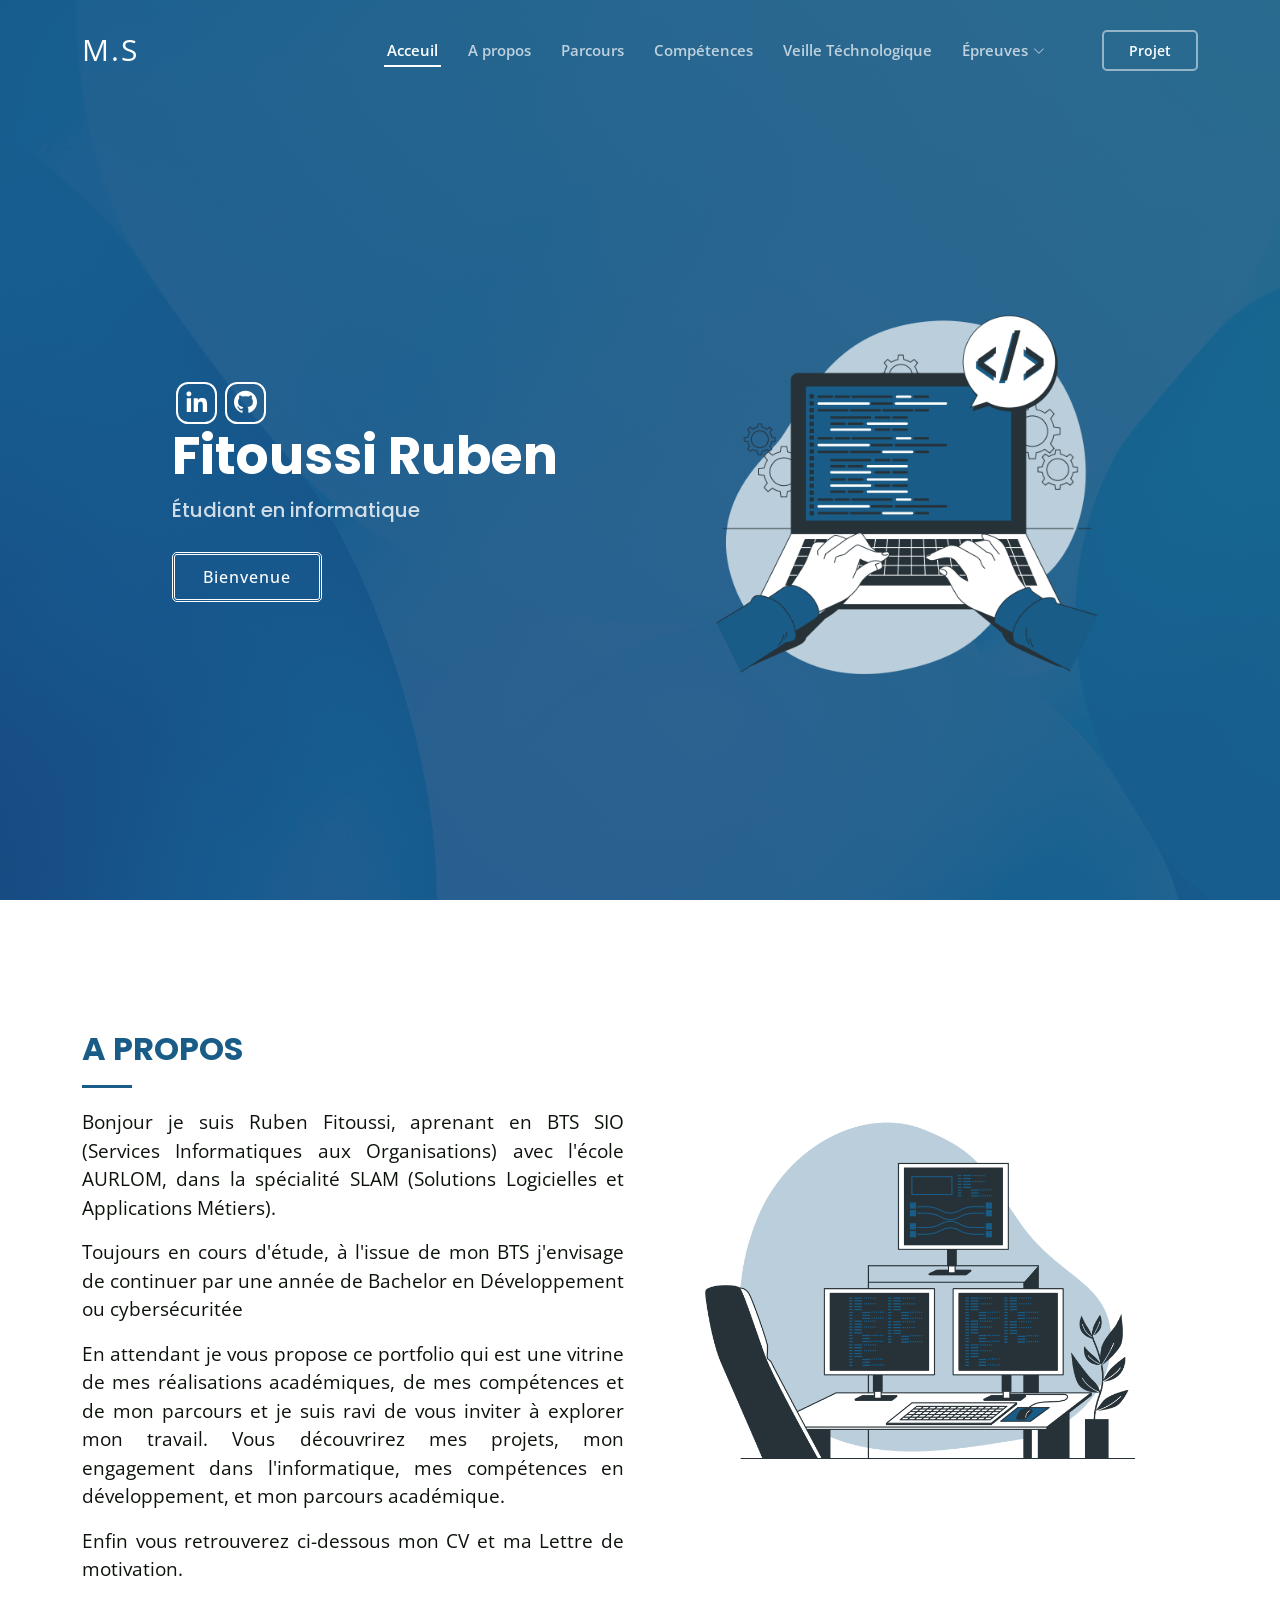
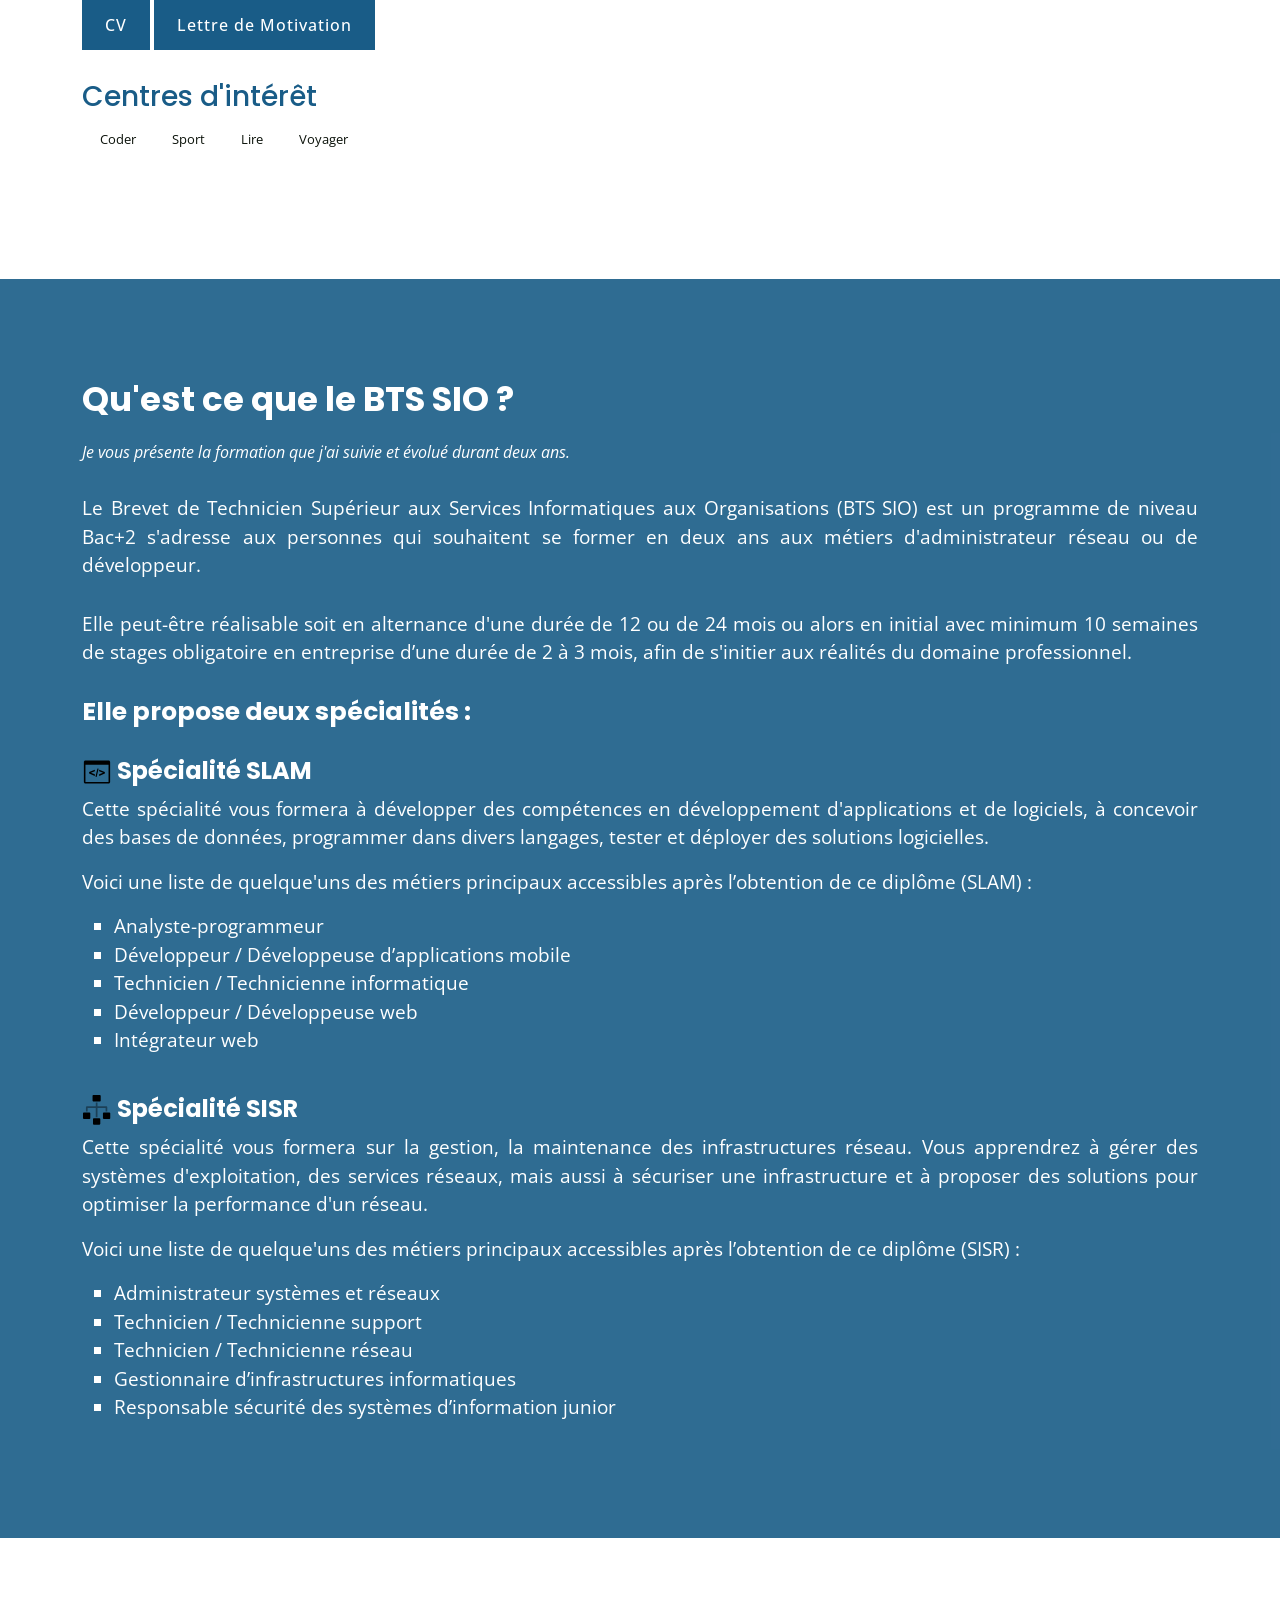
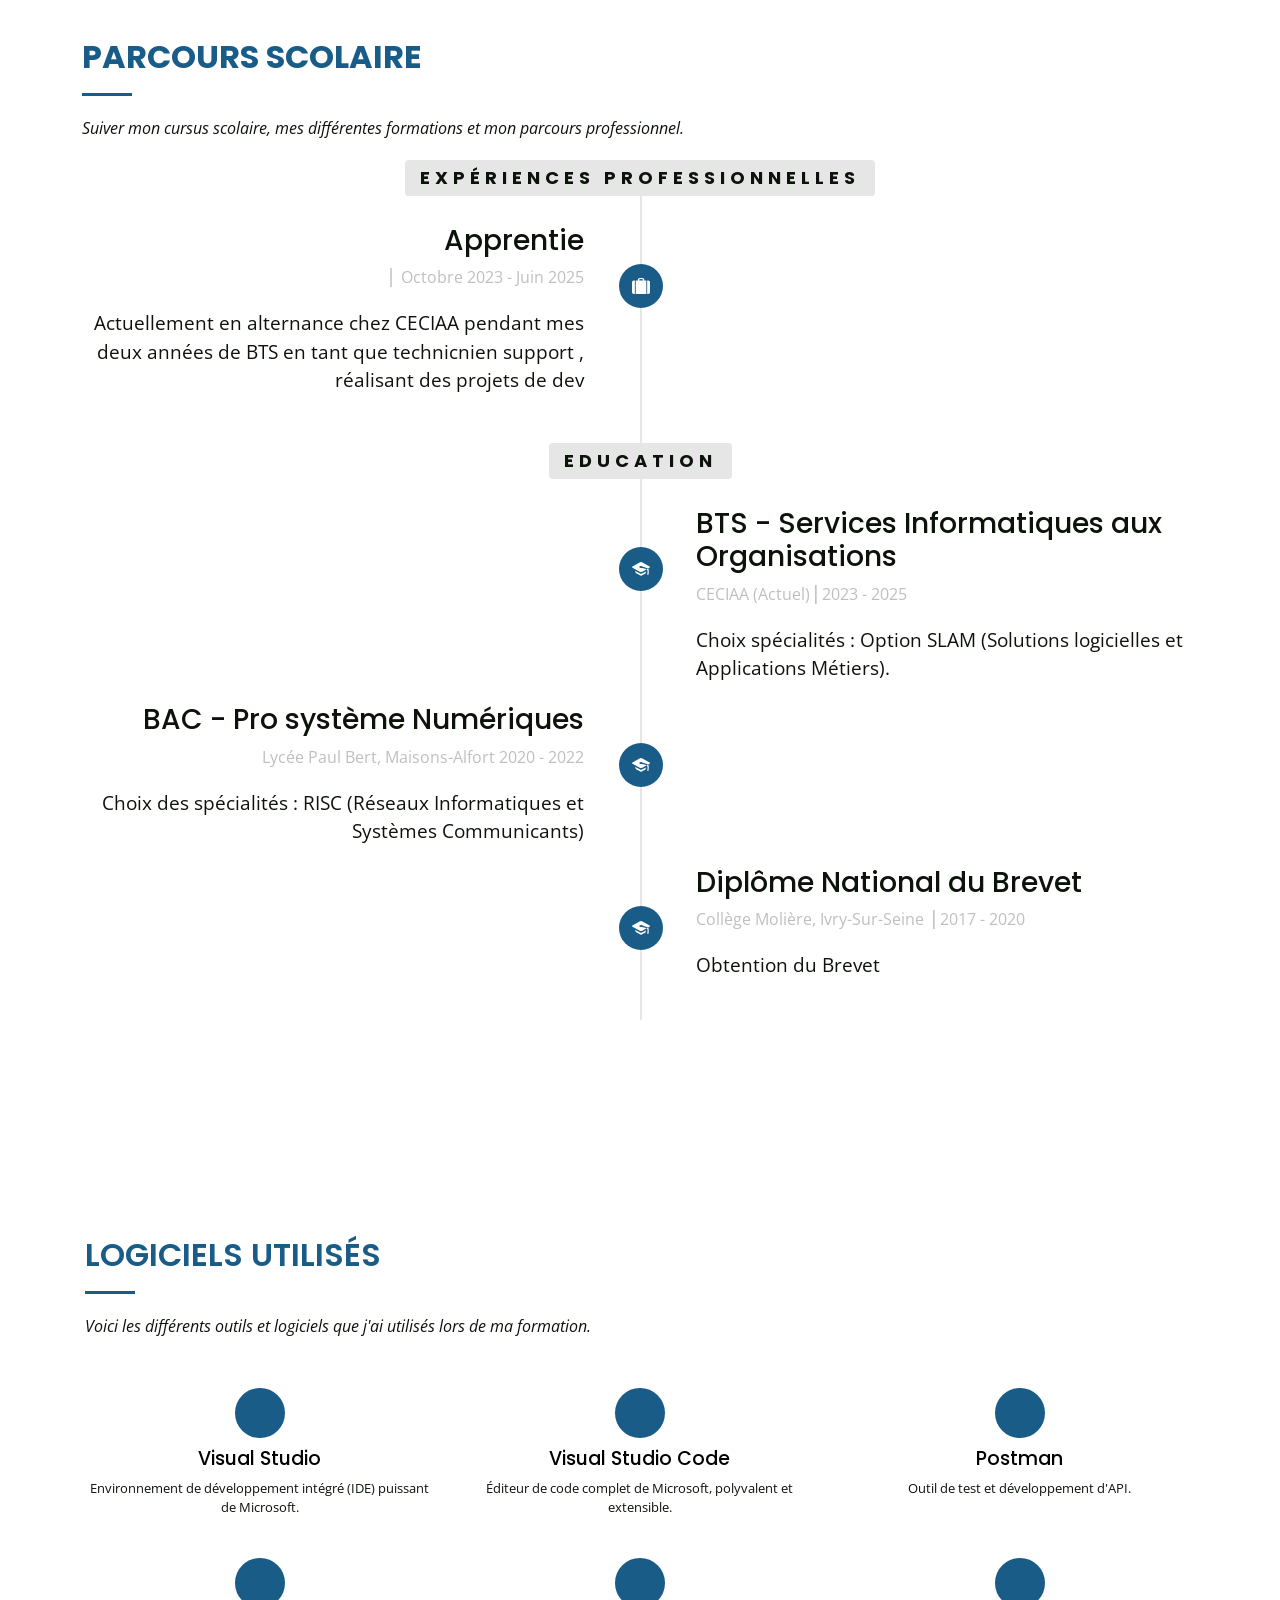
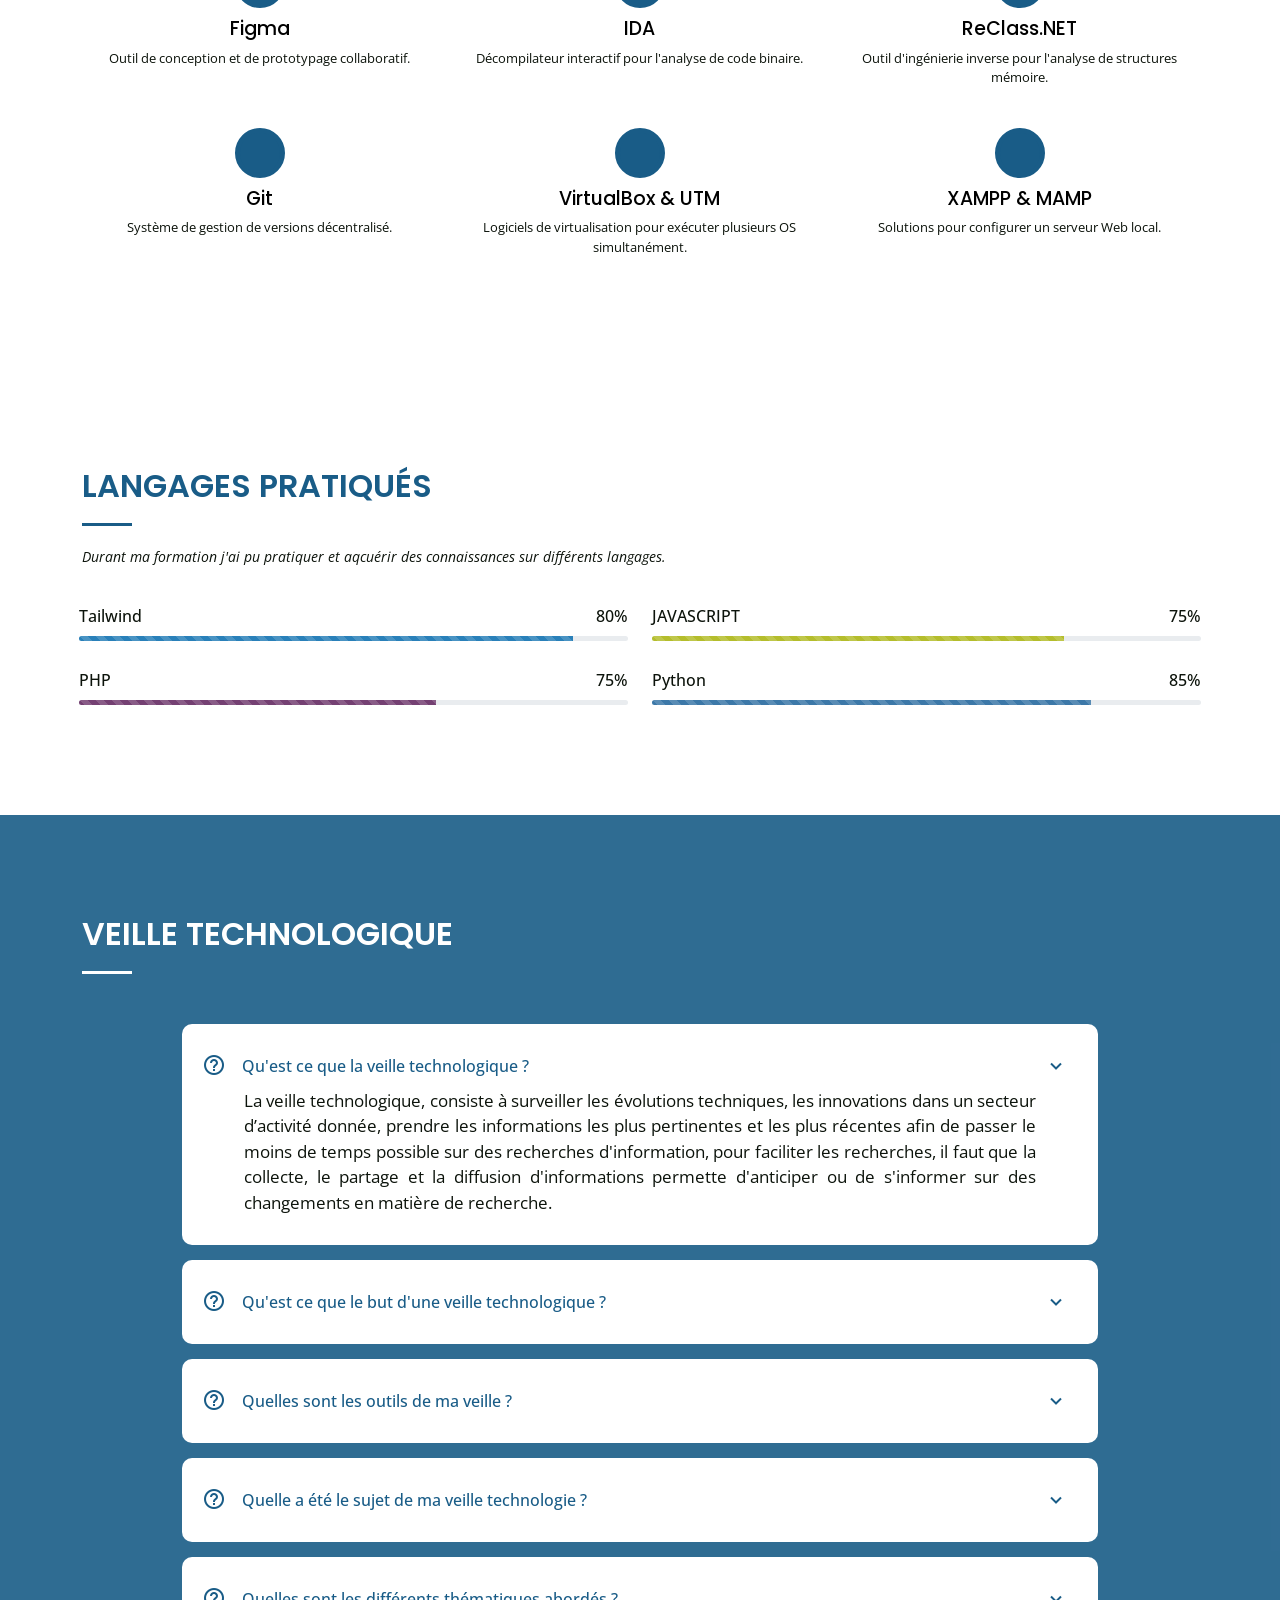
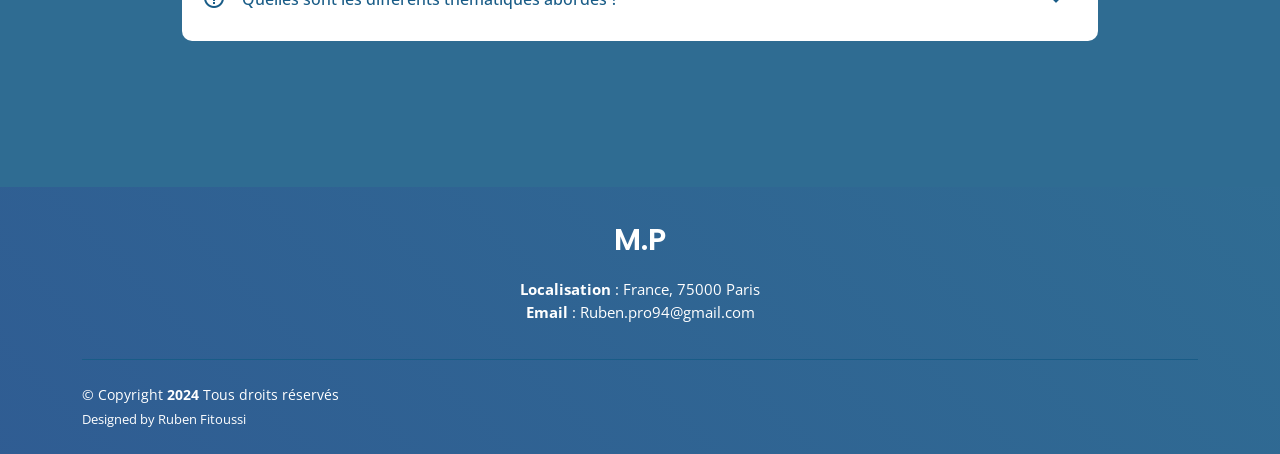
==== index.html @ fc7d11cb "first commit" ====
<!DOCTYPE html>
<html lang="fr">

<head>
  <meta charset="utf-8" />
  <meta http-equiv="content-type" content="text/html;charset=UTF-8" />
  <meta content="width=device-width, initial-scale=1.0" name="viewport" />
  <meta http-equiv="X-UA-Compatible" content="IE=edge" />
  <meta
    content="Portfolio de Ruben Fitoussi - Etudiant en BTS SIO (Services Informatiques aux Organisations) option SLAM (Solutions Logicielles et Application Métier)"
    name="description" />
  <meta content="Fitoussi, Ruben ,Portfolio, BTS SIO, SLAM, STUDI, Paris" name="keywords" />
  <meta content="Ruben Fitoussi" name="author" />
  <title>Portfolio BTS SIO⎟ Ruben Fitoussi</title>

  <!-- ===== Favicons ===== -->
  <link href="./assets/img/mslogo-removebg-preview (1).png" rel="icon" />

  <!-- ===== Google fonts ===== -->
  <link rel="preconnect" href="https://fonts.googleapis.com" />
  <link rel="preconnect" href="https://fonts.gstatic.com" crossorigin />
  <link
    href="https://fonts.googleapis.com/css?family=Open+Sans:300,300i,400,400i,600,600i,700,700i|Roboto:300,300i,400,400i,500,500i,600,600i,700,700i|Poppins:300,300i,400,400i,500,500i,600,600i,700,700i"
    rel="stylesheet">

  <!-- ====== Boxicons ====== -->
  <link rel="stylesheet" href="./assets/css/icomoon.css">
  <link href="./assets/vendor/boxicons/css/boxicons.min.css" rel="stylesheet" />

  <!-- ===== Vendeur CSS ===== -->
  <link href="./assets/vendor/aos/aos.css" rel="stylesheet" />
  <link href="./assets/vendor/bootstrap/css/bootstrap.min.css" rel="stylesheet" />
  <link href="./assets/vendor/bootstrap-icons/bootstrap-icons.css" rel="stylesheet" />
  <link href="./assets/vendor/glightbox/css/glightbox.min.css" rel="stylesheet" />
  <link href="./assets/vendor/swiper/swiper-bundle.min.css" rel="stylesheet" />

  <!-- ===== Main CSS ===== -->
  <link href="./assets/css/style.css" rel="stylesheet" />
</head>
<!-- ========== Fin Head ========== -->

<body>
  <!-- ========== Header ========== -->
  <header id="header" class="fixed-top">
    <div class="container d-flex align-items-center justify-content-between">
      <h1 class="logo">
        <a href="index.html">M.S</a>
      </h1>

      <!-- ========== Navbar ========== -->
      <nav id="navbar" class="navbar">
        <ul>
          <li><a class="nav-link scrollto active" href="#hero">Acceuil</a></li>
          <li><a class="nav-link scrollto" href="#about">A propos</a></li>
          <li><a class="nav-link scrollto" href="#resume">Parcours</a></li>
          <li><a class="nav-link scrollto" href="#skills">Compétences</a></li>
          <li><a class="nav-link scrollto" href="#veille">Veille Téchnologique</a></li>
          <li class="dropdown"><a href="#"><span>Épreuves</span> <i class="bi bi-chevron-down"></i></a>
            <ul>
              <li><a href="./autres/epreuve4.html">Épreuve E4</a></li>
              <li><a href="./autres/epreuve5.html">Épreuve E5</a></li>
              <li><a href="./autres/certif.html">Certifications</a></li>
            </ul>
          </li>
          <li>
            <a class="getstarted scrollto" href="./autres/hireme.html">Projet</a>
          </li>
        </ul>
        <i class="bi bi-list mobile-nav-toggle"></i>
      </nav>
      <!-- ========== Fin Navbar ========== -->
    </div>
  </header>
  <!-- ========== Fin Header ========== -->

  <!-- ========== Hero section ========== -->
  <section id="hero" class="d-flex align-items-center">
    <div class="container-fluid" data-aos="fade-up">
      <div class="row justify-content-center">
        <div class="col-xl-5 col-lg-6 pt-3 pt-lg-0 order-2 order-lg-1 d-flex flex-column justify-content-center">
          <ul class="socials list-unstyled">
            <li>
              <a href="https://www.linkedin.com/in/Ruben-Fitoussi-221550250/" target="_blank" title="Profile Linkedin"><i
                  class="bx bxl-linkedin"></i></a>
            </li>
            <li>
              <a href="https://github.com/Bourdon94m" target="_blank" title="Profile Github"><i
                  class="bx bxl-github"></i></a>
            </li>
          </ul>
          <h1>Fitoussi Ruben</h1>
          <h2>Étudiant en informatique</h2>
          <div>
            <a href="#about" class="btn-get-started scrollto">Bienvenue</a>
          </div>
        </div>
        <div class="col-xl-4 col-lg-6 order-1 order-lg-2 hero-img" data-aos="zoom-in" data-aos-delay="150">
          <img src="./assets/img/Hand coding-bro.png" class="img-fluid animated" alt="" />
        </div>
      </div>
    </div>
  </section>
  <!-- ========== Fin Hero ========== -->

  <!-- ========== Main ========== -->
  <main id="main">
    <!-- ========== About section ========== -->
    <section id="about" class="about">
      <div class="container">
        <div class="row">
          <div class="col-lg-6 order-1 order-lg-2" data-aos="zoom-in" data-aos-delay="150">
            <img src="./assets/img/Programming-bro (1).png" class="img-fluid" alt="" />
          </div>
          <div class="col-lg-6 pt-4 pt-lg-0 order-2 order-lg-1 content" data-aos="fade-right">
            <div class="about-elementor-widget-container">
              <h2 class="elementor-heading-title elementor-size-default">
                A propos
              </h2>
            </div>
            <p>
              Bonjour je suis Ruben Fitoussi, aprenant en BTS SIO (Services
              Informatiques aux Organisations) avec l'école AURLOM,
              dans la spécialité SLAM (Solutions Logicielles et Applications
              Métiers).
            </p>
            <p>
              Toujours en cours d'étude, à l'issue de mon BTS j'envisage de
              continuer par une année de Bachelor en Développement ou cybersécuritée
            </p>
            <p>
              En attendant je vous propose ce portfolio qui est une vitrine de
              mes réalisations académiques, de mes compétences et de mon
              parcours et je suis ravi de vous inviter à explorer mon travail.
              Vous découvrirez mes projets, mon engagement dans
              l'informatique, mes compétences en développement, et mon
              parcours académique.
            </p>
            <p>
              Enfin vous retrouverez ci-dessous mon CV et ma Lettre de
              motivation.
            </p>
            <a href="./assets/CV pro.pdf" class="read-more" target="_blank">CV<i
                class="bi bi-long-arrow-right"></i>
            </a>
            <a href="./assets/Lettre de motivation.pdf" class="read-more" target="_blank">Lettre de
              Motivation<i class="bi bi-long-arrow-right"></i>
            </a>
            <h3>Centres d'intérêt</h3>
            <div class="about-hobbies-section">
              <!-- ========== Start Lordicon : Animated Icons ========== -->
              <div>
                <lord-icon src="https://cdn.lordicon.com/vlycxjwx.json" trigger="loop" delay="2000"
                  colors="primary:#121331,secondary:#4030e8" style="width: 45px; height: 45px">
                </lord-icon>
              </div>
              <div class="ue-lord-icon-contet">
                <div class="about-ue-box-title">Coder</div>
              </div>
              <div>
                <lord-icon src="https://cdn.lordicon.com/iauexvsm.json" trigger="loop" delay="2000"
                  colors="primary:#121331,secondary:#4030e8" style="width: 50px; height: 50px">
                </lord-icon>
              </div>
              <div class="ue-lord-icon-contet">
                <div class="about-ue-box-title">Sport</div>
              </div>
              <div>
                <lord-icon src="https://cdn.lordicon.com/lenjvibx.json" trigger="loop" delay="2000"
                  colors="primary:#121331,secondary:#4030e8" style="width: 45px; height: 45px">
                </lord-icon>
              </div>
              <div class="ue-lord-icon-contet">
                <div class="about-ue-box-title">Lire</div>
              </div>
              <div>
                <lord-icon src="https://cdn.lordicon.com/pbbsmkso.json" trigger="loop" delay="2000"
                  colors="primary:#121331,secondary:#4030e8" style="width: 45px; height: 45px">
                </lord-icon>
              </div>
              <div class="ue-lord-icon-contet">
                <div class="about-ue-box-title">Voyager</div>
              </div>
              <!-- ========== Fin Lordicon: Animated Icons ========== -->
            </div>
          </div>
        </div>
      </div>
    </section>
    <!-- ========== Fin About section  ========== -->

    <!-- ========== BTS section ========== -->
    <section id="about" class="about-bts-sio">
      <div class="container">
        <div class="section-header">
          <h2>Qu'est ce que le BTS SIO ?</h2>
          <span>Je vous présente la formation que j'ai suivie et évolué durant
            deux ans.</span>
          <p>
            Le Brevet de Technicien Supérieur aux Services Informatiques
            aux Organisations (BTS SIO) est un programme de niveau Bac+2 s'adresse aux personnes qui souhaitent se
            former en deux ans aux métiers d'administrateur
            réseau ou de développeur.
          </p>
          <p>
            Elle peut-être réalisable soit en alternance d'une durée de 12 ou
            de 24 mois ou alors en initial avec minimum 10 semaines de stages
            obligatoire en entreprise d’une durée de 2 à 3 mois, afin de
            s'initier aux réalités du domaine professionnel.
          </p>
          <h3>Elle propose deux spécialités :</h3>
        </div>
        <div class="about-study-bts-sio">
          <div class="about-col_bts_slam">
            <h4>
              <img src="./assets/img/code.svg" alt="Code Logo" width="30px" />
              Spécialité SLAM
            </h4>
            <p>
              Cette spécialité vous formera à développer des compétences en
              développement d'applications et de logiciels, à concevoir des
              bases de données, programmer dans divers langages, tester et
              déployer des solutions logicielles.
            </p>
            <p>
              Voici une liste de quelque'uns des métiers principaux
              accessibles après l’obtention de ce diplôme (SLAM) :
            </p>
            <ul>
              <li>Analyste-programmeur</li>
              <li>Développeur / Développeuse d’applications mobile</li>
              <li>Technicien / Technicienne informatique</li>
              <li>Développeur / Développeuse web</li>
              <li>Intégrateur web</li>
            </ul>
          </div>
          <div class="about-col_bts_sisr">
            <h4>
              <img src="./assets/img/workflows.svg" alt="Code Logo" width="30px" />
              Spécialité SISR
            </h4>
            <p>
              Cette spécialité vous formera sur la gestion, la maintenance des
              infrastructures réseau. Vous apprendrez à gérer des systèmes
              d'exploitation, des services réseaux, mais aussi à sécuriser une
              infrastructure et à proposer des solutions pour optimiser la
              performance d'un réseau.
            </p>
            <p>
              Voici une liste de quelque'uns des métiers principaux
              accessibles après l’obtention de ce diplôme (SISR) :
            </p>
            <ul>
              <li>Administrateur systèmes et réseaux</li>
              <li>Technicien / Technicienne support</li>
              <li>Technicien / Technicienne réseau</li>
              <li>Gestionnaire d’infrastructures informatiques</li>
              <li>Responsable sécurité des systèmes d’information junior</li>
            </ul>
          </div>
        </div>
      </div>
    </section>
    <!-- ========== Fin BTS section ========== -->

    <!-- ========== Resumer section ========== -->
    <section id="resume" class="resume">
      <div class="container">
        <div class="section-title">
          <h2>Parcours Scolaire</h2>
          <span>Suiver mon cursus scolaire, mes différentes formations et mon
            parcours professionnel.</span>
        </div>
        <div class="row">
          <div class="col-md-12 col-md-offset-0">
            <ul class="timeline">
              <li class="timeline-heading text-center animate-box fadeInUp animated-fast">
                <div>
                  <h3>Expériences professionnelles</h3>
                </div>
              </li>
              <li class="animate-box timeline-unverted fadeInUp animated-fast">
                <div class="timeline-badge"><i class="icon-suitcase"></i></div>
                <div class="timeline-panel">
                  <div class="timeline-heading">
                    <h3 class="timeline-title">Apprentie</h3>
                    <span class="company"> ⎪ Octobre 2023 - Juin 2025</span>
                  </div>
                  <div class="timeline-body">
                    <p>Actuellement en alternance chez CECIAA pendant mes deux années de BTS en tant que technicnien support , réalisant des projets de dev</p>
                  </div>
                </div>
              </li>
              
              
              <br>
              <li class="timeline-heading text-center animate-box fadeInUp animated-fast">
                <div>
                  <h3>Education</h3>
                </div>
              </li>
              <li class="timeline-inverted animate-box fadeInUp animated-fast">
                <div class="timeline-badge"><i class="icon-graduation-cap"></i></div>
                <div class="timeline-panel">
                  <div class="timeline-heading">
                    <h3 class="timeline-title">BTS - Services Informatiques aux Organisations</h3>
                    <span class="company">CECIAA (Actuel)⎥ 2023 - 2025</span>
                  </div>
                  <div class="timeline-body">
                    <p>Choix spécialités : Option SLAM (Solutions logicielles et Applications Métiers).</p>
                  </div>
                </div>
              </li>
              <li class="animate-box timeline-unverted fadeInUp animated-fast">
                <div class="timeline-badge"><i class="icon-graduation-cap"></i></div>
                <div class="timeline-panel">
                  <div class="timeline-heading">
                    <h3 class="timeline-title">BAC - Pro système Numériques</h3>
                    <span class="company">Lycée Paul Bert, Maisons-Alfort 2020 - 2022</span>
                  </div>
                  <div class="timeline-body">
                    <p>Choix des spécialités : RISC (Réseaux Informatiques et Systèmes Communicants)</p>
                  </div>
                </div>
              </li>
              <li class="timeline-inverted animate-box fadeInUp animated-fast">
                <div class="timeline-badge"><i class="icon-graduation-cap"></i></div>
                <div class="timeline-panel">
                  <div class="timeline-heading">
                    <h3 class="timeline-title">Diplôme National du Brevet</h3>
                    <span class="company">Collège Molière, Ivry-Sur-Seine ⎥ 2017 - 2020</span>
                  </div>
                  <div class="timeline-body">
                    <p>Obtention du Brevet</p>
                  </div>
                </div>
              </li>
            </ul>
          </div>
        </div>
      </div>
    </section>
    <!-- ========== Fin Resume seciton =========  -->

   <!-- ========== Logiciels section mis à jour ========== -->
<section id="skills" class="skills-softwar">
  <div id="fh5co-features" class="animate-box fadeInUp animated-fast">
    <div class="container">
      <div class="services-padding">
        <div class="section-title">
          <h2>Logiciels utilisés</h2>
          <span>Voici les différents outils et logiciels que j'ai utilisés lors de ma formation.</span>
        </div>
        <div class="row">
          <div class="col-md-4 text-center">
            <div class="feature-left">
              <span class="icon">
                <lord-icon src="https://cdn.lordicon.com/vlycxjwx.json" trigger="hover" stroke="bold" colors="primary:#ffffff,secondary:#ffffff" style="width: 38px; height: 38px"></lord-icon>
              </span>
              <div class="feature-copy">
                <h3 class="title">Visual Studio</h3>
                <p class="description">Environnement de développement intégré (IDE) puissant de Microsoft.</p>
              </div>
            </div>
          </div>
          <div class="col-md-4 text-center">
            <div class="feature-left">
              <span class="icon">
                <lord-icon src="https://cdn.lordicon.com/xynjytfp.json" trigger="hover" stroke="bold" colors="primary:#ffffff,secondary:#ffffff" style="width: 38px; height: 38px"></lord-icon>
              </span>
              <div class="feature-copy">
                <h3 class="title">Visual Studio Code</h3>
                <p class="description">Éditeur de code complet de Microsoft, polyvalent et extensible.</p>
              </div>
            </div>
          </div>
          <div class="col-md-4 text-center">
            <div class="feature-left">
              <span class="icon">
                <lord-icon src="https://cdn.lordicon.com/uvqdhrsk.json" trigger="hover" stroke="bold" colors="primary:#ffffff,secondary:#ffffff" style="width: 38px; height: 38px"></lord-icon>
              </span>
              <div class="feature-copy">
                <h3 class="title">Postman</h3>
                <p class="description">Outil de test et développement d'API.</p>
              </div>
            </div>
          </div>
        </div>

        <div class="row">
          <div class="col-md-4 text-center">
            <div class="feature-left">
              <span class="icon">
                <lord-icon src="https://cdn.lordicon.com/wuvorxbv.json" trigger="hover" stroke="bold" colors="primary:#ffffff,secondary:#ffffff" style="width: 38px; height: 38px"></lord-icon>
              </span>
              <div class="feature-copy">
                <h3 class="title">Figma</h3>
                <p class="description">Outil de conception et de prototypage collaboratif.</p>
              </div>
            </div>
          </div>
          <div class="col-md-4 text-center">
            <div class="feature-left">
              <span class="icon">
                <lord-icon src="https://cdn.lordicon.com/jfzghjvx.json" trigger="hover" stroke="bold" colors="primary:#ffffff,secondary:#ffffff" style="width: 38px; height: 38px"></lord-icon>
              </span>
              <div class="feature-copy">
                <h3 class="title">IDA</h3>
                <p class="description">Décompilateur interactif pour l'analyse de code binaire.</p>
              </div>
            </div>
          </div>
          <div class="col-md-4 text-center">
            <div class="feature-left">
              <span class="icon">
                <lord-icon src="https://cdn.lordicon.com/zvheymqn.json" trigger="hover" stroke="bold" colors="primary:#ffffff,secondary:#ffffff" style="width: 38px; height: 38px"></lord-icon>
              </span>
              <div class="feature-copy">
                <h3 class="title">ReClass.NET</h3>
                <p class="description">Outil d'ingénierie inverse pour l'analyse de structures mémoire.</p>
              </div>
            </div>
          </div>
        </div>

        <div class="row">
          <div class="col-md-4 text-center">
            <div class="feature-left">
              <span class="icon">
                <lord-icon src="https://cdn.lordicon.com/kqvibaec.json" trigger="hover" stroke="bold" colors="primary:#ffffff,secondary:#ffffff" style="width: 40px; height: 40px"></lord-icon>
              </span>
              <div class="feature-copy">
                <h3 class="title">Git</h3>
                <p class="description">Système de gestion de versions décentralisé.</p>
              </div>
            </div>
          </div>
          <div class="col-md-4 text-center">
            <div class="feature-left">
              <span class="icon">
                <lord-icon src="https://cdn.lordicon.com/xirobkro.json" trigger="hover" stroke="bold" colors="primary:#ffffff,secondary:#ffffff" style="width: 38px; height: 38px"></lord-icon>
              </span>
              <div class="feature-copy">
                <h3 class="title">VirtualBox & UTM</h3>
                <p class="description">Logiciels de virtualisation pour exécuter plusieurs OS simultanément.</p>
              </div>
            </div>
          </div>
          <div class="col-md-4 text-center">
            <div class="feature-left">
              <span class="icon">
                <lord-icon src="https://cdn.lordicon.com/xynjytfp.json" trigger="hover" stroke="bold" colors="primary:#ffffff,secondary:#ffffff" style="width: 38px; height: 38px"></lord-icon>
              </span>
              <div class="feature-copy">
                <h3 class="title">XAMPP & MAMP</h3>
                <p class="description">Solutions pour configurer un serveur Web local.</p>
              </div>
            </div>
          </div>
        </div>
      </div>
    </div>
  </div>
</section>
<!-- ========== Fin Logiciel section ========== -->

    <!-- ========== Compétences section ========== -->
    <section id="skills" class="skills-language">
      <div class="container aos-init aos-animate" data-aos="fade-up">
        <div class="section-title">
          <h2>Langages Pratiqués</h2>
          <span>Durant ma formation j'ai pu pratiquer et aqcuérir des
            connaissances sur différents langages.</span>
        </div>

        <div class="row">
          <div class="col-md-6">
            <div class="progress-wrap">
              <h3><span class="name-left">Tailwind</span><span class="value-right">80%</span></h3>
              <div class="progress">
                <div class="progress-bar progress-bar-1 progress-bar-striped active" role="progressbar"
                  aria-valuenow="90" aria-valuemin="0" aria-valuemax="100" style="width:90%">
                </div>
              </div>
            </div>

            <div class="progress-wrap">
              <h3><span class="name-left">PHP</span><span class="value-right">75%</span></h3>
              <div class="progress">
                <div class="progress-bar progress-bar-2 progress-bar-striped active" role="progressbar"
                  aria-valuenow="65" aria-valuemin="0" aria-valuemax="100" style="width:65%">
                </div>
              </div>
            </div>


          </div>
          <div class="col-md-6">
            <div class="progress-wrap">
              <h3><span class="name-left">JAVASCRIPT</span><span class="value-right">75%</span></h3>
              <div class="progress">
                <div class="progress-bar progress-bar-4 progress-bar-striped active" role="progressbar" aria-valuenow="75"
                  aria-valuemin="0" aria-valuemax="100" style="width:75%">
                </div>
              </div>
            </div>

            <div class="progress-wrap">
              <h3><span class="name-left">Python</span><span class="value-right">85%</span></h3>
              <div class="progress">
                <div class="progress-bar progress-bar-5 progress-bar-striped active" role="progressbar"
                  aria-valuenow="50" aria-valuemin="0" aria-valuemax="100" style="width:80%">
                </div>
              </div>
            </div>

            </div>
          </div>
        </div>
      </div>
    </section>
    <!-- ========== Fin Compétences section =========== -->

    <!-- ========== Veille section  ========== -->
    <section id="veille" class="faq">
      <div class="container" data-aos="fade-up">
        <div class="section-title">
          <h2>Veille Technologique</h2>
        </div>

        <div class="faq-list">
          <ul>
            <li data-aos="fade-up" data-aos="fade-up" data-aos-delay="100">
              <i class="bx bx-help-circle icon-help"></i>
              <a  id= "icon" data-bs-toggle="collapse" class="collapsed" data-bs-target="#faq-list-1">Qu'est ce que la veille
                technologique ?
                <i class="bx bx-chevron-down icon-show"></i><i class="bx bx-chevron-up icon-close"></i></a>
              <div id="faq-list-1" class="collapse show" data-bs-parent=".faq-list">
                <p class="description">
                  La veille technologique, consiste à surveiller les
                  évolutions techniques, les innovations dans un secteur
                  d’activité donnée, prendre les informations les plus
                  pertinentes et les plus récentes afin de passer le moins de
                  temps possible sur des recherches d'information, pour
                  faciliter les recherches, il faut que la collecte, le
                  partage et la diffusion d'informations permette d'anticiper
                  ou de s'informer sur des changements en matière de
                  recherche.
                </p>
              </div>
            </li>

            <li data-aos="fade-up" data-aos-delay="200">
              <i class="bx bx-help-circle icon-help"></i>
              <a  id= "icon" data-bs-toggle="collapse" data-bs-target="#faq-list-2" class="collapsed">
                Qu'est ce que le but d'une veille technologique ?
                <i class="bx bx-chevron-down icon-show"></i><i class="bx bx-chevron-up icon-close"></i></a>
              <div id="faq-list-2" class="collapse" data-bs-parent=".faq-list">
                <p class="list-obj">
                  - Suivre les évolutions techniques <br />
                  - Etre informé des inventions et innovations des concurrents
                  <br />
                  - Diminuer les coûts de production <br />
                  - Augmenter nos compétences <br />
                </p>
              </div>
            </li>

            <li data-aos="fade-up" data-aos-delay="300">
              <i class="bx bx-help-circle icon-help"></i>
              <a  id= "icon" data-bs-toggle="collapse" data-bs-target="#faq-list-3" class="collapsed">Quelles sont les outils de ma
                veille ?
                <i class="bx bx-chevron-down icon-show"></i><i class="bx bx-chevron-up icon-close"></i></a>
              <div id="faq-list-3" class="collapse" data-bs-parent=".faq-list">
                <span class="header-infos">
                  Pour veiller aux derniers tendance de la realité virtuelle
                  j'ai utilisé :
                </span>
                <h6>Google Actualités & Alerte : </h6>
                <p class="definition">
                  Un outil simple d’utilisation qui permet de se tenir
                  informé des dernières technologies sorties</p>

                  <h6>Feedly : </h6>
                  <p class="definition">
                    Un agrégateur de flux RSS très connu, un
                  outil complet pour toute veille technologique.</p>

                  <h6>Twitter : </h6>
                    <p class="definition">
                      Une mine d'information, le
                  réseau social qui permet de se tenir informer des dernières
                  innovations.</p>
              </div>
            </li>

            <li data-aos="fade-up" data-aos-delay="400">
              <i class="bx bx-help-circle icon-help"></i>
              <a id= "icon" data-bs-toggle="collapse" data-bs-target="#faq-list-4" class="collapsed">
                Quelle a été le sujet de ma veille technologie ?
                <i class="bx bx-chevron-down icon-show"></i><i class="bx bx-chevron-up icon-close"></i></a>
                <div id="faq-list-4" class="collapse" data-bs-parent=".faq-list">
                  <span class="header-infos">
                    J'ai décidé de traiter le sujet du 
                    <strong>Low Code / No Code</strong>, un domaine en pleine expansion 
                    qui permet de créer rapidement des maquettes et des applications sans 
                    nécessiter de compétences avancées en développement.
                  </span>
                  <br />
                  <h5>Problématique principale :</h5>
                  <h6>Le Low Code / No Code est-il un atout ou une illusion d'efficacité ?</h6>
                  <p class="prob1">
                    Nous allons analyser cette question en abordant trois axes :
                  </p>
                  <p class="subject1"> - <strong>Thème 1</strong> : Qu'est-ce que le Low Code / No Code et à quoi sert-il vraiment ?</p>
                  <p class="subject2"> - <strong>Thème 2</strong> : Est-ce un outil efficace pour le prototypage et la mise en place rapide d'idées ?</p>
                  <p class="subject3"> - <strong>Thème 3</strong> : Quels sont ses limites et pourquoi ne remplace-t-il pas un vrai développement ?</p>
                </div>
                
            </li>

            <li data-aos="fade-up" data-aos-delay="500">
              <i class="bx bx-help-circle icon-help"></i>
              <a id="icon" data-bs-toggle="collapse" data-bs-target="#faq-list-5" class="collapsed">
                Quelles sont les différents thématiques abordés ?
                <i class="bx bx-chevron-down icon-show"></i><i class="bx bx-chevron-up icon-close"></i>
              </a>
              <div id="faq-list-5" class="collapse" data-bs-parent=".faq-list">
            
                <!-- ========== Thème 1 ========== -->
                <h4>Thème 1 : Qu'est-ce que le No-Code et Low-Code ?</h4>
                <div class="blog-meta">
                  <p><i class="bx bx-news"> Journal du Net</i></p>
                  <p><i class="bx bxs-calendar"> 15-01-2024</i></p>
                </div>
            
                <h5>Définition :</h5>
                <p class="description">
                  Le No-Code et le Low-Code sont des approches de développement qui permettent de créer des applications 
                  sans avoir à écrire de code traditionnel. Ces plateformes utilisent des interfaces visuelles et des 
                  systèmes de glisser-déposer pour permettre à des utilisateurs non techniques de créer des applications 
                  professionnelles.
                </p>
                <a class="btn" href="https://www.journaldunet.com/solutions/dsi/1498731-no-code-low-code-definition/" target="_blank">
                  Article <i class='bx bx-link-external'></i>
                </a>
            
                <h5>No-Code vs Low-Code :</h5>
                <p class="description">
                  Le No-Code s'adresse aux utilisateurs sans compétences techniques et permet de créer des applications 
                  uniquement via une interface visuelle. Le Low-Code, quant à lui, permet une certaine personnalisation 
                  par le code et s'adresse aux développeurs souhaitant accélérer leur productivité.
                </p>
                <a class="btn" href="https://www.lebigdata.fr/no-code-tout-savoir" target="_blank">
                  Article <i class='bx bx-link-external'></i>
                </a>
                <hr>
            
                <!-- ========== Thème 2 ========== -->
                <h4>Thème 2 : Quels sont les enjeux du No-Code/Low-Code ?</h4>
                <div class="blog-meta">
                  <p><i class="bx bx-news"> Les Echos</i></p>
                  <p><i class="bx bxs-calendar"> 20-12-2023</i></p>
                </div>
            
                <h5>Les défis de la démocratisation du développement</h5>
                <p class="description">
                  Bien que prometteur, le No-Code/Low-Code soulève des questions de sécurité, de scalabilité et 
                  de gouvernance. Les entreprises doivent établir des cadres clairs pour l'utilisation de ces outils 
                  tout en garantissant la protection des données et la conformité aux normes de l'entreprise.
                </p>
                <a class="btn" href="https://www.lesechos.fr/tech-medias/transformation-digitale" target="_blank">
                  Article <i class='bx bx-link-external'></i>
                </a>
            
                <div class="blog-meta">
                  <p><i class="bx bx-news"> ZDNet</i></p>
                  <p><i class="bx bxs-calendar"> 05-01-2024</i></p>
                </div>
            
                <h5>Limites et considérations :</h5>
                <p class="description">
                  Malgré leurs avantages, les plateformes No-Code/Low-Code ne peuvent pas remplacer complètement 
                  le développement traditionnel. Elles sont particulièrement adaptées pour les applications simples 
                  à moyennement complexes, mais peuvent montrer leurs limites pour des projets très spécifiques 
                  ou complexes.
                </p>
                <a class="btn" href="https://www.zdnet.fr/actualites/no-code-low-code-4000002497q.htm" target="_blank">
                  Article <i class='bx bx-link-external'></i>
                </a>
                <hr>
            
                <!-- ========== Thème 3 ========== -->
                <h4>Thème 3 : Quels sont les bénéfices pour les entreprises ?</h4>
                <div class="blog-meta">
                  <p><i class="bx bx-news"> Harvard Business Review</i></p>
                  <p><i class="bx bxs-calendar"> 10-01-2024</i></p>
                </div>
            
                <h5>Accélération de la transformation digitale :</h5>
                <p class="description">
                  Le No-Code/Low-Code permet aux entreprises d'accélérer leur transformation digitale en réduisant 
                  les délais de développement et en permettant aux équipes métier de participer activement à la 
                  création d'applications. Cette démocratisation du développement favorise l'innovation et la réactivité.
                </p>
                <a class="btn" href="https://hbr.org/topic/digital-transformation" target="_blank">
                  Article <i class='bx bx-link-external'></i>
                </a>
            
                <div class="blog-meta">
                  <p><i class="bx bx-news"> Gartner</i></p>
                  <p><i class="bx bxs-calendar"> 18-12-2023</i></p>
                </div>
            
                <h5>Réduction des coûts et gains de productivité</h5>
                <p class="description">
                  L'adoption du No-Code/Low-Code permet de réduire significativement les coûts de développement 
                  et de maintenance des applications. Les entreprises peuvent développer et déployer des applications 
                  plus rapidement, tout en mobilisant moins de ressources techniques spécialisées.
                </p>
                <a class="btn" href="https://www.gartner.com/en/topics/low-code-platforms" target="_blank">
                  Article <i class='bx bx-link-external'></i>
                </a>
              </div>
            </li>
          </ul>
        </div>
      </div>
    </section>
    <!-- ========== Fin Veille section ==========  -->

    
  <!-- ========== Fin Main ========== -->

  <!-- ========== Footer ========== -->
  <footer id="footer">
    <div class="footer-top">
      <div class="container">
        <div class="row">
          <div class="footer-contact">
            <h3>M.P</h3>
            <p>
              <strong>Localisation</strong> : France, 75000 Paris<br>
              <strong>Email</strong> : Ruben.pro94@gmail.com <br>
            </p>
          </div>
        </div>
      </div>
    </div>

    <div class="container">
      <div class="copyright-wrap d-md-flex py-4">
        <div class="me-md-auto text-center text-md-start">
          <div class="copyright">
            &copy; Copyright <strong><span>2024</span></strong> Tous droits
            réservés
          </div>
          <div class="credits">
            Designed by
            <a href="#">Ruben Fitoussi</a>
          </div>
        </div>
        
      </div>
    </div>
  </footer>
  <!-- ========== Fin Footer ========== -->

  <a href="#" class="back-to-top d-flex align-items-center justify-content-center"><i
      class="bi bi-arrow-up-short"></i></a>
  <div id="preloader"></div>

  <!-- ========== Vendor JS ========== -->
  <script src="assets/vendor/purecounter/purecounter_vanilla.js"></script>
  <script src="assets/vendor/aos/aos.js"></script>
  <script src="assets/vendor/bootstrap/js/bootstrap.bundle.min.js"></script>
  <script src="assets/vendor/glightbox/js/glightbox.min.js"></script>
  <script src="assets/vendor/isotope-layout/isotope.pkgd.min.js"></script>
  <script src="assets/vendor/swiper/swiper-bundle.min.js"></script>
  <script src="assets/vendor/php-email-form/validate.js"></script>

  <!-- ========== Main JS ========== -->
  <script src="assets/js/main.js"></script>
  <script src="https://cdn.lordicon.com/lordicon.js"></script>

</body>

</html>
---- assets/css/icomoon.css ----
@font-face {
    font-family: 'icomoon';
    src:    url('fonts/icomoon.eot?1oniuf');
    src:    url('fonts/icomoon.eot?1oniuf#iefix') format('embedded-opentype'),
        url('fonts/icomoon.ttf?1oniuf') format('truetype'),
        url('fonts/icomoon.woff?1oniuf') format('woff'),
        url('fonts/icomoon.svg?1oniuf#icomoon') format('svg');
    font-weight: normal;
    font-style: normal;
}

[class^="icon-"], [class*=" icon-"] {
    /* use !important to prevent issues with browser extensions that change fonts */
    font-family: 'icomoon' !important;
    speak: none;
    font-style: normal;
    font-weight: normal;
    font-variant: normal;
    text-transform: none;
    line-height: 1;

    /* Better Font Rendering =========== */
    -webkit-font-smoothing: antialiased;
    -moz-osx-font-smoothing: grayscale;
}

.icon-mobile:before {
    content: "\e000";
}
.icon-laptop:before {
    content: "\e001";
}
.icon-desktop:before {
    content: "\e002";
}
.icon-tablet:before {
    content: "\e003";
}
.icon-phone:before {
    content: "\e004";
}
.icon-document:before {
    content: "\e005";
}
.icon-documents:before {
    content: "\e006";
}
.icon-search:before {
    content: "\e007";
}
.icon-clipboard:before {
    content: "\e008";
}
.icon-newspaper:before {
    content: "\e009";
}
.icon-notebook:before {
    content: "\e00a";
}
.icon-book-open:before {
    content: "\e00b";
}
.icon-browser:before {
    content: "\e00c";
}
.icon-calendar:before {
    content: "\e00d";
}
.icon-presentation:before {
    content: "\e00e";
}
.icon-picture:before {
    content: "\e00f";
}
.icon-pictures:before {
    content: "\e010";
}
.icon-video:before {
    content: "\e011";
}
.icon-camera:before {
    content: "\e012";
}
.icon-printer:before {
    content: "\e013";
}
.icon-toolbox:before {
    content: "\e014";
}
.icon-briefcase:before {
    content: "\e015";
}
.icon-wallet:before {
    content: "\e016";
}
.icon-gift:before {
    content: "\e017";
}
.icon-bargraph:before {
    content: "\e018";
}
.icon-grid:before {
    content: "\e019";
}
.icon-expand:before {
    content: "\e01a";
}
.icon-focus:before {
    content: "\e01b";
}
.icon-edit:before {
    content: "\e01c";
}
.icon-adjustments:before {
    content: "\e01d";
}
.icon-ribbon:before {
    content: "\e01e";
}
.icon-hourglass:before {
    content: "\e01f";
}
.icon-lock:before {
    content: "\e020";
}
.icon-megaphone:before {
    content: "\e021";
}
.icon-shield:before {
    content: "\e022";
}
.icon-trophy:before {
    content: "\e023";
}
.icon-flag:before {
    content: "\e024";
}
.icon-map:before {
    content: "\e025";
}
.icon-puzzle:before {
    content: "\e026";
}
.icon-basket:before {
    content: "\e027";
}
.icon-envelope:before {
    content: "\e028";
}
.icon-streetsign:before {
    content: "\e029";
}
.icon-telescope:before {
    content: "\e02a";
}
.icon-gears:before {
    content: "\e02b";
}
.icon-key:before {
    content: "\e02c";
}
.icon-paperclip:before {
    content: "\e02d";
}
.icon-attachment:before {
    content: "\e02e";
}
.icon-pricetags:before {
    content: "\e02f";
}
.icon-lightbulb:before {
    content: "\e030";
}
.icon-layers:before {
    content: "\e031";
}
.icon-pencil:before {
    content: "\e032";
}
.icon-tools:before {
    content: "\e033";
}
.icon-tools-2:before {
    content: "\e034";
}
.icon-scissors:before {
    content: "\e035";
}
.icon-paintbrush:before {
    content: "\e036";
}
.icon-magnifying-glass:before {
    content: "\e037";
}
.icon-circle-compass:before {
    content: "\e038";
}
.icon-linegraph:before {
    content: "\e039";
}
.icon-mic:before {
    content: "\e03a";
}
.icon-strategy:before {
    content: "\e03b";
}
.icon-beaker:before {
    content: "\e03c";
}
.icon-caution:before {
    content: "\e03d";
}
.icon-recycle:before {
    content: "\e03e";
}
.icon-anchor:before {
    content: "\e03f";
}
.icon-profile-male:before {
    content: "\e040";
}
.icon-profile-female:before {
    content: "\e041";
}
.icon-bike:before {
    content: "\e042";
}
.icon-wine:before {
    content: "\e043";
}
.icon-hotairballoon:before {
    content: "\e044";
}
.icon-globe:before {
    content: "\e045";
}
.icon-genius:before {
    content: "\e046";
}
.icon-map-pin:before {
    content: "\e047";
}
.icon-dial:before {
    content: "\e048";
}
.icon-chat:before {
    content: "\e049";
}
.icon-heart:before {
    content: "\e04a";
}
.icon-cloud:before {
    content: "\e04b";
}
.icon-upload:before {
    content: "\e04c";
}
.icon-download:before {
    content: "\e04d";
}
.icon-target:before {
    content: "\e04e";
}
.icon-hazardous:before {
    content: "\e04f";
}
.icon-piechart:before {
    content: "\e050";
}
.icon-speedometer:before {
    content: "\e051";
}
.icon-global:before {
    content: "\e052";
}
.icon-compass:before {
    content: "\e053";
}
.icon-lifesaver:before {
    content: "\e054";
}
.icon-clock:before {
    content: "\e055";
}
.icon-aperture:before {
    content: "\e056";
}
.icon-quote:before {
    content: "\e057";
}
.icon-scope:before {
    content: "\e058";
}
.icon-alarmclock:before {
    content: "\e059";
}
.icon-refresh:before {
    content: "\e05a";
}
.icon-happy:before {
    content: "\e05b";
}
.icon-sad:before {
    content: "\e05c";
}
.icon-facebook:before {
    content: "\e05d";
}
.icon-twitter:before {
    content: "\e05e";
}
.icon-googleplus:before {
    content: "\e05f";
}
.icon-rss:before {
    content: "\e060";
}
.icon-tumblr:before {
    content: "\e061";
}
.icon-linkedin:before {
    content: "\e062";
}
.icon-dribbble:before {
    content: "\e063";
}
.icon-box2:before {
    content: "\ea82";
}
.icon-write:before {
    content: "\ea83";
}
.icon-clock2:before {
    content: "\ea84";
}
.icon-reply2:before {
    content: "\ea85";
}
.icon-reply-all2:before {
    content: "\ea86";
}
.icon-forward2:before {
    content: "\ea87";
}
.icon-flag2:before {
    content: "\ea88";
}
.icon-search2:before {
    content: "\ea89";
}
.icon-trash2:before {
    content: "\ea8a";
}
.icon-envelope2:before {
    content: "\ea8b";
}
.icon-bubble:before {
    content: "\ea8c";
}
.icon-bubbles:before {
    content: "\ea8d";
}
.icon-user2:before {
    content: "\ea8e";
}
.icon-users2:before {
    content: "\ea8f";
}
.icon-cloud2:before {
    content: "\ea90";
}
.icon-download2:before {
    content: "\ea91";
}
.icon-upload2:before {
    content: "\ea92";
}
.icon-rain:before {
    content: "\ea93";
}
.icon-sun:before {
    content: "\ea94";
}
.icon-moon2:before {
    content: "\ea95";
}
.icon-bell2:before {
    content: "\ea96";
}
.icon-folder2:before {
    content: "\ea97";
}
.icon-pin2:before {
    content: "\ea98";
}
.icon-sound2:before {
    content: "\ea99";
}
.icon-microphone:before {
    content: "\ea9a";
}
.icon-camera2:before {
    content: "\ea9b";
}
.icon-image2:before {
    content: "\ea9c";
}
.icon-cog2:before {
    content: "\ea9d";
}
.icon-calendar2:before {
    content: "\ea9e";
}
.icon-book2:before {
    content: "\ea9f";
}
.icon-map-marker:before {
    content: "\eaa0";
}
.icon-store:before {
    content: "\eaa1";
}
.icon-support:before {
    content: "\eaa2";
}
.icon-tag2:before {
    content: "\eaa3";
}
.icon-heart2:before {
    content: "\eaa4";
}
.icon-video-camera:before {
    content: "\eaa5";
}
.icon-trophy2:before {
    content: "\eaa6";
}
.icon-cart:before {
    content: "\eaa7";
}
.icon-eye2:before {
    content: "\eaa8";
}
.icon-cancel:before {
    content: "\eaa9";
}
.icon-chart:before {
    content: "\eaaa";
}
.icon-target2:before {
    content: "\eaab";
}
.icon-printer2:before {
    content: "\eaac";
}
.icon-location2:before {
    content: "\eaad";
}
.icon-bookmark2:before {
    content: "\eaae";
}
.icon-monitor:before {
    content: "\eaaf";
}
.icon-cross2:before {
    content: "\eab0";
}
.icon-plus2:before {
    content: "\eab1";
}
.icon-left:before {
    content: "\eab2";
}
.icon-up:before {
    content: "\eab3";
}
.icon-browser2:before {
    content: "\eab4";
}
.icon-windows:before {
    content: "\eab5";
}
.icon-switch2:before {
    content: "\eab6";
}
.icon-dashboard:before {
    content: "\eab7";
}
.icon-play:before {
    content: "\eab8";
}
.icon-fast-forward:before {
    content: "\eab9";
}
.icon-next:before {
    content: "\eaba";
}
.icon-refresh2:before {
    content: "\eabb";
}
.icon-film:before {
    content: "\eabc";
}
.icon-home2:before {
    content: "\eabd";
}
.icon-add-to-list:before {
    content: "\e901";
}
.icon-classic-computer:before {
    content: "\e902";
}
.icon-controller-fast-backward:before {
    content: "\e903";
}
.icon-creative-commons-attribution:before {
    content: "\e904";
}
.icon-creative-commons-noderivs:before {
    content: "\e905";
}
.icon-creative-commons-noncommercial-eu:before {
    content: "\e906";
}
.icon-creative-commons-noncommercial-us:before {
    content: "\e907";
}
.icon-creative-commons-public-domain:before {
    content: "\e908";
}
.icon-creative-commons-remix:before {
    content: "\e909";
}
.icon-creative-commons-share:before {
    content: "\e90a";
}
.icon-creative-commons-sharealike:before {
    content: "\e90b";
}
.icon-creative-commons:before {
    content: "\e90c";
}
.icon-document-landscape:before {
    content: "\e90d";
}
.icon-remove-user:before {
    content: "\e90e";
}
.icon-warning:before {
    content: "\e90f";
}
.icon-arrow-bold-down:before {
    content: "\e910";
}
.icon-arrow-bold-left:before {
    content: "\e911";
}
.icon-arrow-bold-right:before {
    content: "\e912";
}
.icon-arrow-bold-up:before {
    content: "\e913";
}
.icon-arrow-down:before {
    content: "\e914";
}
.icon-arrow-left:before {
    content: "\e915";
}
.icon-arrow-long-down:before {
    content: "\e916";
}
.icon-arrow-long-left:before {
    content: "\e917";
}
.icon-arrow-long-right:before {
    content: "\e918";
}
.icon-arrow-long-up:before {
    content: "\e919";
}
.icon-arrow-right:before {
    content: "\e91a";
}
.icon-arrow-up:before {
    content: "\e91b";
}
.icon-arrow-with-circle-down:before {
    content: "\e91c";
}
.icon-arrow-with-circle-left:before {
    content: "\e91d";
}
.icon-arrow-with-circle-right:before {
    content: "\e91e";
}
.icon-arrow-with-circle-up:before {
    content: "\e91f";
}
.icon-bookmark:before {
    content: "\e920";
}
.icon-bookmarks:before {
    content: "\e921";
}
.icon-chevron-down:before {
    content: "\e922";
}
.icon-chevron-left:before {
    content: "\e923";
}
.icon-chevron-right:before {
    content: "\e924";
}
.icon-chevron-small-down:before {
    content: "\e925";
}
.icon-chevron-small-left:before {
    content: "\e926";
}
.icon-chevron-small-right:before {
    content: "\e927";
}
.icon-chevron-small-up:before {
    content: "\e928";
}
.icon-chevron-thin-down:before {
    content: "\e929";
}
.icon-chevron-thin-left:before {
    content: "\e92a";
}
.icon-chevron-thin-right:before {
    content: "\e92b";
}
.icon-chevron-thin-up:before {
    content: "\e92c";
}
.icon-chevron-up:before {
    content: "\e92d";
}
.icon-chevron-with-circle-down:before {
    content: "\e92e";
}
.icon-chevron-with-circle-left:before {
    content: "\e92f";
}
.icon-chevron-with-circle-right:before {
    content: "\e930";
}
.icon-chevron-with-circle-up:before {
    content: "\e931";
}
.icon-cloud3:before {
    content: "\e932";
}
.icon-controller-fast-forward:before {
    content: "\e933";
}
.icon-controller-jump-to-start:before {
    content: "\e934";
}
.icon-controller-next:before {
    content: "\e935";
}
.icon-controller-paus:before {
    content: "\e936";
}
.icon-controller-play:before {
    content: "\e937";
}
.icon-controller-record:before {
    content: "\e938";
}
.icon-controller-stop:before {
    content: "\e939";
}
.icon-controller-volume:before {
    content: "\e93a";
}
.icon-dot-single:before {
    content: "\e93b";
}
.icon-dots-three-horizontal:before {
    content: "\e93c";
}
.icon-dots-three-vertical:before {
    content: "\e93d";
}
.icon-dots-two-horizontal:before {
    content: "\e93e";
}
.icon-dots-two-vertical:before {
    content: "\e93f";
}
.icon-download3:before {
    content: "\e940";
}
.icon-emoji-flirt:before {
    content: "\e941";
}
.icon-flow-branch:before {
    content: "\e942";
}
.icon-flow-cascade:before {
    content: "\e943";
}
.icon-flow-line:before {
    content: "\e944";
}
.icon-flow-parallel:before {
    content: "\e945";
}
.icon-flow-tree:before {
    content: "\e946";
}
.icon-install:before {
    content: "\e947";
}
.icon-layers2:before {
    content: "\e948";
}
.icon-open-book:before {
    content: "\e949";
}
.icon-resize-100:before {
    content: "\e94a";
}
.icon-resize-full-screen:before {
    content: "\e94b";
}
.icon-save:before {
    content: "\e94c";
}
.icon-select-arrows:before {
    content: "\e94d";
}
.icon-sound-mute:before {
    content: "\e94e";
}
.icon-sound:before {
    content: "\e94f";
}
.icon-trash:before {
    content: "\e950";
}
.icon-triangle-down:before {
    content: "\e951";
}
.icon-triangle-left:before {
    content: "\e952";
}
.icon-triangle-right:before {
    content: "\e953";
}
.icon-triangle-up:before {
    content: "\e954";
}
.icon-uninstall:before {
    content: "\e955";
}
.icon-upload-to-cloud:before {
    content: "\e956";
}
.icon-upload3:before {
    content: "\e957";
}
.icon-add-user:before {
    content: "\e958";
}
.icon-address:before {
    content: "\e959";
}
.icon-adjust:before {
    content: "\e95a";
}
.icon-air:before {
    content: "\e95b";
}
.icon-aircraft-landing:before {
    content: "\e95c";
}
.icon-aircraft-take-off:before {
    content: "\e95d";
}
.icon-aircraft:before {
    content: "\e95e";
}
.icon-align-bottom:before {
    content: "\e95f";
}
.icon-align-horizontal-middle:before {
    content: "\e960";
}
.icon-align-left:before {
    content: "\e961";
}
.icon-align-right:before {
    content: "\e962";
}
.icon-align-top:before {
    content: "\e963";
}
.icon-align-vertical-middle:before {
    content: "\e964";
}
.icon-archive:before {
    content: "\e965";
}
.icon-area-graph:before {
    content: "\e966";
}
.icon-attachment2:before {
    content: "\e967";
}
.icon-awareness-ribbon:before {
    content: "\e968";
}
.icon-back-in-time:before {
    content: "\e969";
}
.icon-back:before {
    content: "\e96a";
}
.icon-bar-graph:before {
    content: "\e96b";
}
.icon-battery:before {
    content: "\e96c";
}
.icon-beamed-note:before {
    content: "\e96d";
}
.icon-bell:before {
    content: "\e96e";
}
.icon-blackboard:before {
    content: "\e96f";
}
.icon-block:before {
    content: "\e970";
}
.icon-book:before {
    content: "\e971";
}
.icon-bowl:before {
    content: "\e972";
}
.icon-box:before {
    content: "\e973";
}
.icon-briefcase2:before {
    content: "\e974";
}
.icon-browser3:before {
    content: "\e975";
}
.icon-brush:before {
    content: "\e976";
}
.icon-bucket:before {
    content: "\e977";
}
.icon-cake:before {
    content: "\e978";
}
.icon-calculator:before {
    content: "\e979";
}
.icon-calendar3:before {
    content: "\e97a";
}
.icon-camera3:before {
    content: "\e97b";
}
.icon-ccw:before {
    content: "\e97c";
}
.icon-chat2:before {
    content: "\e97d";
}
.icon-check:before {
    content: "\e97e";
}
.icon-circle-with-cross:before {
    content: "\e97f";
}
.icon-circle-with-minus:before {
    content: "\e980";
}
.icon-circle-with-plus:before {
    content: "\e981";
}
.icon-circle:before {
    content: "\e982";
}
.icon-circular-graph:before {
    content: "\e983";
}
.icon-clapperboard:before {
    content: "\e984";
}
.icon-clipboard2:before {
    content: "\e985";
}
.icon-clock3:before {
    content: "\e986";
}
.icon-code:before {
    content: "\e987";
}
.icon-cog:before {
    content: "\e988";
}
.icon-colours:before {
    content: "\e989";
}
.icon-compass2:before {
    content: "\e98a";
}
.icon-copy:before {
    content: "\e98b";
}
.icon-credit-card:before {
    content: "\e98c";
}
.icon-credit:before {
    content: "\e98d";
}
.icon-cross:before {
    content: "\e98e";
}
.icon-cup:before {
    content: "\e98f";
}
.icon-cw:before {
    content: "\e990";
}
.icon-cycle:before {
    content: "\e991";
}
.icon-database:before {
    content: "\e992";
}
.icon-dial-pad:before {
    content: "\e993";
}
.icon-direction:before {
    content: "\e994";
}
.icon-document2:before {
    content: "\e995";
}
.icon-documents2:before {
    content: "\e996";
}
.icon-drink:before {
    content: "\e997";
}
.icon-drive:before {
    content: "\e998";
}
.icon-drop:before {
    content: "\e999";
}
.icon-edit2:before {
    content: "\e99a";
}
.icon-email:before {
    content: "\e99b";
}
.icon-emoji-happy:before {
    content: "\e99c";
}
.icon-emoji-neutral:before {
    content: "\e99d";
}
.icon-emoji-sad:before {
    content: "\e99e";
}
.icon-erase:before {
    content: "\e99f";
}
.icon-eraser:before {
    content: "\e9a0";
}
.icon-export:before {
    content: "\e9a1";
}
.icon-eye:before {
    content: "\e9a2";
}
.icon-feather:before {
    content: "\e9a3";
}
.icon-flag3:before {
    content: "\e9a4";
}
.icon-flash:before {
    content: "\e9a5";
}
.icon-flashlight:before {
    content: "\e9a6";
}
.icon-flat-brush:before {
    content: "\e9a7";
}
.icon-folder-images:before {
    content: "\e9a8";
}
.icon-folder-music:before {
    content: "\e9a9";
}
.icon-folder-video:before {
    content: "\e9aa";
}
.icon-folder:before {
    content: "\e9ab";
}
.icon-forward:before {
    content: "\e9ac";
}
.icon-funnel:before {
    content: "\e9ad";
}
.icon-game-controller:before {
    content: "\e9ae";
}
.icon-gauge:before {
    content: "\e9af";
}
.icon-globe2:before {
    content: "\e9b0";
}
.icon-graduation-cap:before {
    content: "\e9b1";
}
.icon-grid2:before {
    content: "\e9b2";
}
.icon-hair-cross:before {
    content: "\e9b3";
}
.icon-hand:before {
    content: "\e9b4";
}
.icon-heart-outlined:before {
    content: "\e9b5";
}
.icon-heart3:before {
    content: "\e9b6";
}
.icon-help-with-circle:before {
    content: "\e9b7";
}
.icon-help:before {
    content: "\e9b8";
}
.icon-home:before {
    content: "\e9b9";
}
.icon-hour-glass:before {
    content: "\e9ba";
}
.icon-image-inverted:before {
    content: "\e9bb";
}
.icon-image:before {
    content: "\e9bc";
}
.icon-images:before {
    content: "\e9bd";
}
.icon-inbox:before {
    content: "\e9be";
}
.icon-infinity:before {
    content: "\e9bf";
}
.icon-info-with-circle:before {
    content: "\e9c0";
}
.icon-info:before {
    content: "\e9c1";
}
.icon-key2:before {
    content: "\e9c2";
}
.icon-keyboard:before {
    content: "\e9c3";
}
.icon-lab-flask:before {
    content: "\e9c4";
}
.icon-landline:before {
    content: "\e9c5";
}
.icon-language:before {
    content: "\e9c6";
}
.icon-laptop2:before {
    content: "\e9c7";
}
.icon-leaf:before {
    content: "\e9c8";
}
.icon-level-down:before {
    content: "\e9c9";
}
.icon-level-up:before {
    content: "\e9ca";
}
.icon-lifebuoy:before {
    content: "\e9cb";
}
.icon-light-bulb:before {
    content: "\e9cc";
}
.icon-light-down:before {
    content: "\e9cd";
}
.icon-light-up:before {
    content: "\e9ce";
}
.icon-line-graph:before {
    content: "\e9cf";
}
.icon-link:before {
    content: "\e9d0";
}
.icon-list:before {
    content: "\e9d1";
}
.icon-location-pin:before {
    content: "\e9d2";
}
.icon-location:before {
    content: "\e9d3";
}
.icon-lock-open:before {
    content: "\e9d4";
}
.icon-lock2:before {
    content: "\e9d5";
}
.icon-log-out:before {
    content: "\e9d6";
}
.icon-login:before {
    content: "\e9d7";
}
.icon-loop:before {
    content: "\e9d8";
}
.icon-magnet:before {
    content: "\e9d9";
}
.icon-magnifying-glass2:before {
    content: "\e9da";
}
.icon-mail:before {
    content: "\e9db";
}
.icon-man:before {
    content: "\e9dc";
}
.icon-map2:before {
    content: "\e9dd";
}
.icon-mask:before {
    content: "\e9de";
}
.icon-medal:before {
    content: "\e9df";
}
.icon-megaphone2:before {
    content: "\e9e0";
}
.icon-menu:before {
    content: "\e9e1";
}
.icon-message:before {
    content: "\e9e2";
}
.icon-mic2:before {
    content: "\e9e3";
}
.icon-minus:before {
    content: "\e9e4";
}
.icon-mobile2:before {
    content: "\e9e5";
}
.icon-modern-mic:before {
    content: "\e9e6";
}
.icon-moon:before {
    content: "\e9e7";
}
.icon-mouse:before {
    content: "\e9e8";
}
.icon-music:before {
    content: "\e9e9";
}
.icon-network:before {
    content: "\e9ea";
}
.icon-new-message:before {
    content: "\e9eb";
}
.icon-new:before {
    content: "\e9ec";
}
.icon-news:before {
    content: "\e9ed";
}
.icon-note:before {
    content: "\e9ee";
}
.icon-notification:before {
    content: "\e9ef";
}
.icon-old-mobile:before {
    content: "\e9f0";
}
.icon-old-phone:before {
    content: "\e9f1";
}
.icon-palette:before {
    content: "\e9f2";
}
.icon-paper-plane:before {
    content: "\e9f3";
}
.icon-pencil2:before {
    content: "\e9f4";
}
.icon-phone2:before {
    content: "\e9f5";
}
.icon-pie-chart:before {
    content: "\e9f6";
}
.icon-pin:before {
    content: "\e9f7";
}
.icon-plus:before {
    content: "\e9f8";
}
.icon-popup:before {
    content: "\e9f9";
}
.icon-power-plug:before {
    content: "\e9fa";
}
.icon-price-ribbon:before {
    content: "\e9fb";
}
.icon-price-tag:before {
    content: "\e9fc";
}
.icon-print:before {
    content: "\e9fd";
}
.icon-progress-empty:before {
    content: "\e9fe";
}
.icon-progress-full:before {
    content: "\e9ff";
}
.icon-progress-one:before {
    content: "\ea00";
}
.icon-progress-two:before {
    content: "\ea01";
}
.icon-publish:before {
    content: "\ea02";
}
.icon-quote2:before {
    content: "\ea03";
}
.icon-radio:before {
    content: "\ea04";
}
.icon-reply-all:before {
    content: "\ea05";
}
.icon-reply:before {
    content: "\ea06";
}
.icon-retweet:before {
    content: "\ea07";
}
.icon-rocket:before {
    content: "\ea08";
}
.icon-round-brush:before {
    content: "\ea09";
}
.icon-rss2:before {
    content: "\ea0a";
}
.icon-ruler:before {
    content: "\ea0b";
}
.icon-scissors2:before {
    content: "\ea0c";
}
.icon-share-alternitive:before {
    content: "\ea0d";
}
.icon-share:before {
    content: "\ea0e";
}
.icon-shareable:before {
    content: "\ea0f";
}
.icon-shield2:before {
    content: "\ea10";
}
.icon-shop:before {
    content: "\ea11";
}
.icon-shopping-bag:before {
    content: "\ea12";
}
.icon-shopping-basket:before {
    content: "\ea13";
}
.icon-shopping-cart:before {
    content: "\ea14";
}
.icon-shuffle:before {
    content: "\ea15";
}
.icon-signal:before {
    content: "\ea16";
}
.icon-sound-mix:before {
    content: "\ea17";
}
.icon-sports-club:before {
    content: "\ea18";
}
.icon-spreadsheet:before {
    content: "\ea19";
}
.icon-squared-cross:before {
    content: "\ea1a";
}
.icon-squared-minus:before {
    content: "\ea1b";
}
.icon-squared-plus:before {
    content: "\ea1c";
}
.icon-star-outlined:before {
    content: "\ea1d";
}
.icon-star:before {
    content: "\ea1e";
}
.icon-stopwatch:before {
    content: "\ea1f";
}
.icon-suitcase:before {
    content: "\ea20";
}
.icon-swap:before {
    content: "\ea21";
}
.icon-sweden:before {
    content: "\ea22";
}
.icon-switch:before {
    content: "\ea23";
}
.icon-tablet2:before {
    content: "\ea24";
}
.icon-tag:before {
    content: "\ea25";
}
.icon-text-document-inverted:before {
    content: "\ea26";
}
.icon-text-document:before {
    content: "\ea27";
}
.icon-text:before {
    content: "\ea28";
}
.icon-thermometer:before {
    content: "\ea29";
}
.icon-thumbs-down:before {
    content: "\ea2a";
}
.icon-thumbs-up:before {
    content: "\ea2b";
}
.icon-thunder-cloud:before {
    content: "\ea2c";
}
.icon-ticket:before {
    content: "\ea2d";
}
.icon-time-slot:before {
    content: "\ea2e";
}
.icon-tools2:before {
    content: "\ea2f";
}
.icon-traffic-cone:before {
    content: "\ea30";
}
.icon-tree:before {
    content: "\ea31";
}
.icon-trophy3:before {
    content: "\ea32";
}
.icon-tv:before {
    content: "\ea33";
}
.icon-typing:before {
    content: "\ea34";
}
.icon-unread:before {
    content: "\ea35";
}
.icon-untag:before {
    content: "\ea36";
}
.icon-user:before {
    content: "\ea37";
}
.icon-users:before {
    content: "\ea38";
}
.icon-v-card:before {
    content: "\ea39";
}
.icon-video2:before {
    content: "\ea3a";
}
.icon-vinyl:before {
    content: "\ea3b";
}
.icon-voicemail:before {
    content: "\ea3c";
}
.icon-wallet2:before {
    content: "\ea3d";
}
.icon-water:before {
    content: "\ea3e";
}
.icon-500px-with-circle:before {
    content: "\ea3f";
}
.icon-500px:before {
    content: "\ea40";
}
.icon-basecamp:before {
    content: "\ea41";
}
.icon-behance:before {
    content: "\ea42";
}
.icon-creative-cloud:before {
    content: "\ea43";
}
.icon-dropbox:before {
    content: "\ea44";
}
.icon-evernote:before {
    content: "\ea45";
}
.icon-flattr:before {
    content: "\ea46";
}
.icon-foursquare:before {
    content: "\ea47";
}
.icon-google-drive:before {
    content: "\ea48";
}
.icon-google-hangouts:before {
    content: "\ea49";
}
.icon-grooveshark:before {
    content: "\ea4a";
}
.icon-icloud:before {
    content: "\ea4b";
}
.icon-mixi:before {
    content: "\ea4c";
}
.icon-onedrive:before {
    content: "\ea4d";
}
.icon-paypal:before {
    content: "\ea4e";
}
.icon-picasa:before {
    content: "\ea4f";
}
.icon-qq:before {
    content: "\ea50";
}
.icon-rdio-with-circle:before {
    content: "\ea51";
}
.icon-renren:before {
    content: "\ea52";
}
.icon-scribd:before {
    content: "\ea53";
}
.icon-sina-weibo:before {
    content: "\ea54";
}
.icon-skype-with-circle:before {
    content: "\ea55";
}
.icon-skype:before {
    content: "\ea56";
}
.icon-slideshare:before {
    content: "\ea57";
}
.icon-smashing:before {
    content: "\ea58";
}
.icon-soundcloud:before {
    content: "\ea59";
}
.icon-spotify-with-circle:before {
    content: "\ea5a";
}
.icon-spotify:before {
    content: "\ea5b";
}
.icon-swarm:before {
    content: "\ea5c";
}
.icon-vine-with-circle:before {
    content: "\ea5d";
}
.icon-vine:before {
    content: "\ea5e";
}
.icon-vk-alternitive:before {
    content: "\ea5f";
}
.icon-vk-with-circle:before {
    content: "\ea60";
}
.icon-vk:before {
    content: "\ea61";
}
.icon-xing-with-circle:before {
    content: "\ea62";
}
.icon-xing:before {
    content: "\ea63";
}
.icon-yelp:before {
    content: "\ea64";
}
.icon-dribbble-with-circle:before {
    content: "\ea65";
}
.icon-dribbble2:before {
    content: "\ea66";
}
.icon-facebook-with-circle:before {
    content: "\ea67";
}
.icon-facebook2:before {
    content: "\ea68";
}
.icon-flickr-with-circle:before {
    content: "\ea69";
}
.icon-flickr:before {
    content: "\ea6a";
}
.icon-github-with-circle:before {
    content: "\ea6b";
}
.icon-github:before {
    content: "\ea6c";
}
.icon-google-with-circle:before {
    content: "\ea6d";
}
.icon-google:before {
    content: "\ea6e";
}
.icon-instagram-with-circle:before {
    content: "\ea6f";
}
.icon-instagram:before {
    content: "\ea70";
}
.icon-lastfm-with-circle:before {
    content: "\ea71";
}
.icon-lastfm:before {
    content: "\ea72";
}
.icon-linkedin-with-circle:before {
    content: "\ea73";
}
.icon-linkedin2:before {
    content: "\ea74";
}
.icon-pinterest-with-circle:before {
    content: "\ea75";
}
.icon-pinterest:before {
    content: "\ea76";
}
.icon-rdio:before {
    content: "\ea77";
}
.icon-stumbleupon-with-circle:before {
    content: "\ea78";
}
.icon-stumbleupon:before {
    content: "\ea79";
}
.icon-tumblr-with-circle:before {
    content: "\ea7a";
}
.icon-tumblr2:before {
    content: "\ea7b";
}
.icon-twitter-with-circle:before {
    content: "\ea7c";
}
.icon-twitter2:before {
    content: "\ea7d";
}
.icon-vimeo-with-circle:before {
    content: "\ea7e";
}
.icon-vimeo:before {
    content: "\ea7f";
}
.icon-youtube-with-circle:before {
    content: "\ea80";
}
.icon-youtube:before {
    content: "\ea81";
}
.icon-home3:before {
    content: "\eabe";
}
.icon-home22:before {
    content: "\eabf";
}
.icon-home32:before {
    content: "\eac0";
}
.icon-office:before {
    content: "\eac1";
}
.icon-newspaper2:before {
    content: "\eac2";
}
.icon-pencil3:before {
    content: "\eac3";
}
.icon-pencil22:before {
    content: "\eac4";
}
.icon-quill:before {
    content: "\eac5";
}
.icon-pen:before {
    content: "\eac6";
}
.icon-blog:before {
    content: "\eac7";
}
.icon-eyedropper:before {
    content: "\eac8";
}
.icon-droplet:before {
    content: "\eac9";
}
.icon-paint-format:before {
    content: "\eaca";
}
.icon-image3:before {
    content: "\eacb";
}
.icon-images2:before {
    content: "\eacc";
}
.icon-camera4:before {
    content: "\eacd";
}
.icon-headphones:before {
    content: "\eace";
}
.icon-music2:before {
    content: "\eacf";
}
.icon-play2:before {
    content: "\ead0";
}
.icon-film2:before {
    content: "\ead1";
}
.icon-video-camera2:before {
    content: "\ead2";
}
.icon-dice:before {
    content: "\ead3";
}
.icon-pacman:before {
    content: "\ead4";
}
.icon-spades:before {
    content: "\ead5";
}
.icon-clubs:before {
    content: "\ead6";
}
.icon-diamonds:before {
    content: "\ead7";
}
.icon-bullhorn:before {
    content: "\ead8";
}
.icon-connection:before {
    content: "\ead9";
}
.icon-podcast:before {
    content: "\eada";
}
.icon-feed:before {
    content: "\eadb";
}
.icon-mic3:before {
    content: "\eadc";
}
.icon-book3:before {
    content: "\eadd";
}
.icon-books:before {
    content: "\eade";
}
.icon-library:before {
    content: "\eadf";
}
.icon-file-text:before {
    content: "\eae0";
}
.icon-profile:before {
    content: "\eae1";
}
.icon-file-empty:before {
    content: "\eae2";
}
.icon-files-empty:before {
    content: "\eae3";
}
.icon-file-text2:before {
    content: "\eae4";
}
.icon-file-picture:before {
    content: "\eae5";
}
.icon-file-music:before {
    content: "\eae6";
}
.icon-file-play:before {
    content: "\eae7";
}
.icon-file-video:before {
    content: "\eae8";
}
.icon-file-zip:before {
    content: "\eae9";
}
.icon-copy2:before {
    content: "\eaea";
}
.icon-paste:before {
    content: "\eaeb";
}
.icon-stack:before {
    content: "\eaec";
}
.icon-folder3:before {
    content: "\eaed";
}
.icon-folder-open:before {
    content: "\eaee";
}
.icon-folder-plus:before {
    content: "\eaef";
}
.icon-folder-minus:before {
    content: "\eaf0";
}
.icon-folder-download:before {
    content: "\eaf1";
}
.icon-folder-upload:before {
    content: "\eaf2";
}
.icon-price-tag2:before {
    content: "\eaf3";
}
.icon-price-tags:before {
    content: "\eaf4";
}
.icon-barcode:before {
    content: "\eaf5";
}
.icon-qrcode:before {
    content: "\eaf6";
}
.icon-ticket2:before {
    content: "\eaf7";
}
.icon-cart2:before {
    content: "\eaf8";
}
.icon-coin-dollar:before {
    content: "\eaf9";
}
.icon-coin-euro:before {
    content: "\eafa";
}
.icon-coin-pound:before {
    content: "\eafb";
}
.icon-coin-yen:before {
    content: "\eafc";
}
.icon-credit-card2:before {
    content: "\eafd";
}
.icon-calculator2:before {
    content: "\eafe";
}
.icon-lifebuoy2:before {
    content: "\eaff";
}
.icon-phone3:before {
    content: "\eb00";
}
.icon-phone-hang-up:before {
    content: "\eb01";
}
.icon-address-book:before {
    content: "\eb02";
}
.icon-envelop:before {
    content: "\eb03";
}
.icon-pushpin:before {
    content: "\eb04";
}
.icon-location3:before {
    content: "\eb05";
}
.icon-location22:before {
    content: "\eb06";
}
.icon-compass3:before {
    content: "\eb07";
}
.icon-compass22:before {
    content: "\eb08";
}
.icon-map3:before {
    content: "\eb09";
}
.icon-map22:before {
    content: "\eb0a";
}
.icon-history:before {
    content: "\eb0b";
}
.icon-clock4:before {
    content: "\eb0c";
}
.icon-clock22:before {
    content: "\eb0d";
}
.icon-alarm:before {
    content: "\eb0e";
}
.icon-bell3:before {
    content: "\eb0f";
}
.icon-stopwatch2:before {
    content: "\eb10";
}
.icon-calendar4:before {
    content: "\eb11";
}
.icon-printer3:before {
    content: "\eb12";
}
.icon-keyboard2:before {
    content: "\eb13";
}
.icon-display:before {
    content: "\eb14";
}
.icon-laptop3:before {
    content: "\eb15";
}
.icon-mobile3:before {
    content: "\eb16";
}
.icon-mobile22:before {
    content: "\eb17";
}
.icon-tablet3:before {
    content: "\eb18";
}
.icon-tv2:before {
    content: "\eb19";
}
.icon-drawer:before {
    content: "\eb1a";
}
.icon-drawer2:before {
    content: "\eb1b";
}
.icon-box-add:before {
    content: "\eb1c";
}
.icon-box-remove:before {
    content: "\eb1d";
}
.icon-download4:before {
    content: "\eb1e";
}
.icon-upload4:before {
    content: "\eb1f";
}
.icon-floppy-disk:before {
    content: "\eb20";
}
.icon-drive2:before {
    content: "\eb21";
}
.icon-database2:before {
    content: "\eb22";
}
.icon-undo:before {
    content: "\eb23";
}
.icon-redo:before {
    content: "\eb24";
}
.icon-undo2:before {
    content: "\eb25";
}
.icon-redo2:before {
    content: "\eb26";
}
.icon-forward3:before {
    content: "\eb27";
}
.icon-reply3:before {
    content: "\eb28";
}
.icon-bubble2:before {
    content: "\eb29";
}
.icon-bubbles2:before {
    content: "\eb2a";
}
.icon-bubbles22:before {
    content: "\eb2b";
}
.icon-bubble22:before {
    content: "\eb2c";
}
.icon-bubbles3:before {
    content: "\eb2d";
}
.icon-bubbles4:before {
    content: "\eb2e";
}
.icon-user3:before {
    content: "\eb2f";
}
.icon-users3:before {
    content: "\eb30";
}
.icon-user-plus:before {
    content: "\eb31";
}
.icon-user-minus:before {
    content: "\eb32";
}
.icon-user-check:before {
    content: "\eb33";
}
.icon-user-tie:before {
    content: "\eb34";
}
.icon-quotes-left:before {
    content: "\eb35";
}
.icon-quotes-right:before {
    content: "\eb36";
}
.icon-hour-glass2:before {
    content: "\eb37";
}
.icon-spinner:before {
    content: "\eb38";
}
.icon-spinner2:before {
    content: "\eb39";
}
.icon-spinner3:before {
    content: "\eb3a";
}
.icon-spinner4:before {
    content: "\eb3b";
}
.icon-spinner5:before {
    content: "\eb3c";
}
.icon-spinner6:before {
    content: "\eb3d";
}
.icon-spinner7:before {
    content: "\eb3e";
}
.icon-spinner8:before {
    content: "\eb3f";
}
.icon-spinner9:before {
    content: "\eb40";
}
.icon-spinner10:before {
    content: "\eb41";
}
.icon-spinner11:before {
    content: "\eb42";
}
.icon-binoculars:before {
    content: "\eb43";
}
.icon-search3:before {
    content: "\eb44";
}
.icon-zoom-in:before {
    content: "\eb45";
}
.icon-zoom-out:before {
    content: "\eb46";
}
.icon-enlarge:before {
    content: "\eb47";
}
.icon-shrink:before {
    content: "\eb48";
}
.icon-enlarge2:before {
    content: "\eb49";
}
.icon-shrink2:before {
    content: "\eb4a";
}
.icon-key3:before {
    content: "\eb4b";
}
.icon-key22:before {
    content: "\eb4c";
}
.icon-lock3:before {
    content: "\eb4d";
}
.icon-unlocked:before {
    content: "\eb4e";
}
.icon-wrench:before {
    content: "\eb4f";
}
.icon-equalizer:before {
    content: "\eb50";
}
.icon-equalizer2:before {
    content: "\eb51";
}
.icon-cog3:before {
    content: "\eb52";
}
.icon-cogs:before {
    content: "\eb53";
}
.icon-hammer:before {
    content: "\eb54";
}
.icon-magic-wand:before {
    content: "\eb55";
}
.icon-aid-kit:before {
    content: "\eb56";
}
.icon-bug:before {
    content: "\eb57";
}
.icon-pie-chart2:before {
    content: "\eb58";
}
.icon-stats-dots:before {
    content: "\eb59";
}
.icon-stats-bars:before {
    content: "\eb5a";
}
.icon-stats-bars2:before {
    content: "\eb5b";
}
.icon-trophy4:before {
    content: "\eb5c";
}
.icon-gift2:before {
    content: "\eb5d";
}
.icon-glass:before {
    content: "\eb5e";
}
.icon-glass2:before {
    content: "\eb5f";
}
.icon-mug:before {
    content: "\eb60";
}
.icon-spoon-knife:before {
    content: "\eb61";
}
.icon-leaf2:before {
    content: "\eb62";
}
.icon-rocket2:before {
    content: "\eb63";
}
.icon-meter:before {
    content: "\eb64";
}
.icon-meter2:before {
    content: "\eb65";
}
.icon-hammer2:before {
    content: "\eb66";
}
.icon-fire:before {
    content: "\eb67";
}
.icon-lab:before {
    content: "\eb68";
}
.icon-magnet2:before {
    content: "\eb69";
}
.icon-bin:before {
    content: "\eb6a";
}
.icon-bin2:before {
    content: "\eb6b";
}
.icon-briefcase3:before {
    content: "\eb6c";
}
.icon-airplane:before {
    content: "\eb6d";
}
.icon-truck:before {
    content: "\eb6e";
}
.icon-road:before {
    content: "\eb6f";
}
.icon-accessibility:before {
    content: "\eb70";
}
.icon-target3:before {
    content: "\eb71";
}
.icon-shield3:before {
    content: "\eb72";
}
.icon-power:before {
    content: "\eb73";
}
.icon-switch3:before {
    content: "\eb74";
}
.icon-power-cord:before {
    content: "\eb75";
}
.icon-clipboard3:before {
    content: "\eb76";
}
.icon-list-numbered:before {
    content: "\eb77";
}
.icon-list2:before {
    content: "\eb78";
}
.icon-list22:before {
    content: "\eb79";
}
.icon-tree2:before {
    content: "\eb7a";
}
.icon-menu2:before {
    content: "\eb7b";
}
.icon-menu22:before {
    content: "\eb7c";
}
.icon-menu3:before {
    content: "\eb7d";
}
.icon-menu4:before {
    content: "\eb7e";
}
.icon-cloud4:before {
    content: "\eb7f";
}
.icon-cloud-download:before {
    content: "\eb80";
}
.icon-cloud-upload:before {
    content: "\eb81";
}
.icon-cloud-check:before {
    content: "\eb82";
}
.icon-download22:before {
    content: "\eb83";
}
.icon-upload22:before {
    content: "\eb84";
}
.icon-download32:before {
    content: "\eb85";
}
.icon-upload32:before {
    content: "\eb86";
}
.icon-sphere:before {
    content: "\eb87";
}
.icon-earth:before {
    content: "\eb88";
}
.icon-link2:before {
    content: "\eb89";
}
.icon-flag4:before {
    content: "\eb8a";
}
.icon-attachment3:before {
    content: "\eb8b";
}
.icon-eye3:before {
    content: "\eb8c";
}
.icon-eye-plus:before {
    content: "\eb8d";
}
.icon-eye-minus:before {
    content: "\eb8e";
}
.icon-eye-blocked:before {
    content: "\eb8f";
}
.icon-bookmark3:before {
    content: "\eb90";
}
.icon-bookmarks2:before {
    content: "\eb91";
}
.icon-sun2:before {
    content: "\eb92";
}
.icon-contrast:before {
    content: "\eb93";
}
.icon-brightness-contrast:before {
    content: "\eb94";
}
.icon-star-empty:before {
    content: "\eb95";
}
.icon-star-half:before {
    content: "\eb96";
}
.icon-star-full:before {
    content: "\eb97";
}
.icon-heart4:before {
    content: "\eb98";
}
.icon-heart-broken:before {
    content: "\eb99";
}
.icon-man2:before {
    content: "\eb9a";
}
.icon-woman:before {
    content: "\eb9b";
}
.icon-man-woman:before {
    content: "\eb9c";
}
.icon-happy2:before {
    content: "\eb9d";
}
.icon-happy22:before {
    content: "\eb9e";
}
.icon-smile:before {
    content: "\eb9f";
}
.icon-smile2:before {
    content: "\eba0";
}
.icon-tongue:before {
    content: "\eba1";
}
.icon-tongue2:before {
    content: "\eba2";
}
.icon-sad2:before {
    content: "\eba3";
}
.icon-sad22:before {
    content: "\eba4";
}
.icon-wink:before {
    content: "\eba5";
}
.icon-wink2:before {
    content: "\eba6";
}
.icon-grin:before {
    content: "\eba7";
}
.icon-grin2:before {
    content: "\eba8";
}
.icon-cool:before {
    content: "\eba9";
}
.icon-cool2:before {
    content: "\ebaa";
}
.icon-angry:before {
    content: "\ebab";
}
.icon-angry2:before {
    content: "\ebac";
}
.icon-evil:before {
    content: "\ebad";
}
.icon-evil2:before {
    content: "\ebae";
}
.icon-shocked:before {
    content: "\ebaf";
}
.icon-shocked2:before {
    content: "\ebb0";
}
.icon-baffled:before {
    content: "\ebb1";
}
.icon-baffled2:before {
    content: "\ebb2";
}
.icon-confused:before {
    content: "\ebb3";
}
.icon-confused2:before {
    content: "\ebb4";
}
.icon-neutral:before {
    content: "\ebb5";
}
.icon-neutral2:before {
    content: "\ebb6";
}
.icon-hipster:before {
    content: "\ebb7";
}
.icon-hipster2:before {
    content: "\ebb8";
}
.icon-wondering:before {
    content: "\ebb9";
}
.icon-wondering2:before {
    content: "\ebba";
}
.icon-sleepy:before {
    content: "\ebbb";
}
.icon-sleepy2:before {
    content: "\ebbc";
}
.icon-frustrated:before {
    content: "\ebbd";
}
.icon-frustrated2:before {
    content: "\ebbe";
}
.icon-crying:before {
    content: "\ebbf";
}
.icon-crying2:before {
    content: "\ebc0";
}
.icon-point-up:before {
    content: "\ebc1";
}
.icon-point-right:before {
    content: "\ebc2";
}
.icon-point-down:before {
    content: "\ebc3";
}
.icon-point-left:before {
    content: "\ebc4";
}
.icon-warning2:before {
    content: "\ebc5";
}
.icon-notification2:before {
    content: "\ebc6";
}
.icon-question:before {
    content: "\ebc7";
}
.icon-plus3:before {
    content: "\ebc8";
}
.icon-minus2:before {
    content: "\ebc9";
}
.icon-info2:before {
    content: "\ebca";
}
.icon-cancel-circle:before {
    content: "\ebcb";
}
.icon-blocked:before {
    content: "\ebcc";
}
.icon-cross3:before {
    content: "\ebcd";
}
.icon-checkmark:before {
    content: "\ebce";
}
.icon-checkmark2:before {
    content: "\ebcf";
}
.icon-spell-check:before {
    content: "\ebd0";
}
.icon-enter:before {
    content: "\ebd1";
}
.icon-exit:before {
    content: "\ebd2";
}
.icon-play22:before {
    content: "\ebd3";
}
.icon-pause:before {
    content: "\ebd4";
}
.icon-stop:before {
    content: "\ebd5";
}
.icon-previous:before {
    content: "\ebd6";
}
.icon-next2:before {
    content: "\ebd7";
}
.icon-backward:before {
    content: "\ebd8";
}
.icon-forward22:before {
    content: "\ebd9";
}
.icon-play3:before {
    content: "\ebda";
}
.icon-pause2:before {
    content: "\ebdb";
}
.icon-stop2:before {
    content: "\ebdc";
}
.icon-backward2:before {
    content: "\ebdd";
}
.icon-forward32:before {
    content: "\ebde";
}
.icon-first:before {
    content: "\ebdf";
}
.icon-last:before {
    content: "\ebe0";
}
.icon-previous2:before {
    content: "\ebe1";
}
.icon-next22:before {
    content: "\ebe2";
}
.icon-eject:before {
    content: "\ebe3";
}
.icon-volume-high:before {
    content: "\ebe4";
}
.icon-volume-medium:before {
    content: "\ebe5";
}
.icon-volume-low:before {
    content: "\ebe6";
}
.icon-volume-mute:before {
    content: "\ebe7";
}
.icon-volume-mute2:before {
    content: "\ebe8";
}
.icon-volume-increase:before {
    content: "\ebe9";
}
.icon-volume-decrease:before {
    content: "\ebea";
}
.icon-loop2:before {
    content: "\ebeb";
}
.icon-loop22:before {
    content: "\ebec";
}
.icon-infinite:before {
    content: "\ebed";
}
.icon-shuffle2:before {
    content: "\ebee";
}
.icon-arrow-up-left:before {
    content: "\ebef";
}
.icon-arrow-up2:before {
    content: "\ebf0";
}
.icon-arrow-up-right:before {
    content: "\ebf1";
}
.icon-arrow-right2:before {
    content: "\ebf2";
}
.icon-arrow-down-right:before {
    content: "\ebf3";
}
.icon-arrow-down2:before {
    content: "\ebf4";
}
.icon-arrow-down-left:before {
    content: "\ebf5";
}
.icon-arrow-left2:before {
    content: "\ebf6";
}
.icon-arrow-up-left2:before {
    content: "\ebf7";
}
.icon-arrow-up22:before {
    content: "\ebf8";
}
.icon-arrow-up-right2:before {
    content: "\ebf9";
}
.icon-arrow-right22:before {
    content: "\ebfa";
}
.icon-arrow-down-right2:before {
    content: "\ebfb";
}
.icon-arrow-down22:before {
    content: "\ebfc";
}
.icon-arrow-down-left2:before {
    content: "\ebfd";
}
.icon-arrow-left22:before {
    content: "\ebfe";
}
.icon-circle-up:before {
    content: "\e900";
}
.icon-circle-right:before {
    content: "\ebff";
}
.icon-circle-down:before {
    content: "\ec00";
}
.icon-circle-left:before {
    content: "\ec01";
}
.icon-tab:before {
    content: "\ec02";
}
.icon-move-up:before {
    content: "\ec03";
}
.icon-move-down:before {
    content: "\ec04";
}
.icon-sort-alpha-asc:before {
    content: "\ec05";
}
.icon-sort-alpha-desc:before {
    content: "\ec06";
}
.icon-sort-numeric-asc:before {
    content: "\ec07";
}
.icon-sort-numberic-desc:before {
    content: "\ec08";
}
.icon-sort-amount-asc:before {
    content: "\ec09";
}
.icon-sort-amount-desc:before {
    content: "\ec0a";
}
.icon-command:before {
    content: "\ec0b";
}
.icon-shift:before {
    content: "\ec0c";
}
.icon-ctrl:before {
    content: "\ec0d";
}
.icon-opt:before {
    content: "\ec0e";
}
.icon-checkbox-checked:before {
    content: "\ec0f";
}
.icon-checkbox-unchecked:before {
    content: "\ec10";
}
.icon-radio-checked:before {
    content: "\ec11";
}
.icon-radio-checked2:before {
    content: "\ec12";
}
.icon-radio-unchecked:before {
    content: "\ec13";
}
.icon-crop:before {
    content: "\ec14";
}
.icon-make-group:before {
    content: "\ec15";
}
.icon-ungroup:before {
    content: "\ec16";
}
.icon-scissors3:before {
    content: "\ec17";
}
.icon-filter:before {
    content: "\ec18";
}
.icon-font:before {
    content: "\ec19";
}
.icon-ligature:before {
    content: "\ec1a";
}
.icon-ligature2:before {
    content: "\ec1b";
}
.icon-text-height:before {
    content: "\ec1c";
}
.icon-text-width:before {
    content: "\ec1d";
}
.icon-font-size:before {
    content: "\ec1e";
}
.icon-bold:before {
    content: "\ec1f";
}
.icon-underline:before {
    content: "\ec20";
}
.icon-italic:before {
    content: "\ec21";
}
.icon-strikethrough:before {
    content: "\ec22";
}
.icon-omega:before {
    content: "\ec23";
}
.icon-sigma:before {
    content: "\ec24";
}
.icon-page-break:before {
    content: "\ec25";
}
.icon-superscript:before {
    content: "\ec26";
}
.icon-subscript:before {
    content: "\ec27";
}
.icon-superscript2:before {
    content: "\ec28";
}
.icon-subscript2:before {
    content: "\ec29";
}
.icon-text-color:before {
    content: "\ec2a";
}
.icon-pagebreak:before {
    content: "\ec2b";
}
.icon-clear-formatting:before {
    content: "\ec2c";
}
.icon-table:before {
    content: "\ec2d";
}
.icon-table2:before {
    content: "\ec2e";
}
.icon-insert-template:before {
    content: "\ec2f";
}
.icon-pilcrow:before {
    content: "\ec30";
}
.icon-ltr:before {
    content: "\ec31";
}
.icon-rtl:before {
    content: "\ec32";
}
.icon-section:before {
    content: "\ec33";
}
.icon-paragraph-left:before {
    content: "\ec34";
}
.icon-paragraph-center:before {
    content: "\ec35";
}
.icon-paragraph-right:before {
    content: "\ec36";
}
.icon-paragraph-justify:before {
    content: "\ec37";
}
.icon-indent-increase:before {
    content: "\ec38";
}
.icon-indent-decrease:before {
    content: "\ec39";
}
.icon-share2:before {
    content: "\ec3a";
}
.icon-new-tab:before {
    content: "\ec3b";
}
.icon-embed:before {
    content: "\ec3c";
}
.icon-embed2:before {
    content: "\ec3d";
}
.icon-terminal:before {
    content: "\ec3e";
}
.icon-share22:before {
    content: "\ec3f";
}
.icon-mail2:before {
    content: "\ec40";
}
.icon-mail22:before {
    content: "\ec41";
}
.icon-mail3:before {
    content: "\ec42";
}
.icon-mail4:before {
    content: "\ec43";
}
.icon-amazon:before {
    content: "\ec44";
}
.icon-google2:before {
    content: "\ec45";
}
.icon-google22:before {
    content: "\ec46";
}
.icon-google3:before {
    content: "\ec47";
}
.icon-google-plus:before {
    content: "\ec48";
}
.icon-google-plus2:before {
    content: "\ec49";
}
.icon-google-plus3:before {
    content: "\ec4a";
}
.icon-hangouts:before {
    content: "\ec4b";
}
.icon-google-drive2:before {
    content: "\ec4c";
}
.icon-facebook3:before {
    content: "\ec4d";
}
.icon-facebook22:before {
    content: "\ec4e";
}
.icon-instagram2:before {
    content: "\ec4f";
}
.icon-whatsapp:before {
    content: "\ec50";
}
.icon-spotify2:before {
    content: "\ec51";
}
.icon-telegram:before {
    content: "\ec52";
}
.icon-twitter3:before {
    content: "\ec53";
}
.icon-vine2:before {
    content: "\ec54";
}
.icon-vk2:before {
    content: "\ec55";
}
.icon-renren2:before {
    content: "\ec56";
}
.icon-sina-weibo2:before {
    content: "\ec57";
}
.icon-rss3:before {
    content: "\ec58";
}
.icon-rss22:before {
    content: "\ec59";
}
.icon-youtube2:before {
    content: "\ec5a";
}
.icon-youtube22:before {
    content: "\ec5b";
}
.icon-twitch:before {
    content: "\ec5c";
}
.icon-vimeo2:before {
    content: "\ec5d";
}
.icon-vimeo22:before {
    content: "\ec5e";
}
.icon-lanyrd:before {
    content: "\ec5f";
}
.icon-flickr2:before {
    content: "\ec60";
}
.icon-flickr22:before {
    content: "\ec61";
}
.icon-flickr3:before {
    content: "\ec62";
}
.icon-flickr4:before {
    content: "\ec63";
}
.icon-dribbble3:before {
    content: "\ec64";
}
.icon-behance2:before {
    content: "\ec65";
}
.icon-behance22:before {
    content: "\ec66";
}
.icon-deviantart:before {
    content: "\ec67";
}
.icon-500px2:before {
    content: "\ec68";
}
.icon-steam:before {
    content: "\ec69";
}
.icon-steam2:before {
    content: "\ec6a";
}
.icon-dropbox2:before {
    content: "\ec6b";
}
.icon-onedrive2:before {
    content: "\ec6c";
}
.icon-github2:before {
    content: "\ec6d";
}
.icon-npm:before {
    content: "\ec6e";
}
.icon-basecamp2:before {
    content: "\ec6f";
}
.icon-trello:before {
    content: "\ec70";
}
.icon-wordpress:before {
    content: "\ec71";
}
.icon-joomla:before {
    content: "\ec72";
}
.icon-ello:before {
    content: "\ec73";
}
.icon-blogger:before {
    content: "\ec74";
}
.icon-blogger2:before {
    content: "\ec75";
}
.icon-tumblr3:before {
    content: "\ec76";
}
.icon-tumblr22:before {
    content: "\ec77";
}
.icon-yahoo:before {
    content: "\ec78";
}
.icon-yahoo2:before {
    content: "\ec79";
}
.icon-tux:before {
    content: "\ec7a";
}
.icon-appleinc:before {
    content: "\ec7b";
}
.icon-finder:before {
    content: "\ec7c";
}
.icon-android:before {
    content: "\ec7d";
}
.icon-windows2:before {
    content: "\ec7e";
}
.icon-windows8:before {
    content: "\ec7f";
}
.icon-soundcloud2:before {
    content: "\ec80";
}
.icon-soundcloud22:before {
    content: "\ec81";
}
.icon-skype2:before {
    content: "\ec82";
}
.icon-reddit:before {
    content: "\ec83";
}
.icon-hackernews:before {
    content: "\ec84";
}
.icon-wikipedia:before {
    content: "\ec85";
}
.icon-linkedin3:before {
    content: "\ec86";
}
.icon-linkedin22:before {
    content: "\ec87";
}
.icon-lastfm2:before {
    content: "\ec88";
}
.icon-lastfm22:before {
    content: "\ec89";
}
.icon-delicious:before {
    content: "\ec8a";
}
.icon-stumbleupon2:before {
    content: "\ec8b";
}
.icon-stumbleupon22:before {
    content: "\ec8c";
}
.icon-stackoverflow:before {
    content: "\ec8d";
}
.icon-pinterest2:before {
    content: "\ec8e";
}
.icon-pinterest22:before {
    content: "\ec8f";
}
.icon-xing2:before {
    content: "\ec90";
}
.icon-xing22:before {
    content: "\ec91";
}
.icon-flattr2:before {
    content: "\ec92";
}
.icon-foursquare2:before {
    content: "\ec93";
}
.icon-yelp2:before {
    content: "\ec94";
}
.icon-paypal2:before {
    content: "\ec95";
}
.icon-chrome:before {
    content: "\ec96";
}
.icon-firefox:before {
    content: "\ec97";
}
.icon-IE:before {
    content: "\ec98";
}
.icon-edge:before {
    content: "\ec99";
}
.icon-safari:before {
    content: "\ec9a";
}
.icon-opera:before {
    content: "\ec9b";
}
.icon-file-pdf:before {
    content: "\ec9c";
}
.icon-file-openoffice:before {
    content: "\ec9d";
}
.icon-file-word:before {
    content: "\ec9e";
}
.icon-file-excel:before {
    content: "\ec9f";
}
.icon-libreoffice:before {
    content: "\eca0";
}
.icon-html-five:before {
    content: "\eca1";
}
.icon-html-five2:before {
    content: "\eca2";
}
.icon-css3:before {
    content: "\eca3";
}
.icon-git:before {
    content: "\eca4";
}
.icon-codepen:before {
    content: "\eca5";
}
.icon-svg:before {
    content: "\eca6";
}
.icon-IcoMoon:before {
    content: "\eca7";
}
---- assets/css/style.css ----
@font-face {
  font-family: "icomoon";
  src: url("../fonts/icomoon/icomoon.eot?srf3rx");
  src: url("../fonts/icomoon/icomoon.eot?srf3rx#iefix")
      format("embedded-opentype"),
    url("../fonts/icomoon/icomoon.ttf?srf3rx") format("truetype"),
    url("../fonts/icomoon/icomoon.woff?srf3rx") format("woff"),
    url("../fonts/icomoon/icomoon.svg?srf3rx#icomoon") format("svg");
  font-weight: normal;
  font-style: normal;
}

/*--------------------------------------------------------------
# Variable
--------------------------------------------------------------*/

:root {
  --text: #ebeeea;
  --background: #0c130b;
  --primary: #acde9e;
  --secondary: #348c1a;
  --accent: #5ff235;
}


/*--------------------------------------------------------------
# General
--------------------------------------------------------------*/

* {
  box-sizing: border-box;
  font-family: "Open Sans", sans-serif;
}
body {
  color: var(--background);
}

a {
  text-decoration: none;
  color: #195c87;
}

h1,
h2,
h3,
h4,
h5,
h6 {
  font-family: "Poppins", sans-serif;
}

/*--------------------------------------------------------------
# Back to top (retour top)
--------------------------------------------------------------*/
.back-to-top {
  position: fixed;
  visibility: hidden;
  opacity: 0;
  right: 15px;
  bottom: 15px;
  z-index: 996;
  background: #195c87;
  width: 40px;
  height: 40px;
  border: 2px solid #195c87;
  transition: all 0.4s ease-in-out;
  cursor: pointer;
}

.back-to-top i {
  font-size: 28px;
  color: #fff;
  line-height: 0;
}

.back-to-top.active {
  visibility: visible;
  opacity: 1;
}

.back-to-top:hover {
  background-color: #fff;
}

.back-to-top i:hover {
  color: #195c87;
}

/*--------------------------------------------------------------
# Preloader (Chargement)
--------------------------------------------------------------*/
#preloader {
  position: fixed;
  top: 0;
  left: 0;
  right: 0;
  bottom: 0;
  z-index: 9999;
  overflow: hidden;
  background: #fff;
}

#preloader:before {
  content: "";
  position: fixed;
  top: calc(50% - 30px);
  left: calc(50% - 30px);
  border: 6px solid #195c87;
  border-top-color: #e7e4fe;
  border-radius: 50%;
  width: 60px;
  height: 60px;
  animation: animate-preloader 1s linear infinite;
}

@keyframes animate-preloader {
  0% {
    transform: rotate(0deg);
  }

  100% {
    transform: rotate(360deg);
  }
}

/*--------------------------------------------------------------
# Partie Header
--------------------------------------------------------------*/
#header {
  transition: all 0.5s;
  z-index: 997;
  padding: 20px 0;
}

#header.header-scrolled,
#header.header-inner-pages {
  background: rgba(25, 92, 135, 0.9);
  padding: 12px 0;
}

#header .logo {
  font-size: 30px;
  margin: 0;
  padding: 0;
  line-height: 1;
  font-weight: 400;
  letter-spacing: 2px;
  text-transform: uppercase;
}

#header .logo a {
  color: #fff;
}

#header .logo img {
  max-height: 40px;
}

/*--------------------------------------------------------------
# Navigation menu
--------------------------------------------------------------*/
.navbar {
  padding: 0;
}

.navbar ul {
  margin: 0;
  padding: 0;
  display: flex;
  list-style: none;
  align-items: center;
}

.navbar li {
  position: relative;
}

.navbar > ul > li {
  padding: 10px 0 10px 24px;
}

.navbar a,
.navbar a:focus {
  display: flex;
  align-items: center;
  justify-content: space-between;
  padding: 0 3px;
  font-size: 15px;
  font-weight: 600;
  color: rgba(255, 255, 255, 0.7);
  white-space: nowrap;
  transition: 0.3s;
  position: relative;
}

.navbar a i,
.navbar a:focus i {
  font-size: 12px;
  line-height: 0;
  margin-left: 5px;
}

.navbar > ul > li > a:before {
  content: "";
  position: absolute;
  width: 100%;
  height: 2px;
  bottom: -5px;
  left: 0;
  background-color: #fff;
  visibility: hidden;
  width: 0px;
  transition: all 0.3s ease-in-out 0s;
}

.navbar a:hover:before,
.navbar li:hover > a:before,
.navbar .active:before {
  visibility: visible;
  width: 100%;
}

.navbar a:hover,
.navbar .active,
.navbar .active:focus,
.navbar li:hover > a {
  color: #fff;
}

.navbar .getstarted,
.navbar .getstarted:focus {
  padding: 8px 25px;
  margin-left: 30px;
  border-radius: 5px;
  color: #fff;
  transition: 0.3s;
  font-size: 14px;
  font-weight: 600;
  border: 2px solid rgba(255, 255, 255, 0.5);
}

.navbar .getstarted:hover,
.navbar .getstarted:focus:hover {
  color: #fff;
  border-color: #fff;
}

.navbar .getstarted:before,
.navbar li:hover > .getstarted:before {
  visibility: hidden;
}

.navbar .dropdown ul {
  display: block;
  position: absolute;
  left: 24px;
  top: calc(100% + 30px);
  margin: 0;
  padding: 10px 0;
  z-index: 99;
  opacity: 0;
  visibility: hidden;
  background: #fff;
  box-shadow: 0px 0px 30px rgba(127, 137, 161, 0.25);
  transition: 0.3s;
  overflow: hidden;
}

.navbar .dropdown ul li {
  min-width: 200px;
}

.navbar .dropdown ul a {
  padding: 10px 20px;
  font-size: 14px;
  color: #195c87;
}

.navbar .dropdown ul a i {
  font-size: 12px;
}

.navbar .dropdown ul a:hover,
.navbar .dropdown ul .active:hover,
.navbar .dropdown ul li:hover > a {
  color: #4737da;
}

.navbar .dropdown:hover > ul {
  opacity: 1;
  top: 100%;
  visibility: visible;
}

.navbar .dropdown .dropdown ul {
  top: 0;
  left: calc(100% - 30px);
  visibility: hidden;
}

.navbar .dropdown .dropdown:hover > ul {
  opacity: 1;
  top: 0;
  left: 100%;
  visibility: visible;
}

@media (max-width: 991px) {
  .navbar ul {
    display: none;
  }
}

@media (max-width: 1366px) {
  .navbar .dropdown .dropdown ul {
    left: -90%;
  }

  .navbar .dropdown .dropdown:hover > ul {
    left: -100%;
  }
}

/* --------------------------------------------
 # Mobile Navigation
----------------------------------------------- */
.mobile-nav-toggle {
  color: #fff;
  font-size: 28px;
  cursor: pointer;
  display: none;
  line-height: 0;
  transition: 0.5s;
}

.navbar-mobile {
  position: fixed;
  overflow: hidden;
  top: 0;
  right: 0;
  left: 0;
  bottom: 0;
  background: #195c87;
  transition: 0.3s;
  z-index: 999;
}

.navbar-mobile .mobile-nav-toggle {
  position: absolute;
  top: 15px;
  right: 15px;
}

.navbar-mobile ul {
  display: block;
  position: absolute;
  top: 55px;
  right: 15px;
  bottom: 15px;
  left: 15px;
  padding: 10px 0;
  background-color: #fff;
  overflow-y: auto;
  transition: 0.3s;
}

.navbar-mobile a,
.navbar-mobile a:focus {
  padding: 10px 20px;
  font-size: 15px;
  color: #195c87;
}

.navbar-mobile a:hover:before,
.navbar-mobile li:hover > a:before,
.navbar-mobile .active:before {
  visibility: hidden;
}

.navbar-mobile a:hover,
.navbar-mobile .active,
.navbar-mobile li:hover > a {
  color: #4737da;
}

.navbar-mobile .getstarted,
.navbar-mobile .getstarted:focus {
  margin: 15px;
}

.navbar-mobile .dropdown ul {
  position: static;
  display: none;
  margin: 10px 20px;
  padding: 10px 0;
  z-index: 99;
  opacity: 1;
  visibility: visible;
  background: #fff;
  box-shadow: 0px 0px 30px rgba(127, 137, 161, 0.25);
}

.navbar-mobile .dropdown ul li {
  min-width: 200px;
}

.navbar-mobile .dropdown ul a {
  padding: 10px 20px;
}

.navbar-mobile .dropdown ul a i {
  font-size: 12px;
}

.navbar-mobile .dropdown ul a:hover,
.navbar-mobile .dropdown ul .active:hover,
.navbar-mobile .dropdown ul li:hover > a {
  color: #4737da;
}

.navbar-mobile .dropdown > .dropdown-active {
  display: block;
}

@media only screen and (max-width: 991px) {
  .mobile-nav-toggle {
    display: block;
  }
}
/*--------------------------------------------------------------
# Hero section
--------------------------------------------------------------*/
#hero {
  width: 100%;
  height: 100vh;
  background: linear-gradient(
      45deg,
      rgba(25, 75, 135, 0.9) 0%,
      rgba(25, 92, 135, 0.9) 100%
    ),
    url("../img/hero-bg.jpg") center center no-repeat;
  background-size: cover;
}

#hero .container,
#hero .container-fluid {
  padding-top: 84px;
}

#hero h1 {
  margin: 0;
  font-size: 52px;
  font-weight: 700;
  line-height: 64px;
  color: #fff;
}

#hero h2 {
  color: rgba(255, 255, 255, 0.8);
  margin: 10px 0 0 0;
  font-size: 20px;
}

#hero .socials {
  font-size: 1.7rem;
  display: flex;
}

#hero .socials a {
  display: flex;
  align-items: center;
  justify-content: center;
  padding: 5px;
  margin: 0 4px;
  text-decoration: none;
  color: #fff;
  border-radius: 30%;
  border: 2px solid #fff;
}

#hero a:hover {
  background-color: #fff;
  transition: 1s ease-in-out;
  color: #195c87;
}

#hero .list-unstyled {
  list-style: none;
  margin: 0;
  padding: 0;
}

#hero .btn-get-started {
  font-weight: 500;
  font-size: 16px;
  letter-spacing: 1px;
  display: inline-block;
  padding: 10px 28px;
  border-radius: 5px;
  transition: 0.5s;
  margin-top: 30px;
  color: #fff;
  border: 3px double #fff;
}

#hero .btn-get-started:hover {
  background: #fff;
  color: #195c87;
  border-color: #195c87;
}

#hero .animated {
  animation: up-down 2s ease-in-out infinite alternate-reverse both;
}

@media (min-width: 1200px) {
  #hero {
    background-attachment: fixed;
  }
}

@media (min-width: 1000px) {
  #hero .socials {
    margin: 0;
  }
}

@media (max-width: 991px) {
  #hero {
    text-align: center;
  }

  #hero .socials {
    margin: 0 auto;
    font-size: 1.4rem;
  }

  #hero .container,
  #hero .container-fluid {
    padding-top: 68px;
  }

  #hero .animated {
    animation: none;
  }

  #hero .hero-img {
    text-align: center;
  }

  #hero .hero-img img {
    width: 50%;
  }
}

@media (max-width: 768px) {
  #hero h1 {
    font-size: 26px;
    line-height: 36px;
  }

  #hero h2 {
    font-size: 18px;
    line-height: 24px;
  }

  #hero .hero-img img {
    width: 60%;
  }
}

@media (max-width: 575px) {
  #hero .hero-img img {
    width: 80%;
  }
}

@media (max-width: 575px), (max-height: 600px) {
  #hero {
    height: auto;
  }
}

@keyframes up-down {
  0% {
    transform: translateY(10px);
  }

  100% {
    transform: translateY(-10px);
  }
}

/*--------------------------------------------------------------
# Section general
--------------------------------------------------------------*/
section {
  overflow: hidden;
  padding: 100px 0;
}

/*--------------------------------------------------------------
# About section
--------------------------------------------------------------*/
.about {
  padding: 130px 0;
  overflow: hidden;
}

.about .content h2 {
  font-weight: bold;
  font-style: normal;
  font-size: 32px;
  color: #195c87;
  margin-bottom: 20px;
  padding-bottom: 20px;
  position: relative;
  text-transform: uppercase;
}

.about .content h2::after {
  content: "";
  position: absolute;
  display: block;
  width: 50px;
  height: 3px;
  background: #195c87;
  bottom: 0;
  left: 0;
}

.about .content h3 {
  color: #195c87;
}

.about .content p {
  font-size: 19px;
  padding-right: 4px;
  text-align: justify;
}

.about .content i {
  font-size: 20px;
  padding-right: 4px;
}

.about .content .read-more {
  font-weight: 500;
  font-size: 16px;
  letter-spacing: 1px;
  display: inline-block;
  padding: 10px 20px 10px 20px;
  margin-bottom: 30px;
  transition: 0.5s;
  color: #fff;
  border: 3px double #195c87;
  background: #195c87;
  position: relative;
}

.about .content .read-more:hover {
  background: #fff;
  color: #195c87;
  border-color: #195c87;
}

.about .content .read-more i {
  font-size: 22px;
  position: absolute;
  right: 20px;
  top: 12px;
}

.about-hobbies-section {
  flex-direction: row;
  flex-wrap: nowrap;
  display: inline-flex;
  align-items: center;
  gap: 15px;
}

@media (min-width: 992px) {
  .about-hobbies-section {
    gap: 0;
    font-size: 13px;
    margin: 0;
    padding: 0;
    flex-wrap: wrap;
    justify-content: space-between;
    white-space: nowrap;
  }
}
@media (min-width: 375px) {
  .about-hobbies-section {
    gap: 16px;
    white-space: nowrap;
    justify-content: center;
    flex-wrap: wrap;
  }
}
@media (min-width: 425px) {
  .about-hobbies-section {
    gap: 18px;
    white-space: nowrap;
    justify-content: center;
    flex-wrap: wrap;
  }
}
/*--------------------------------------------------------------
# About BTS-SIO section
--------------------------------------------------------------*/
.about-bts-sio {
  background: rgba(25, 92, 135, 0.9);
  color: #fff;
}

.about-bts-sio .section-header h2 {
  font-weight: bold;
  margin-bottom: 20px;
  font-style: normal;
  font-size: 34px;
}

.about-bts-sio .section-header h3 {
  font-size: 25px;
  margin: 30px 0;
  font-weight: bold;
}

.about-bts-sio .section-header p {
  font-size: 19px;
  margin: 30px 0;
  text-align: justify;
}

.about-bts-sio .section-header span {
  font-style: italic;
  font-size: 1rem;
}

.about-study-bts-sio h4 {
  font-weight: bold;
}

.about-study-bts-sio p {
  text-align: justify;
}
.about-study-bts-sio li,
ul,
p {
  list-style-type: square;
  font-size: 19px;
}

.about-col_bts_sisr {
  margin-top: 40px;
}

/*--------------------------------------------------------------
# Resume section (Parcous)
--------------------------------------------------------------*/
.resume .section-title h2 {
  font-size: 32px;
  color: #195c87;
  font-weight: bold;
  margin-bottom: 20px;
  padding-bottom: 20px;
  position: relative;
  text-transform: uppercase;
}

.resume .section-title h2::after {
  content: "";
  position: absolute;
  display: block;
  width: 50px;
  height: 3px;
  background: #195c87;
  bottom: 0;
  left: 0;
}

.resume .section-title span {
  font-style: italic;
  font-size: 1rem;
}

.resume .timeline {
  list-style: none;
  padding: 20px 0 20px;
  position: relative;
}

.resume .timeline:before {
  top: 20px;
  bottom: 0;
  position: absolute;
  content: " ";
  width: 2px;
  background-color: #e6e6e6;
  left: 50%;
  margin-left: 0px;
}

.resume .timeline .timeline-heading > div h3 {
  display: inline-block;
  padding: 7px 15px;
  font-size: 18px;
  text-transform: uppercase;
  letter-spacing: 5px;
  font-weight: bold;
  background: #e6e6e6;
  -webkit-border-radius: 4px;
  border-radius: 4px;
}

.resume .timeline > li {
  margin-bottom: 20px;
  position: relative;
}

.resume .timeline > li:before,
.timeline > li:after {
  content: "";
  display: table;
}

.resume .timeline > li:after {
  clear: both;
}

.resume .timeline > li > .timeline-panel {
  width: 45%;
  float: left;
  margin-bottom: 0;
  position: relative;
  -webkit-border-radius: 4px;
  border-radius: 4px;
}

.resume .timeline > li > .timeline-badge {
  color: #fff;
  width: 44px;
  height: 44px;
  line-height: 50px;
  font-size: 1.4em;
  text-align: center;
  position: absolute;
  top: 40px;
  left: 50%;
  margin-left: -21px;
  background-color: #195c87;
  z-index: 100;
  display: table;
  -webkit-border-radius: 50%;
  border-radius: 50%;
}

.resume .timeline > li > .timeline-badge i {
  display: table-cell;
  vertical-align: middle;
  height: 44px;
  font-size: 18px;
}

.resume .timeline > li.timeline-unverted {
  text-align: right;
}

.resume .timeline > li.timeline-inverted > .timeline-panel {
  float: right;
}

.resume .timeline > li.timeline-inverted > .timeline-panel:before {
  border-left-width: 0;
  border-right-width: 15px;
  left: -15px;
  right: auto;
}

.resume .timeline > li.timeline-inverted > .timeline-panel:after {
  border-left-width: 0;
  border-right-width: 14px;
  left: -14px;
  right: auto;
}

.resume .timeline-title {
  margin-top: 0;
}

.resume .company {
  display: block;
  margin-bottom: 20px;
  font-size: 16px;
  font-weight: normal;
  color: #bfbfbf;
}

.resume .timeline-body > p,
.timeline-body > ul {
  margin-bottom: 0;
}

.resume .timeline-body > p + p {
  margin-top: 5px;
}

@media screen and (max-width: 480px) {
  .resume .timeline > li > .timeline-panel {
    width: 75% !important;
  }
  .resume .timeline > li > .timeline-panel:before {
    top: 30px;
  }
  .resume .timeline > li > .timeline-panel:after {
    top: 31px;
  }
}

@media screen and (max-width: 480px) {
  .resume .timeline:before {
    margin-left: -64px;
  }
}

@media screen and (max-width: 768px) {
  .resume .timeline:before {
    margin-left: -64px;
  }
}

@media screen and (max-width: 768px) {
  .resume .timeline .timeline-heading {
    margin-bottom: 30px;
  }
}

@media screen and (max-width: 768px) {
  .resume .timeline > li {
    margin-bottom: 4em;
  }
}

@media screen and (max-width: 768px) {
  .resume .timeline > li > .timeline-panel {
    width: 85% !important;
  }
}

@media screen and (max-width: 768px) {
  .resume .timeline > li > .timeline-badge {
    margin-left: -10px !important;
  }
}

@media screen and (max-width: 768px) {
  .resume .timeline .timeline-heading > div h3 {
    float: left;
    margin-bottom: 0;
  }
}

@media screen and (max-width: 768px) {
  .resume .timeline > li.timeline-unverted {
    text-align: left;
  }
}

@media screen and (max-width: 992px) {
  .resume .timeline > li > .timeline-badge {
    margin-left: -10px !important;
  }
}

@media (max-width: 992px) {
  .resume ul.timeline:before {
    left: 90px;
  }

  .resume ul.timeline > li > .timeline-panel {
    width: calc(100% - 200px);
    width: -webkit-calc(100% - 200px);
  }

  .resume ul.timeline > li > .timeline-badge {
    left: 15px;
    margin-left: 0;
    top: 16px;
  }

  .resume ul.timeline > li > .timeline-panel {
    float: right;
  }

  .resume ul.timeline > li > .timeline-panel:before {
    border-left-width: 0;
    border-right-width: 15px;
    left: -15px;
    right: auto;
  }

  .resume ul.timeline > li > .timeline-panel:after {
    border-left-width: 0;
    border-right-width: 14px;
    left: -14px;
    right: auto;
  }
}

/* ------------------------------------------------------------
# Section compétence logiciels
--------------------------------------------------------------- */
.skills-softwar .section-title h2 {
  font-size: 2rem;
  color: #195c87;
  font-weight: 600;
  margin-bottom: 20px;
  padding-bottom: 20px;
  position: relative;
  text-transform: uppercase;
}

.skills-softwar .section-title h2::after {
  content: "";
  position: absolute;
  display: block;
  width: 50px;
  height: 3px;
  background: #195c87;
  bottom: 0;
  left: 0;
}

.skills-softwar .section-title span {
  font-style: italic;
  margin-bottom: 40px;
  display: inline-block;
}

.skills-softwar .container {
  margin-right: auto;
  margin-left: auto;
  padding-left: 15px;
  padding-right: 15px;
}

.skills-softwar .icon {
  width: 50px;
  height: 50px;
  background: #195c87;
  border-radius: 50%;
  transition: 0.5s;
  border: 5px solid #195c87;
  display: table;
  text-align: center;
  margin: 10px auto;
}
.skills-softwar .icon lord-icon {
  display: table-cell;
  vertical-align: baseline;
}

.skills-softwar .row {
  margin-left: -15px;
  margin-right: -15px;
}

.skills-softwar .feature-left {
  margin-bottom: 30px;
}

.skills-softwar .title {
  font-size: 19px;
  color: #000;
}

.skills-softwar .description {
  font-size: 13px;
  text-align: center;
}

.col-md-4 {
  position: relative;
  min-height: 1px;
  padding-left: 15px;
  padding-right: 15px;
}

@media (min-width: 992px) {
  .col-md-4 {
    width: 33.33333%;
  }
}

@media (min-width: 992px) {
  .col-md-4 {
    float: left;
  }
}
/*--------------------------------------------------------------
# Section compétence langages de programmation
--------------------------------------------------------------*/
.skills-language {
  padding : 80px 0
}

.skills-language .row {
  margin-left: -15px;
  margin-right: -15px;
}

.skills-language .section-title h2 {
  font-size: 2rem;
  color: #195c87;
  font-weight: 600;
  margin-bottom: 20px;
  padding-bottom: 20px;
  position: relative;
  text-transform: uppercase;
}

.skills-language .section-title h2::after {
  content: "";
  position: absolute;
  display: block;
  width: 50px;
  height: 3px;
  background: #195c87;
  bottom: 0;
  left: 0;
}

.skills-language .section-title span {
  font-style: italic;
  margin-bottom: 40px;
  display: inline-block;
}

.skills-language {
  font-size: 0.875rem;
}

.skills-language .progress-wrap {
  width: 100%;
  float: left;
  margin-bottom: 30px;
}

.skills-language .progress-wrap h3 {
  font-size: 16px;
  display: block;
  margin-bottom: 10px;
  float: left;
  width: 100%;
}

.skills-language .progress-wrap h3 .name-left {
  float: left;
}

.skills-language .progress-wrap h3 .value-right {
  float: right;
}

.skills-language .progress {
  width: 100%;
  float: left;
  height: 5px;
  box-shadow: none;
}

.skills-language .progress-bar {
  background-color: #195c87;
  height: 5px;
  display: block;
  box-shadow: none;
}

.skills-language .progress {
  width: 100%;
  float: left;
  height: 5px;
  box-shadow: none;
}
.skills-language .progress-bar {
  background-color: brand-bg-dark;
  height: 5px;
  display: block;
  box-shadow: none;

  &.progress-bar-1 {
    background-color: #2980b9 !important;
  }
  &.progress-bar-2 {
    background-color: #744072 !important;
  }
  &.progress-bar-3 {
    background-color: #2980b9 !important;
  }
  &.progress-bar-4 {
    background-color: #b4bd2c !important;
  }
  &.progress-bar-5 {
    background-color: #3c78a8 !important;
  }
  &.progress-bar-6 {
    background-color: #6037dd !important;
  }
}

/*--------------------------------------------------------------
# Veille Technologique
--------------------------------------------------------------*/
.faq {
  background: rgba(25, 92, 135, 0.9);
}

.faq .section-title h2 {
  font-size: 32px;
  color: #fff;
  font-weight: 600;
  margin-bottom: 20px;
  padding-bottom: 20px;
  position: relative;
  text-transform: uppercase;
}

.faq .section-title h2::after {
  content: "";
  position: absolute;
  display: block;
  width: 50px;
  height: 3px;
  background: #fff;
  bottom: 0;
  left: 0;
}

.faq .faq-list {
  padding: 30px 100px;
}

.faq .faq-list .collapsed {
  font-size: 17px;
  font-weight: 500;
}

.faq .faq-list .description {
  font-size: 17px;
  padding : 10px 32px 0 32px;
  text-align: justify;
}

.faq .faq-list .blog-meta {
  display: flex;
  position: relative;
  margin-bottom: 15px;
  padding : 0 32px;
}

.faq .faq-list .blog-meta p {
  margin: 0 10px 0 0;
  font-size: 16px;
}

.faq .faq-list a.btn {
  margin : 20px 32px 15px 32px;
  display: inline-block;
  padding: 10px 20px;
}

.faq .faq-list .btn {
  font-size: 14px;
  font-weight: 600;
  letter-spacing: 1px;
  color: #ffffff;
  background: #195c87;
  border-radius: 3px;
  border: 2px double #fff;
  padding: 10px 32px;
}

.faq .faq-list a.btn:hover {
  background: #fff;
  color: #195c87;
  border: 3px double #195c87;
}

.faq .faq-list .bx-link-external {
  margin-left: 5px;
}

.faq .faq-list .list-obj {
  font-size: 17px;
  padding : 10px 32px 0px 32px;
}

.faq .faq-list .header-infos {
  font-size: 17px;
  padding : 10px 32px 7px 32px;
  font-style: italic;
  display: inline-block;
}

.faq .faq-list h4 {
  padding : 20px 32px 0 32px;
  font-weight: bold;
}

.faq .faq-list h5 {
  padding : 10px 32px 0 32px;
  font-weight: normal;
}

.faq .faq-list h6 {
  padding : 10px 32px 0 32px;
  font-weight: bold;
}

.faq .faq-list .prob1 {
  font-size: 17px;
  padding : 10px 32px 8px 32px;
}

.faq .faq-list .definition {
  padding : 0 32px;
  font-size: 17px;
}

.faq .faq-list .subject1 {
  font-size: 18px;
  padding : 10px 32px 0 32px;
}

.faq .faq-list .subject2 {
  font-size: 18px;
  padding : 10px 32px 0 32px;
}

.faq .faq-list .subject3 {
  font-size: 18px;
  padding : 10px 32px 0 32px;
}

.faq .faq-list ul {
  padding: 0;
  list-style: none;
}

.faq .faq-list li + li {
  margin-top: 15px;
}

.faq .faq-list li {
  padding: 30px;
  background: #fff;
  border-radius: 10px;
  position: relative;
}

hr {
  border: 1px solid #000 ;
  width: 70%;
  margin: 15px auto ;
  font-weight: bold;
}

.faq .faq-list #icon {
  display: block;
  position: relative;
  font-size: 16px;
  line-height: 24px;
  font-weight: 500;
  padding: 0 30px;
  outline: none;
  cursor: pointer;
}

.faq .faq-list .icon-help {
  font-size: 24px;
  position: absolute;
  right: 0;
  left: 20px;
  color: #195c87;
}

.faq .faq-list .icon-show,
.faq .faq-list .icon-close {
  font-size: 24px;
  position: absolute;
  right: 0;
  top: 0;
}

.faq .faq-list p {
  margin-bottom: 0;
  padding: 10px 0 0 0;
}

.faq .faq-list .icon-show {
  display: none;
}

.faq .faq-list a.collapsed {
  color: #195c87;
}

.faq .faq-list a.collapsed:hover {
  color: #2911ff;
}

.faq .faq-list a.collapsed .icon-show {
  display: inline-block;
}

.faq .faq-list a.collapsed .icon-close {
  display: none;
}

@media (max-width: 1200px) {
  .faq .faq-list {
    padding: 0;
  }
}

/*--------------------------------------------------------------
# Contact
--------------------------------------------------------------*/
.contact .section-title h2 {
  font-size: 32px;
  color: #195c87;
  font-weight: 600;
  margin-bottom: 20px;
  padding-bottom: 20px;
  position: relative;
  text-transform: uppercase;
}

.contact .section-title h2::after {
  content: "";
  position: absolute;
  display: block;
  width: 50px;
  height: 3px;
  background: #195c87;
  bottom: 0;
  left: 0;
}

.contact .section-title span {
  font-style: italic;
}

.contact .info-box {
  color: #000;
  text-align: center;
  box-shadow: 0 0 30px rgba(214, 215, 216, 0.6);
  padding: 20px 0 30px 0;
}

.contact .info-box i {
  font-size: 32px;
  color: #195c87;
  border-radius: 50%;
  padding: 8px;
}

.contact .info-box h3 {
  font-size: 20px;
  color: #195c87;
  font-weight: 700;
  margin: 10px 0;
}

.contact .info-box p {
  padding: 0;
  line-height: 24px;
  font-size: 14px;
  margin-bottom: 0;
}

.contact .php-email-form {
  box-shadow: 0 0 30px rgba(214, 215, 216, 0.6);
  padding: 30px;
  background: #fff;
}

.contact .php-email-form .error-message {
  display: none;
  color: #fff;
  background: #e3390a;
  text-align: left;
  padding: 15px;
  font-weight: 600;
}

.contact .php-email-form .error-message br + br {
  margin-top: 25px;
}

.contact .php-email-form .sent-message {
  display: none;
  color: #fff;
  background: #18d26e;
  text-align: center;
  padding: 15px;
  font-weight: 600;
}

.contact .php-email-form .loading {
  display: none;
  background: #fff;
  text-align: center;
  padding: 15px;
}

.contact .php-email-form .loading:before {
  content: "";
  display: inline-block;
  border-radius: 50%;
  width: 24px;
  height: 24px;
  margin: 0 10px -6px 0;
  border: 3px solid #18d26e;
  border-top-color: #eee;
  animation: animate-loading 1s linear infinite;
}

.contact .php-email-form input,
.contact .php-email-form textarea {
  border-radius: 5px;
  box-shadow: none;
  font-size: 14px;
}

.contact .php-email-form input:focus,
.contact .php-email-form textarea:focus {
  border-color: #195c87;
}

.contact .php-email-form input {
  padding: 10px 15px;
}

.contact .php-email-form textarea {
  padding: 12px 15px;
}

.contact .php-email-form button[type="submit"] {
  background: #195c87;
  border: 3px double #195c87;
  padding: 10px 24px;
  color: #fff;
  transition: 0.4s;
  border-radius: 5px;
}

.contact .php-email-form button[type="submit"]:hover {
  background: #fff;
  color: #195c87;
}

@keyframes animate-loading {
  0% {
    transform: rotate(0deg);
  }

  100% {
    transform: rotate(360deg);
  }
}

/*--------------------------------------------------------------
# Footer
--------------------------------------------------------------*/
#footer {
  color: #fff;
  font-size: 14px;
  background: linear-gradient(
    45deg,
    rgba(25, 75, 135, 0.9) 0%,
    rgba(25, 92, 135, 0.9) 100%
  );
}

#footer .footer-top {
  position: relative;
}

#footer .footer-contact {
  margin-bottom: 20px;
  text-align: center;
}

#footer .footer-top .footer-contact h3 {
  font-size: 30px;
  margin: 35px 0 20px 0;
  font-weight: 600;
}

#footer .footer-top .footer-contact p {
  font-size: 15px;
}

#footer .copyright-wrap {
  border-top: 1px solid #195c87;
}

#footer .credits {
  padding-top: 5px;
  font-size: 13px;
  color: #fff;
}

#footer .credits a {
  color: #fff;
}

#footer .social-links a {
  font-size: 18px;
  display: inline-block;
  background: rgba(255, 255, 255, 0.1);
  color: #fff;
  line-height: 1;
  padding: 8px 0;
  margin-right: 4px;
  border-radius: 50%;
  text-align: center;
  width: 36px;
  height: 36px;
  transition: 0.3s;
}

#footer .social-links a:hover {
  background: rgba(255, 255, 255, 0.2);
  color: #fff;
  text-decoration: none;
}
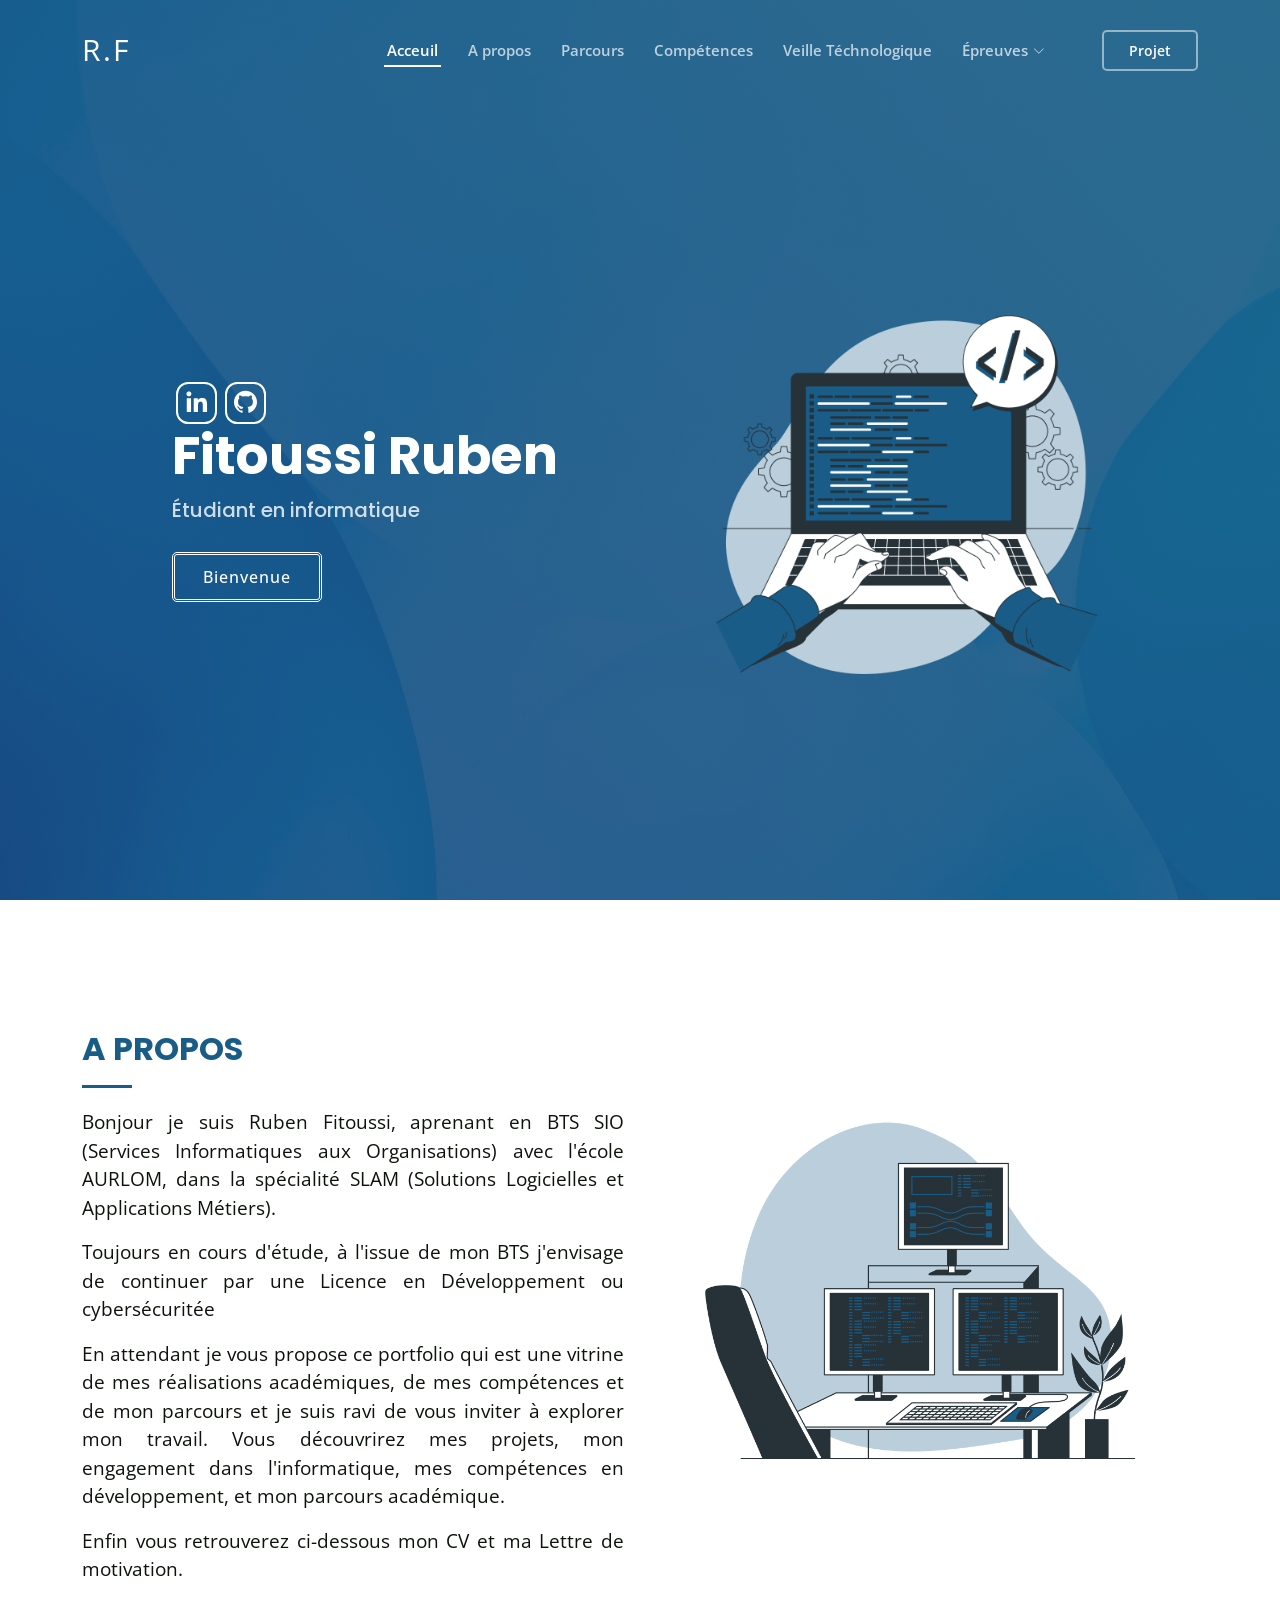
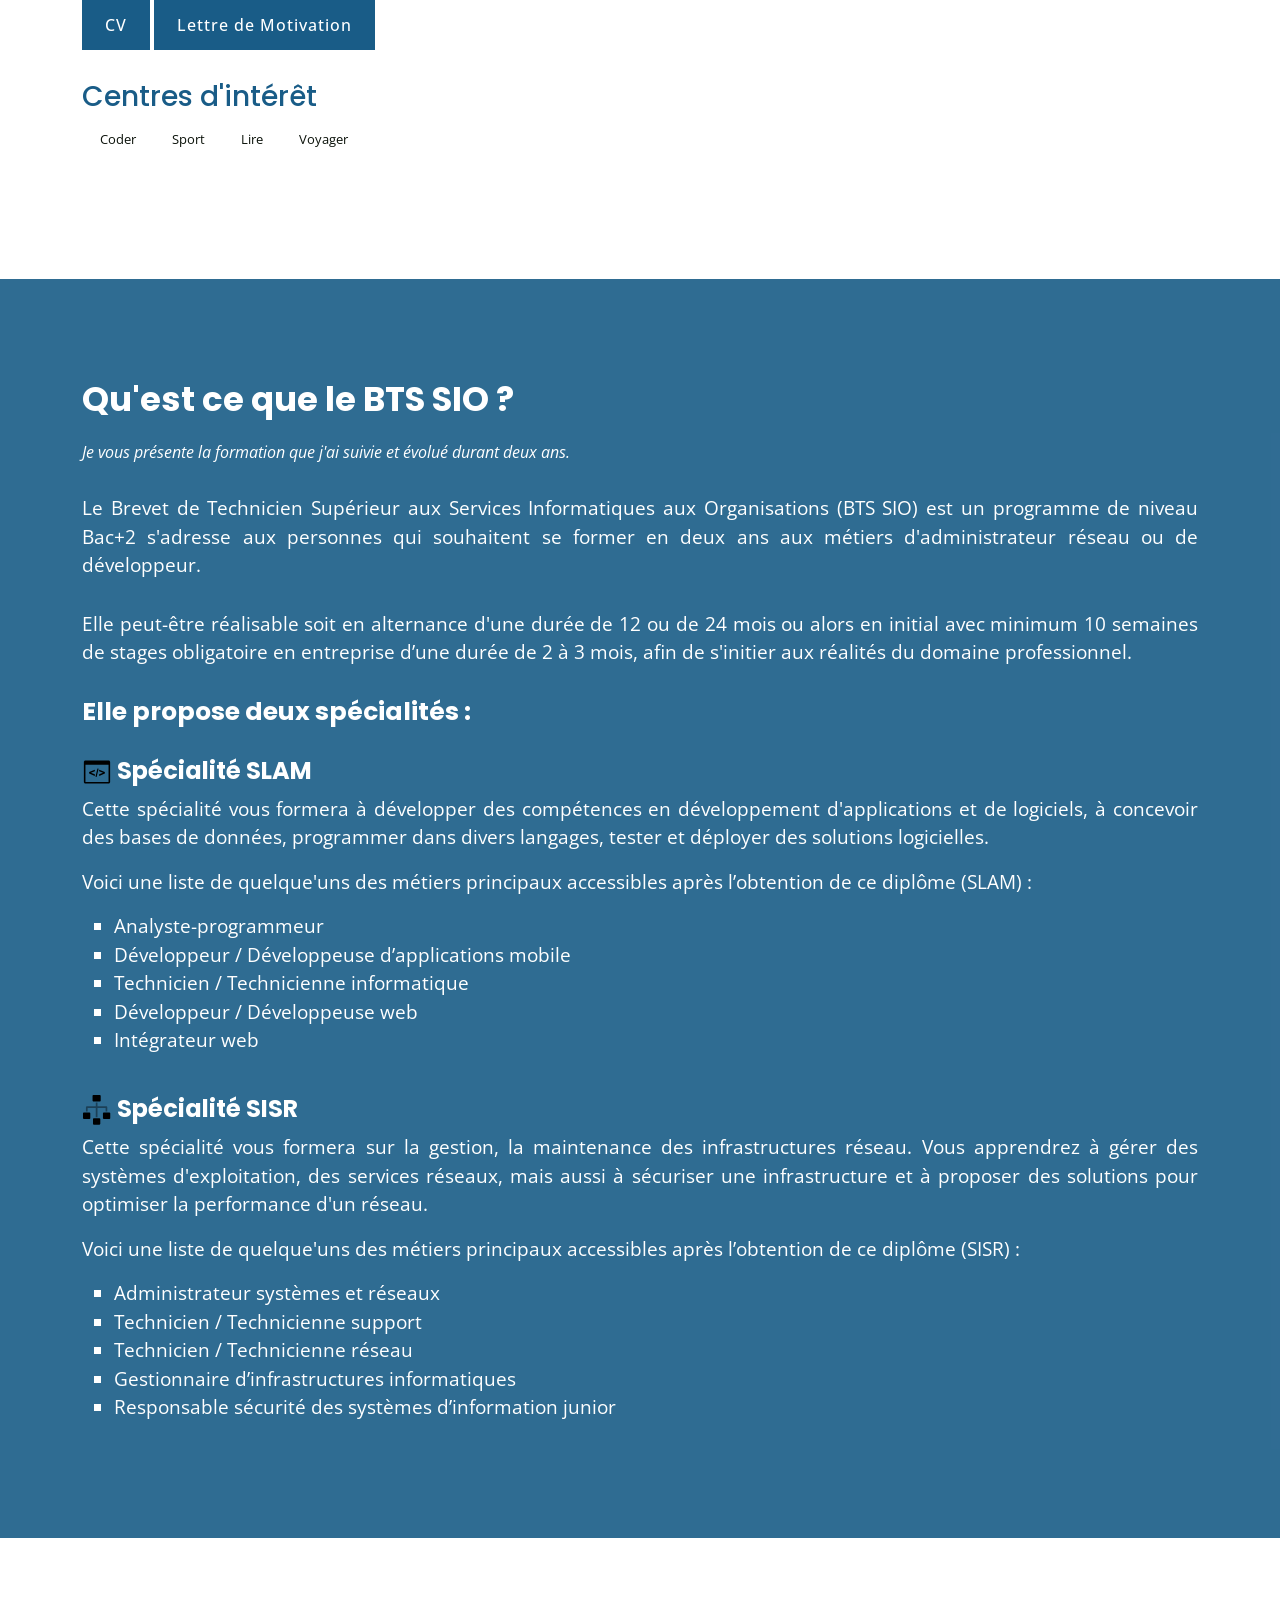
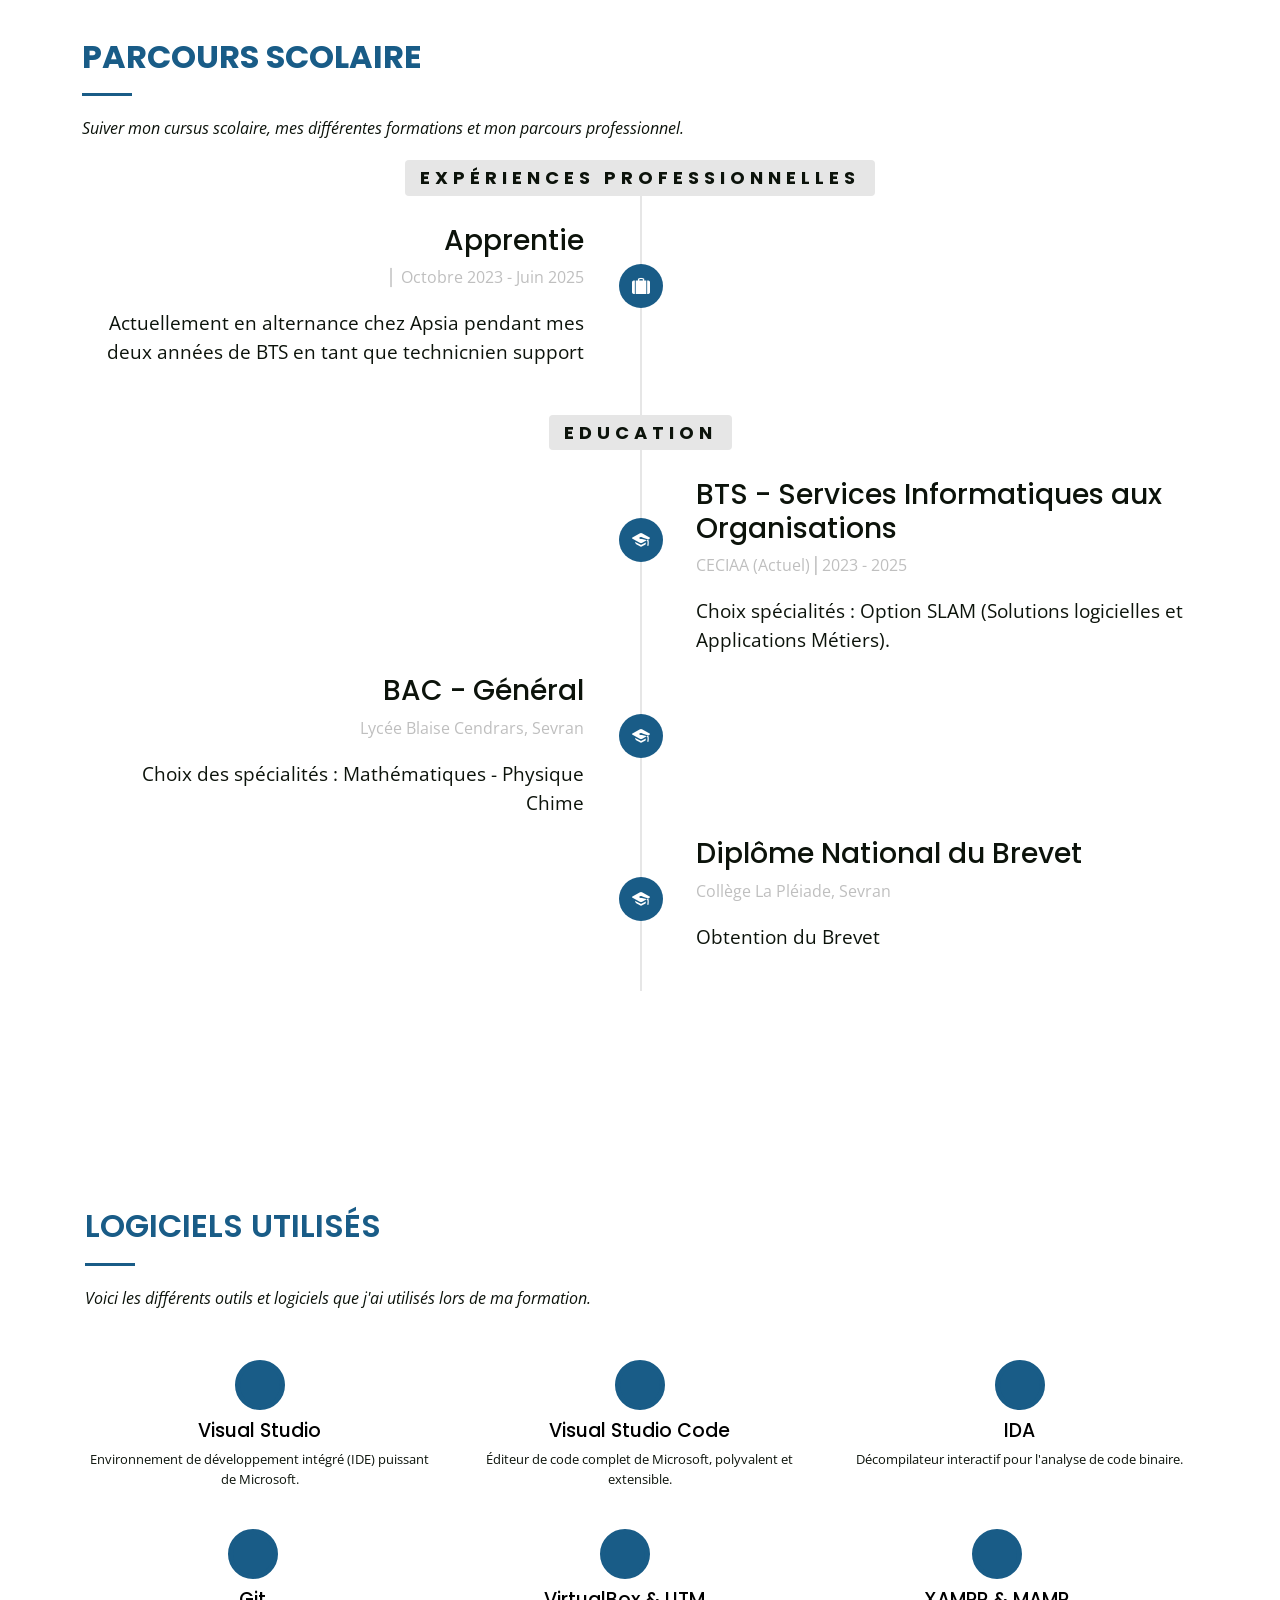
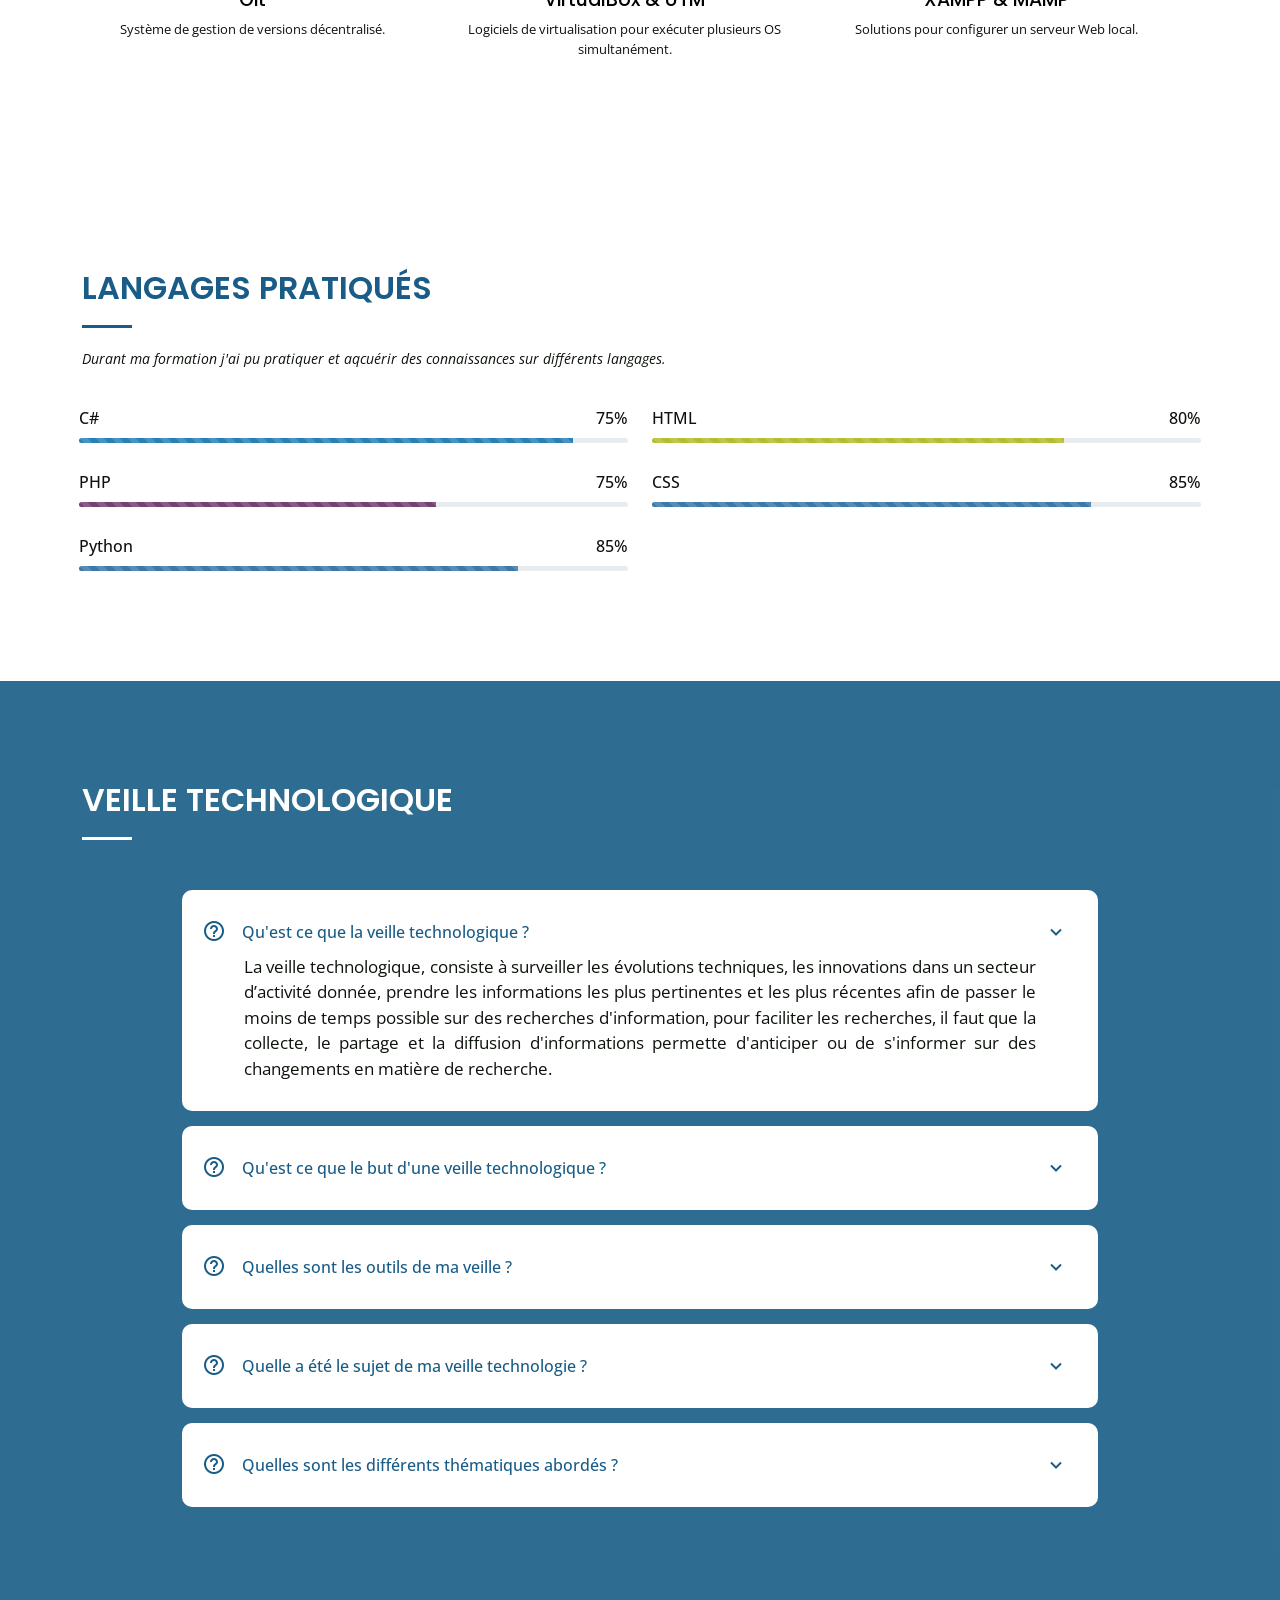
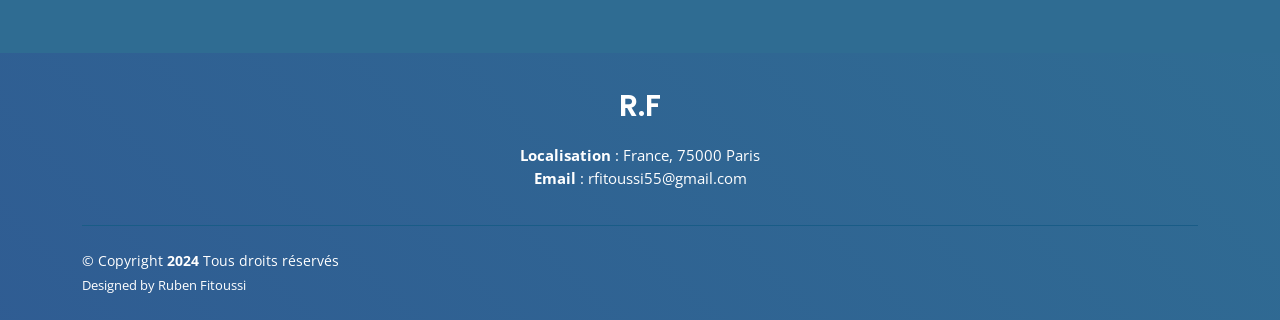
==== commit a50f4995: "update personal info" ====
--- a/index.html
+++ b/index.html
@@ -44,7 +44,7 @@
   <header id="header" class="fixed-top">
     <div class="container d-flex align-items-center justify-content-between">
       <h1 class="logo">
-        <a href="index.html">M.S</a>
+        <a href="index.html">R.F</a>
       </h1>
 
       <!-- ========== Navbar ========== -->
@@ -125,7 +125,7 @@
             </p>
             <p>
               Toujours en cours d'étude, à l'issue de mon BTS j'envisage de
-              continuer par une année de Bachelor en Développement ou cybersécuritée
+              continuer par une Licence en Développement ou cybersécuritée
             </p>
             <p>
               En attendant je vous propose ce portfolio qui est une vitrine de
@@ -286,7 +286,7 @@
                     <span class="company"> ⎪ Octobre 2023 - Juin 2025</span>
                   </div>
                   <div class="timeline-body">
-                    <p>Actuellement en alternance chez CECIAA pendant mes deux années de BTS en tant que technicnien support , réalisant des projets de dev</p>
+                    <p>Actuellement en alternance chez Apsia pendant mes deux années de BTS en tant que technicnien support</p>
                   </div>
                 </div>
               </li>
@@ -314,11 +314,11 @@
                 <div class="timeline-badge"><i class="icon-graduation-cap"></i></div>
                 <div class="timeline-panel">
                   <div class="timeline-heading">
-                    <h3 class="timeline-title">BAC - Pro système Numériques</h3>
-                    <span class="company">Lycée Paul Bert, Maisons-Alfort 2020 - 2022</span>
+                    <h3 class="timeline-title">BAC - Général</h3>
+                    <span class="company">Lycée Blaise Cendrars, Sevran </span>
                   </div>
                   <div class="timeline-body">
-                    <p>Choix des spécialités : RISC (Réseaux Informatiques et Systèmes Communicants)</p>
+                    <p>Choix des spécialités : Mathématiques - Physique Chime</p>
                   </div>
                 </div>
               </li>
@@ -327,7 +327,7 @@
                 <div class="timeline-panel">
                   <div class="timeline-heading">
                     <h3 class="timeline-title">Diplôme National du Brevet</h3>
-                    <span class="company">Collège Molière, Ivry-Sur-Seine ⎥ 2017 - 2020</span>
+                    <span class="company">Collège La Pléiade, Sevran</span>
                   </div>
                   <div class="timeline-body">
                     <p>Obtention du Brevet</p>
@@ -372,31 +372,7 @@
                 <p class="description">Éditeur de code complet de Microsoft, polyvalent et extensible.</p>
               </div>
             </div>
-          </div>
-          <div class="col-md-4 text-center">
-            <div class="feature-left">
-              <span class="icon">
-                <lord-icon src="https://cdn.lordicon.com/uvqdhrsk.json" trigger="hover" stroke="bold" colors="primary:#ffffff,secondary:#ffffff" style="width: 38px; height: 38px"></lord-icon>
-              </span>
-              <div class="feature-copy">
-                <h3 class="title">Postman</h3>
-                <p class="description">Outil de test et développement d'API.</p>
-              </div>
-            </div>
-          </div>
-        </div>
-
-        <div class="row">
-          <div class="col-md-4 text-center">
-            <div class="feature-left">
-              <span class="icon">
-                <lord-icon src="https://cdn.lordicon.com/wuvorxbv.json" trigger="hover" stroke="bold" colors="primary:#ffffff,secondary:#ffffff" style="width: 38px; height: 38px"></lord-icon>
-              </span>
-              <div class="feature-copy">
-                <h3 class="title">Figma</h3>
-                <p class="description">Outil de conception et de prototypage collaboratif.</p>
-              </div>
-            </div>
+
           </div>
           <div class="col-md-4 text-center">
             <div class="feature-left">
@@ -409,19 +385,6 @@
               </div>
             </div>
           </div>
-          <div class="col-md-4 text-center">
-            <div class="feature-left">
-              <span class="icon">
-                <lord-icon src="https://cdn.lordicon.com/zvheymqn.json" trigger="hover" stroke="bold" colors="primary:#ffffff,secondary:#ffffff" style="width: 38px; height: 38px"></lord-icon>
-              </span>
-              <div class="feature-copy">
-                <h3 class="title">ReClass.NET</h3>
-                <p class="description">Outil d'ingénierie inverse pour l'analyse de structures mémoire.</p>
-              </div>
-            </div>
-          </div>
-        </div>
-
         <div class="row">
           <div class="col-md-4 text-center">
             <div class="feature-left">
@@ -475,7 +438,7 @@
         <div class="row">
           <div class="col-md-6">
             <div class="progress-wrap">
-              <h3><span class="name-left">Tailwind</span><span class="value-right">80%</span></h3>
+              <h3><span class="name-left">C#</span><span class="value-right">75%</span></h3>
               <div class="progress">
                 <div class="progress-bar progress-bar-1 progress-bar-striped active" role="progressbar"
                   aria-valuenow="90" aria-valuemin="0" aria-valuemax="100" style="width:90%">
@@ -492,11 +455,20 @@
               </div>
             </div>
 
-
+            <div class="progress-wrap">
+              <h3><span class="name-left">Python</span><span class="value-right">85%</span></h3>
+              <div class="progress">
+                <div class="progress-bar progress-bar-5 progress-bar-striped active" role="progressbar"
+                  aria-valuenow="50" aria-valuemin="0" aria-valuemax="100" style="width:80%">
+                </div>
+              </div>
+            </div>
+
+            
           </div>
           <div class="col-md-6">
             <div class="progress-wrap">
-              <h3><span class="name-left">JAVASCRIPT</span><span class="value-right">75%</span></h3>
+              <h3><span class="name-left">HTML</span><span class="value-right">80%</span></h3>
               <div class="progress">
                 <div class="progress-bar progress-bar-4 progress-bar-striped active" role="progressbar" aria-valuenow="75"
                   aria-valuemin="0" aria-valuemax="100" style="width:75%">
@@ -505,7 +477,7 @@
             </div>
 
             <div class="progress-wrap">
-              <h3><span class="name-left">Python</span><span class="value-right">85%</span></h3>
+              <h3><span class="name-left">CSS</span><span class="value-right">85%</span></h3>
               <div class="progress">
                 <div class="progress-bar progress-bar-5 progress-bar-striped active" role="progressbar"
                   aria-valuenow="50" aria-valuemin="0" aria-valuemax="100" style="width:80%">
@@ -737,10 +709,10 @@
       <div class="container">
         <div class="row">
           <div class="footer-contact">
-            <h3>M.P</h3>
+            <h3>R.F</h3>
             <p>
               <strong>Localisation</strong> : France, 75000 Paris<br>
-              <strong>Email</strong> : Ruben.pro94@gmail.com <br>
+              <strong>Email</strong> : rfitoussi55@gmail.com <br>
             </p>
           </div>
         </div>
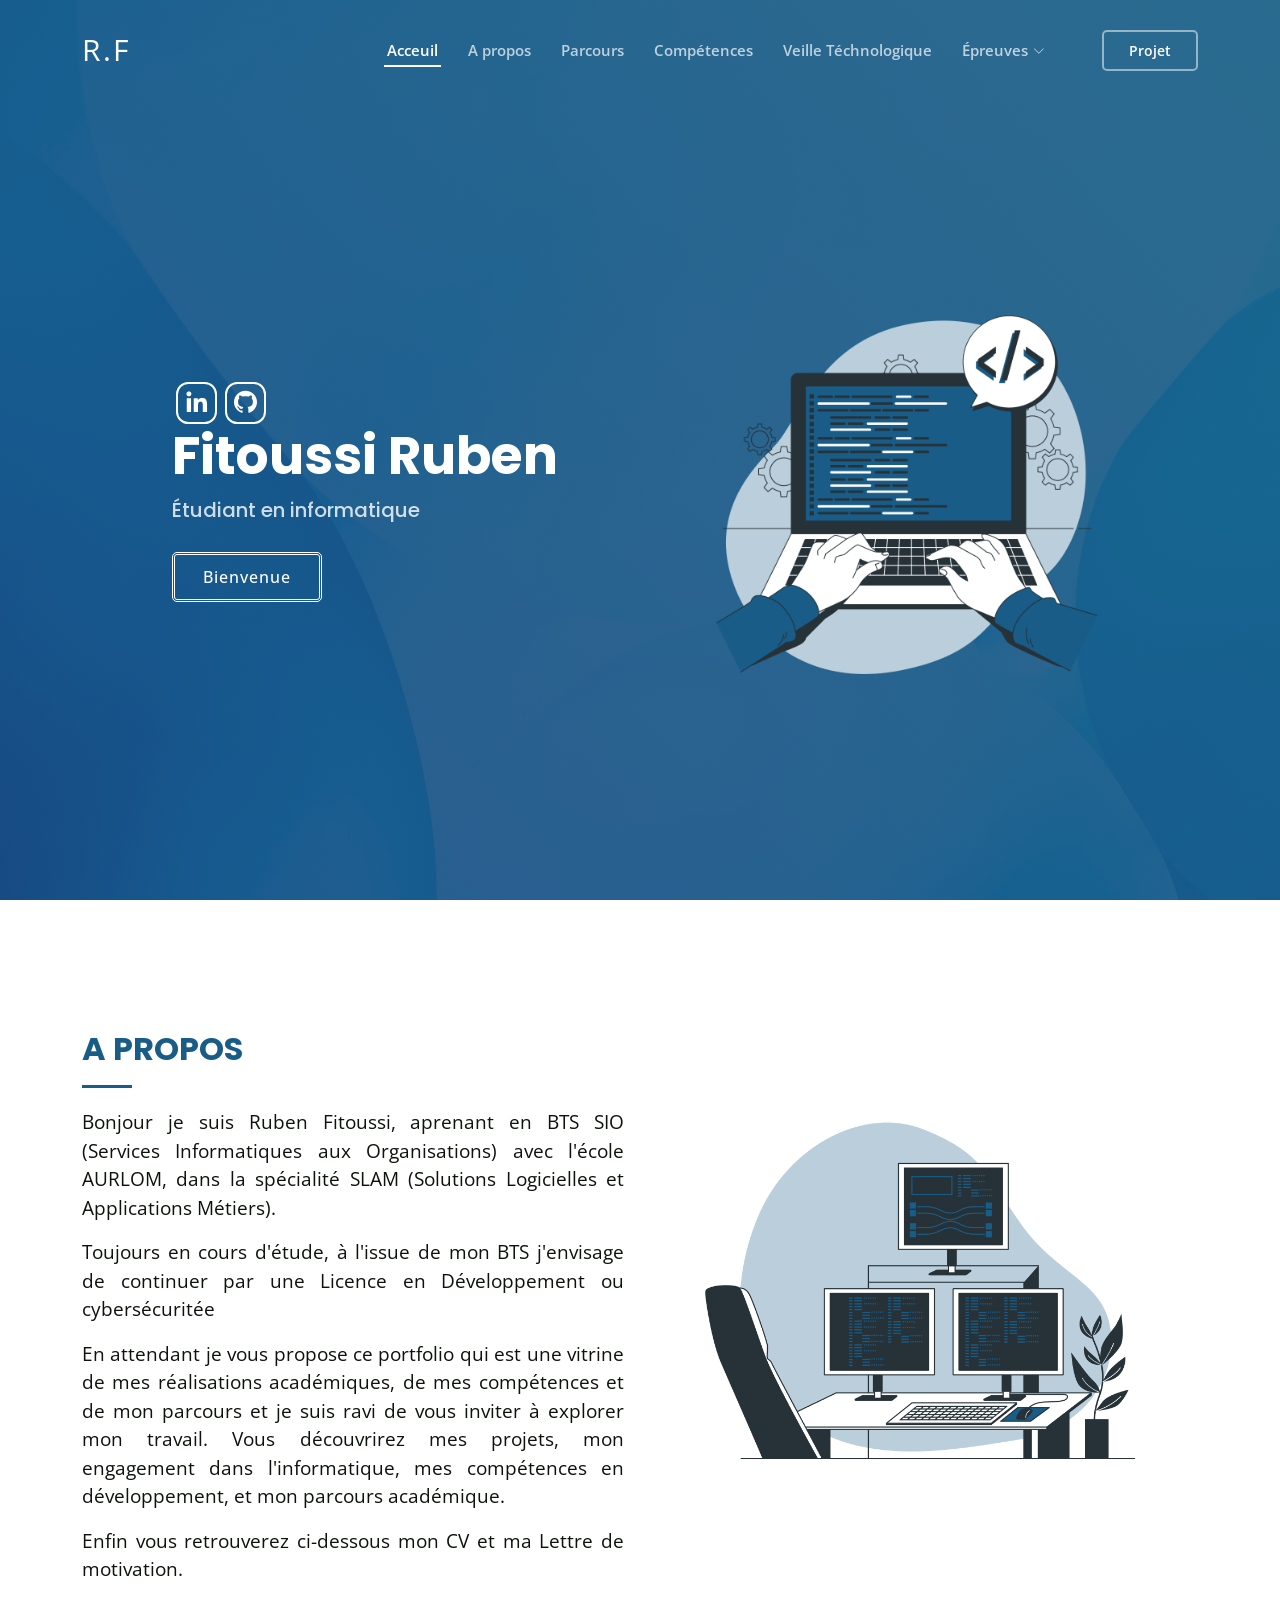
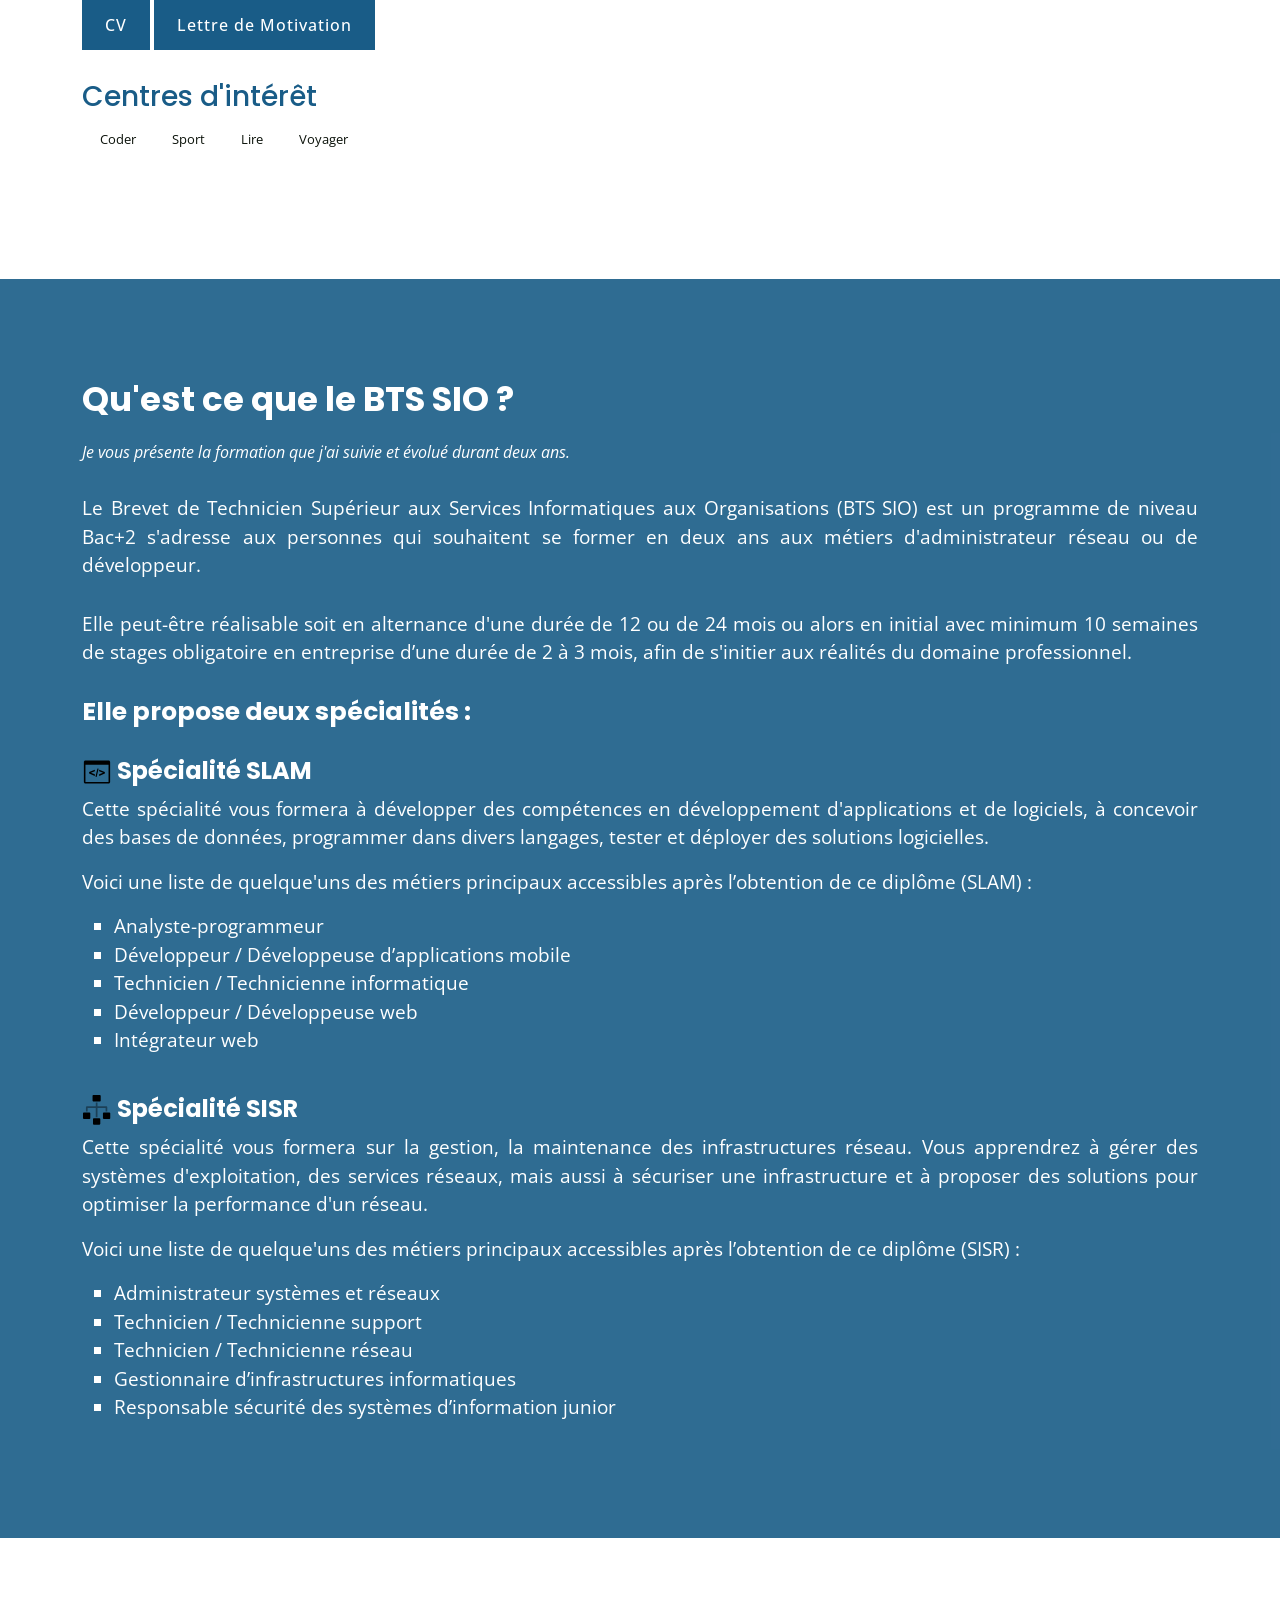
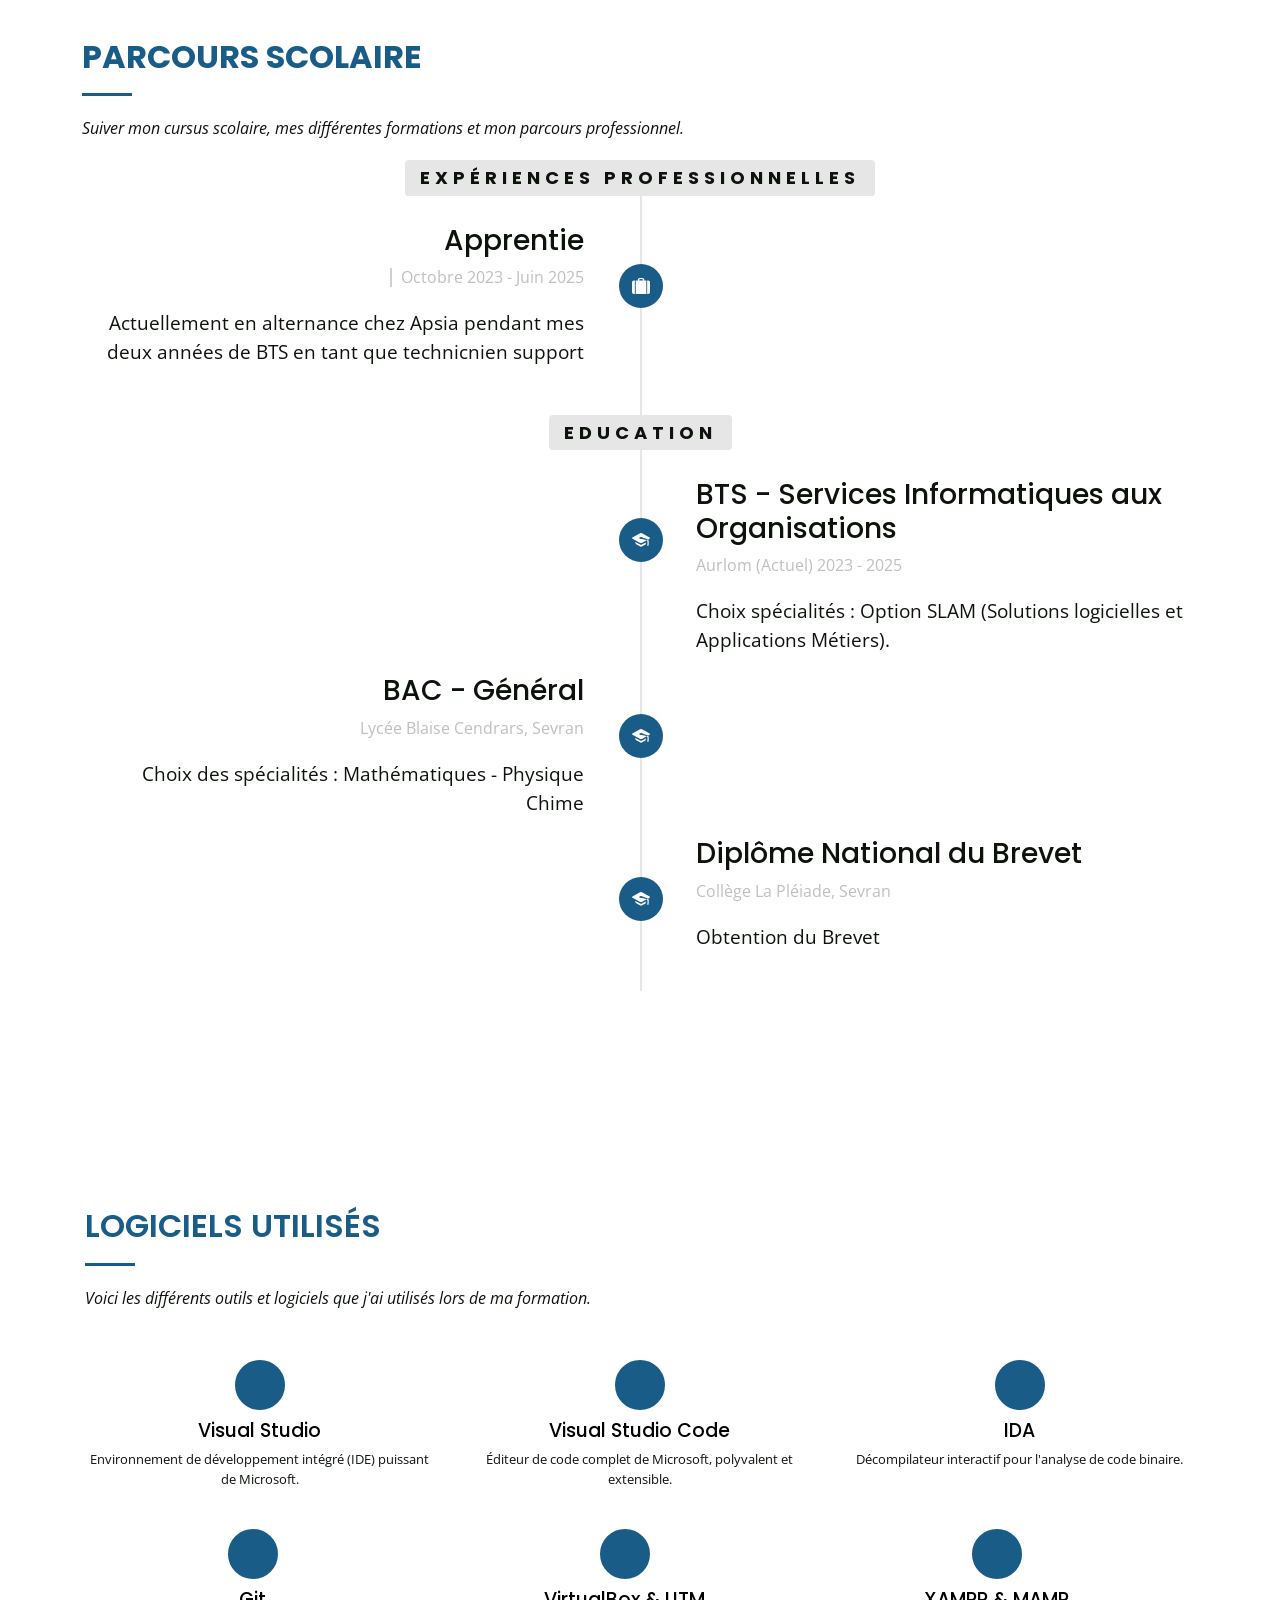
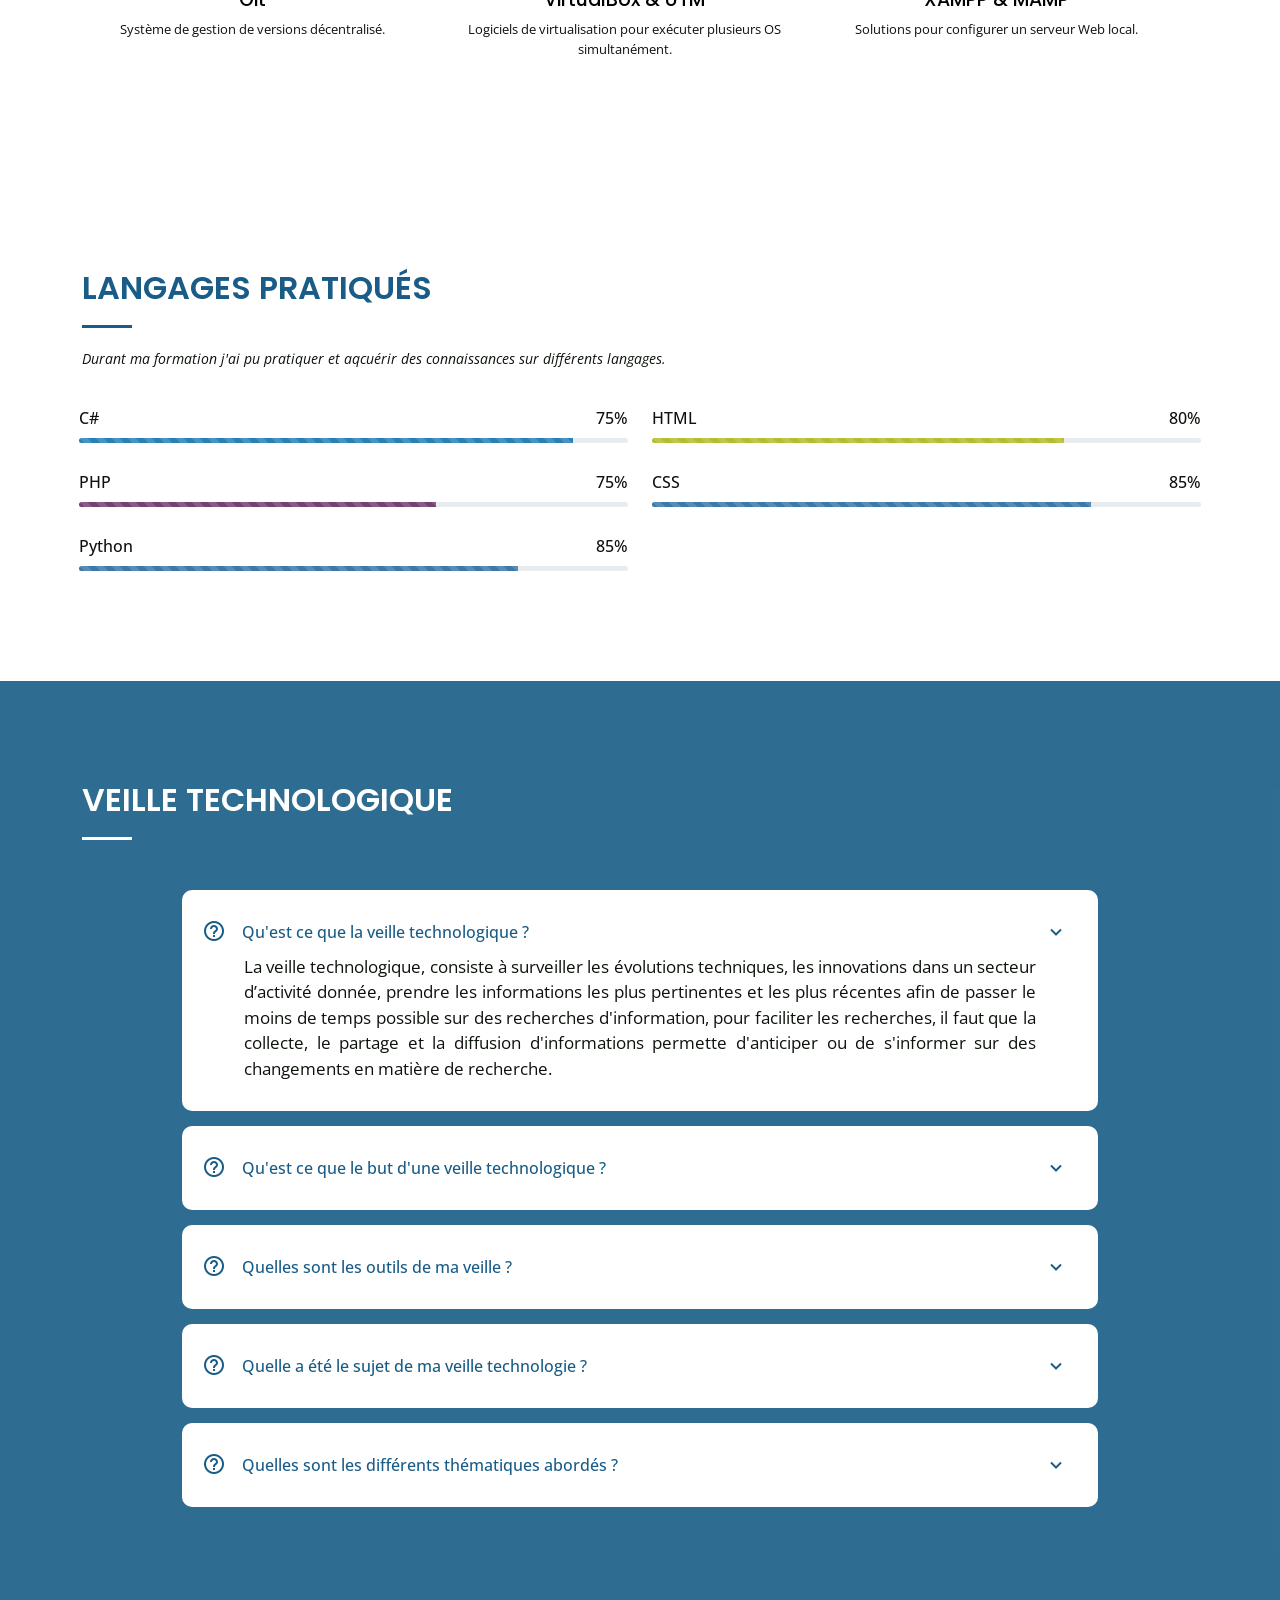
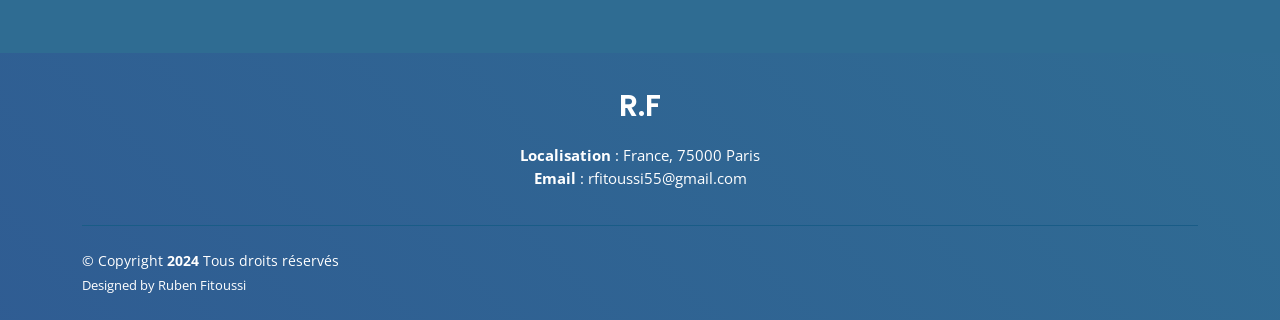
==== commit ffcc2268: "update parcouro" ====
--- a/index.html
+++ b/index.html
@@ -303,7 +303,7 @@
                 <div class="timeline-panel">
                   <div class="timeline-heading">
                     <h3 class="timeline-title">BTS - Services Informatiques aux Organisations</h3>
-                    <span class="company">CECIAA (Actuel)⎥ 2023 - 2025</span>
+                    <span class="company">Aurlom (Actuel) 2023 - 2025</span>
                   </div>
                   <div class="timeline-body">
                     <p>Choix spécialités : Option SLAM (Solutions logicielles et Applications Métiers).</p>
@@ -464,7 +464,7 @@
               </div>
             </div>
 
-            
+
           </div>
           <div class="col-md-6">
             <div class="progress-wrap">
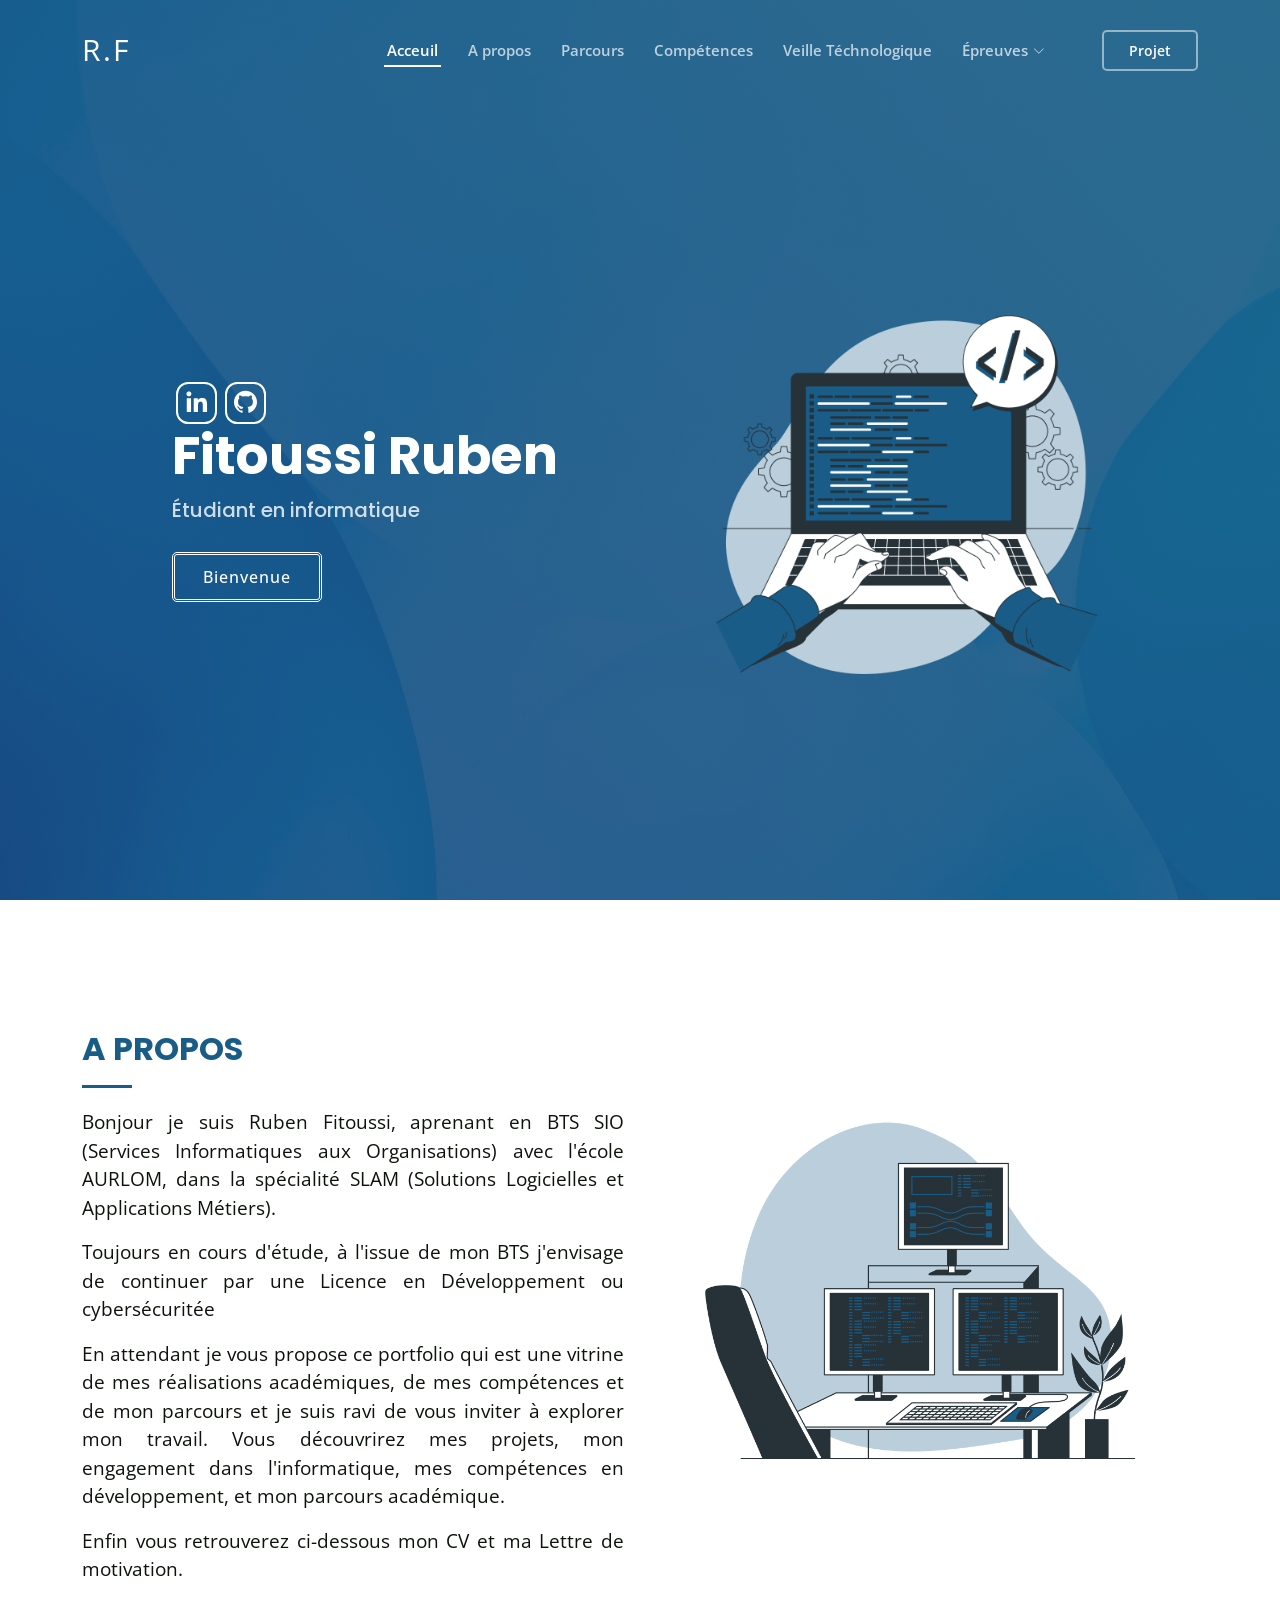
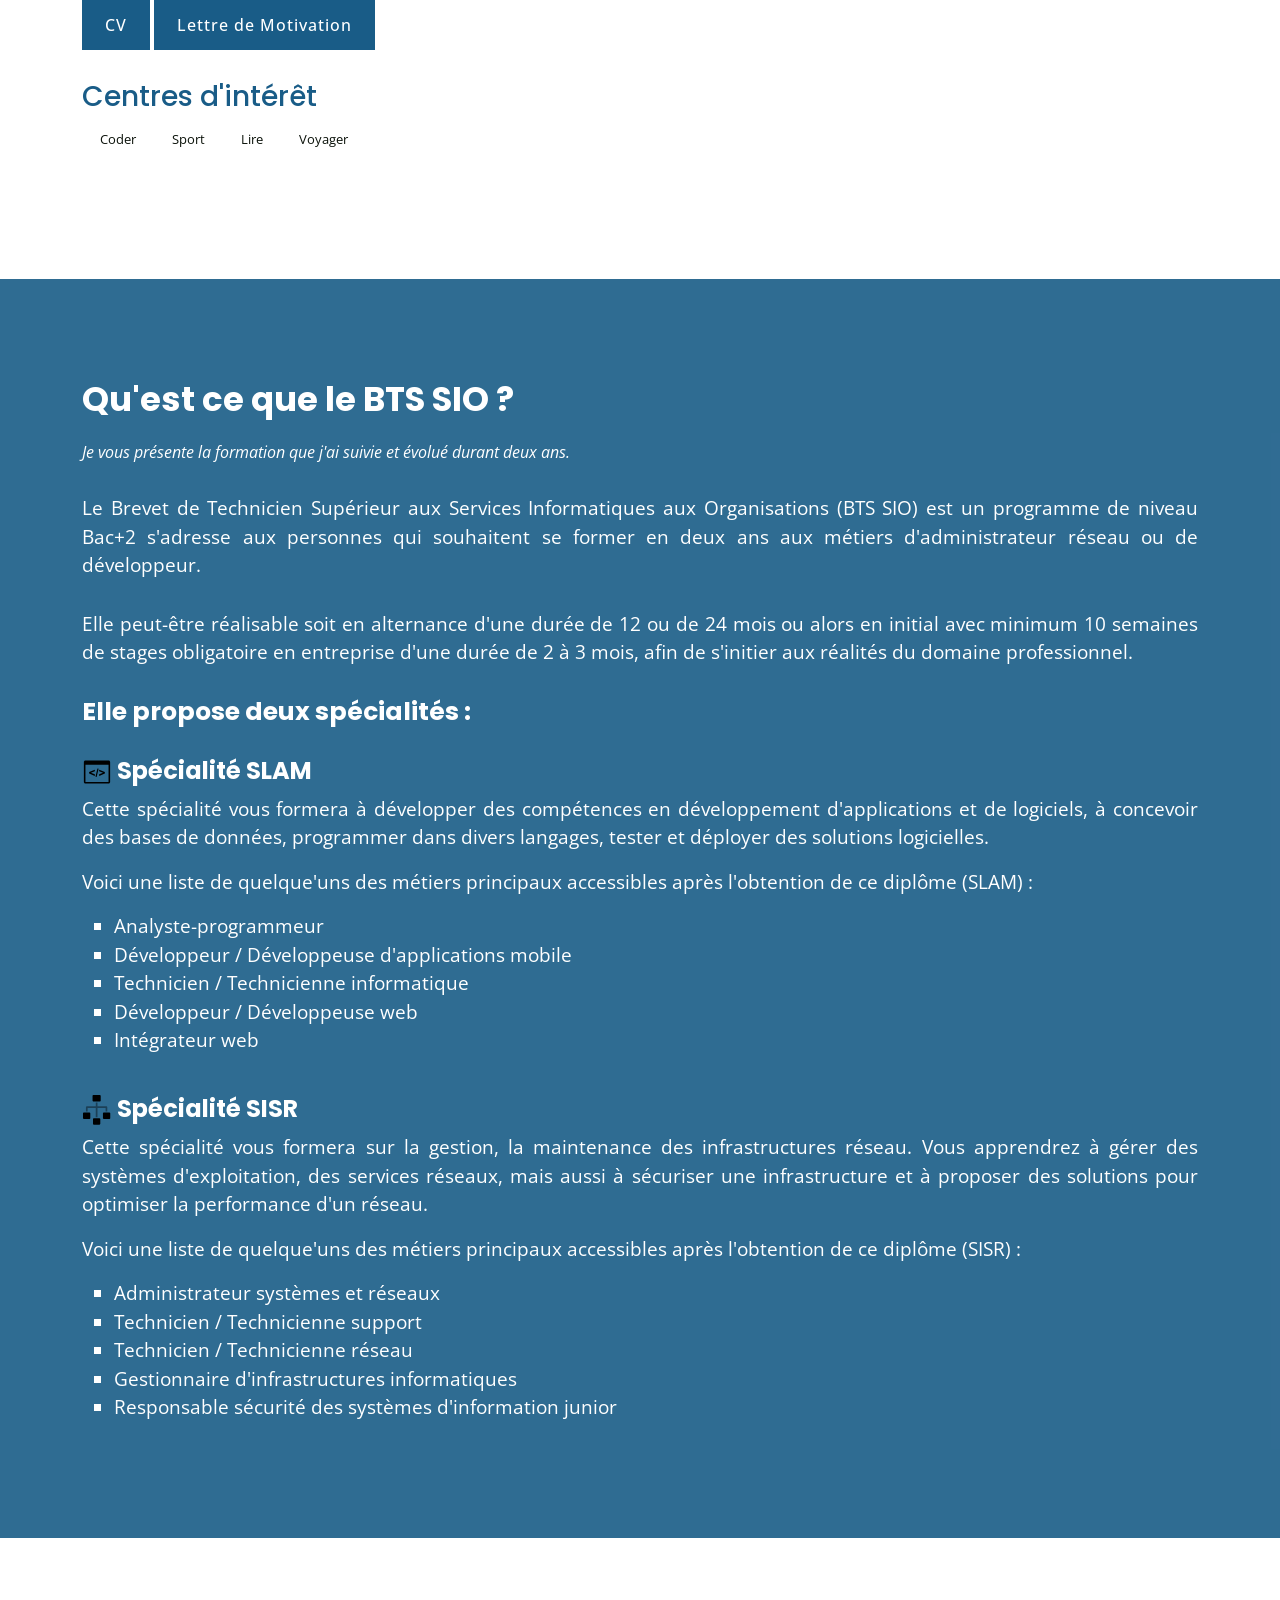
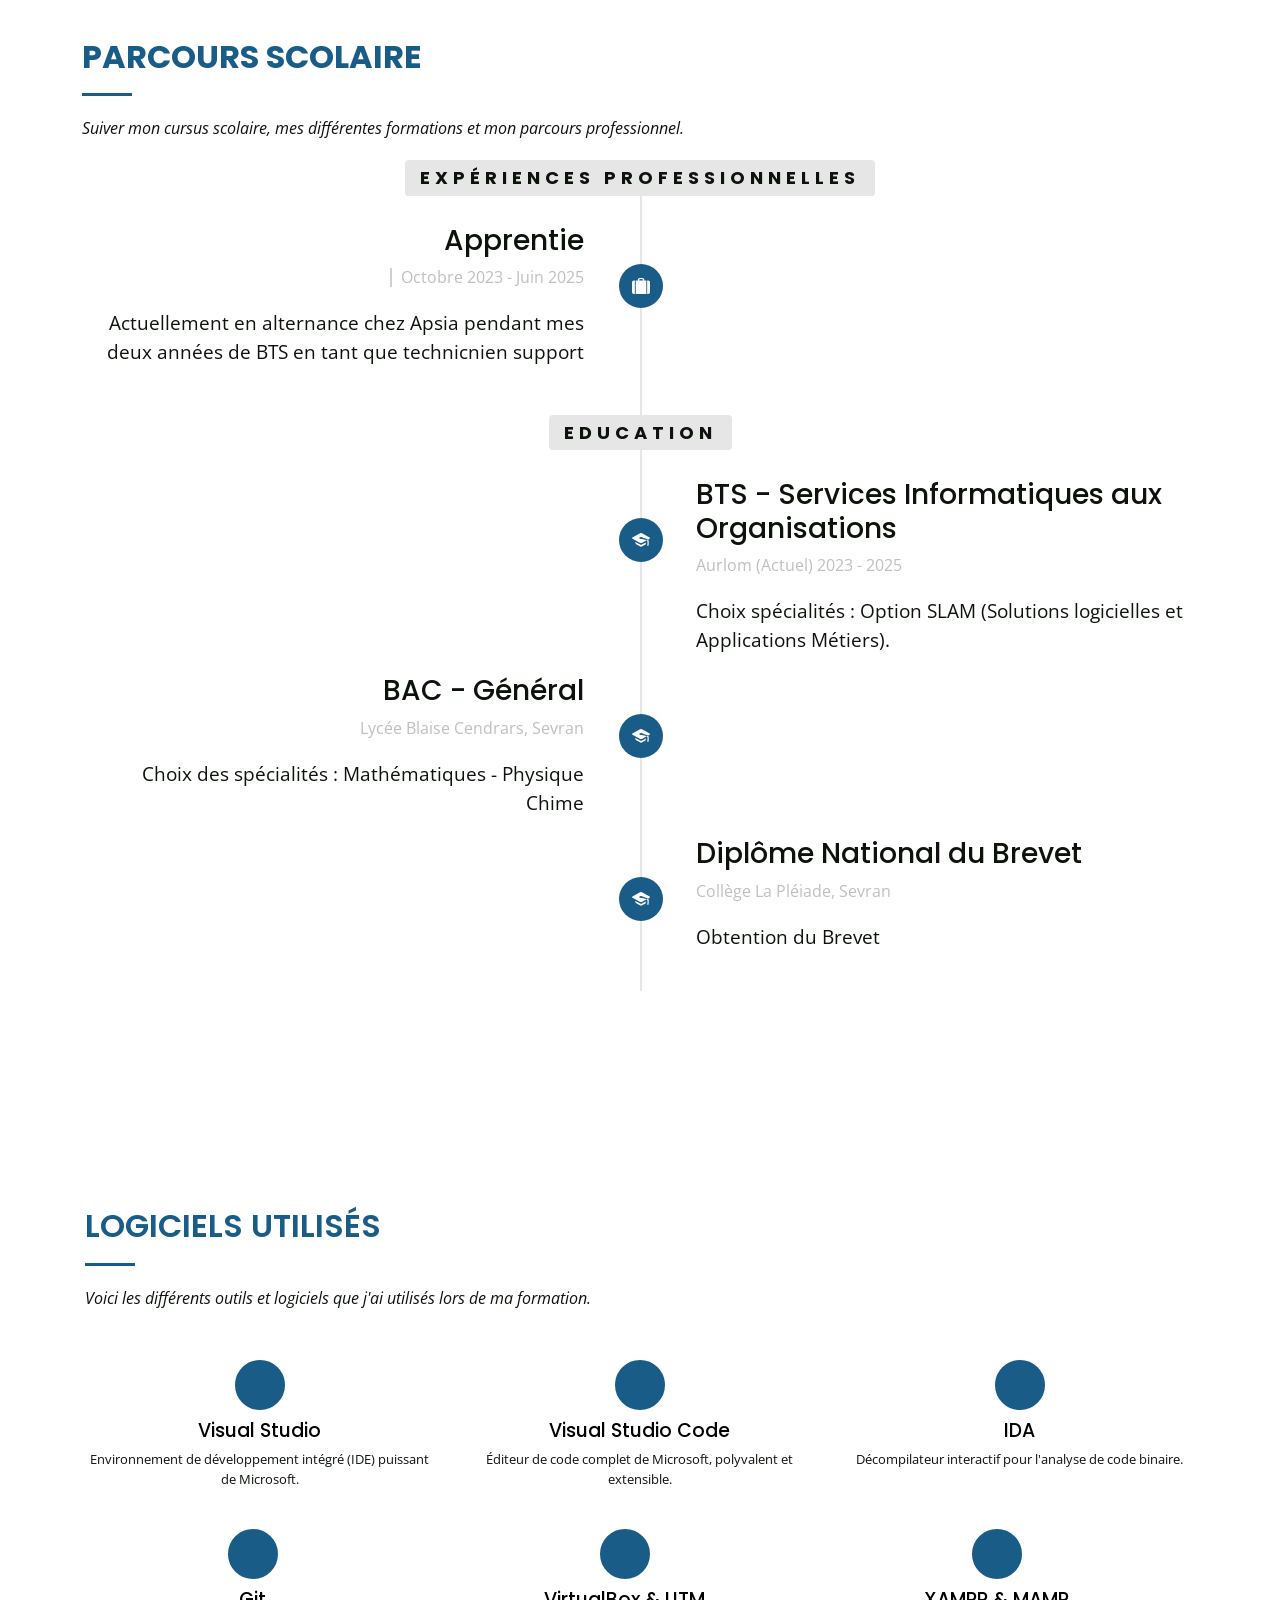
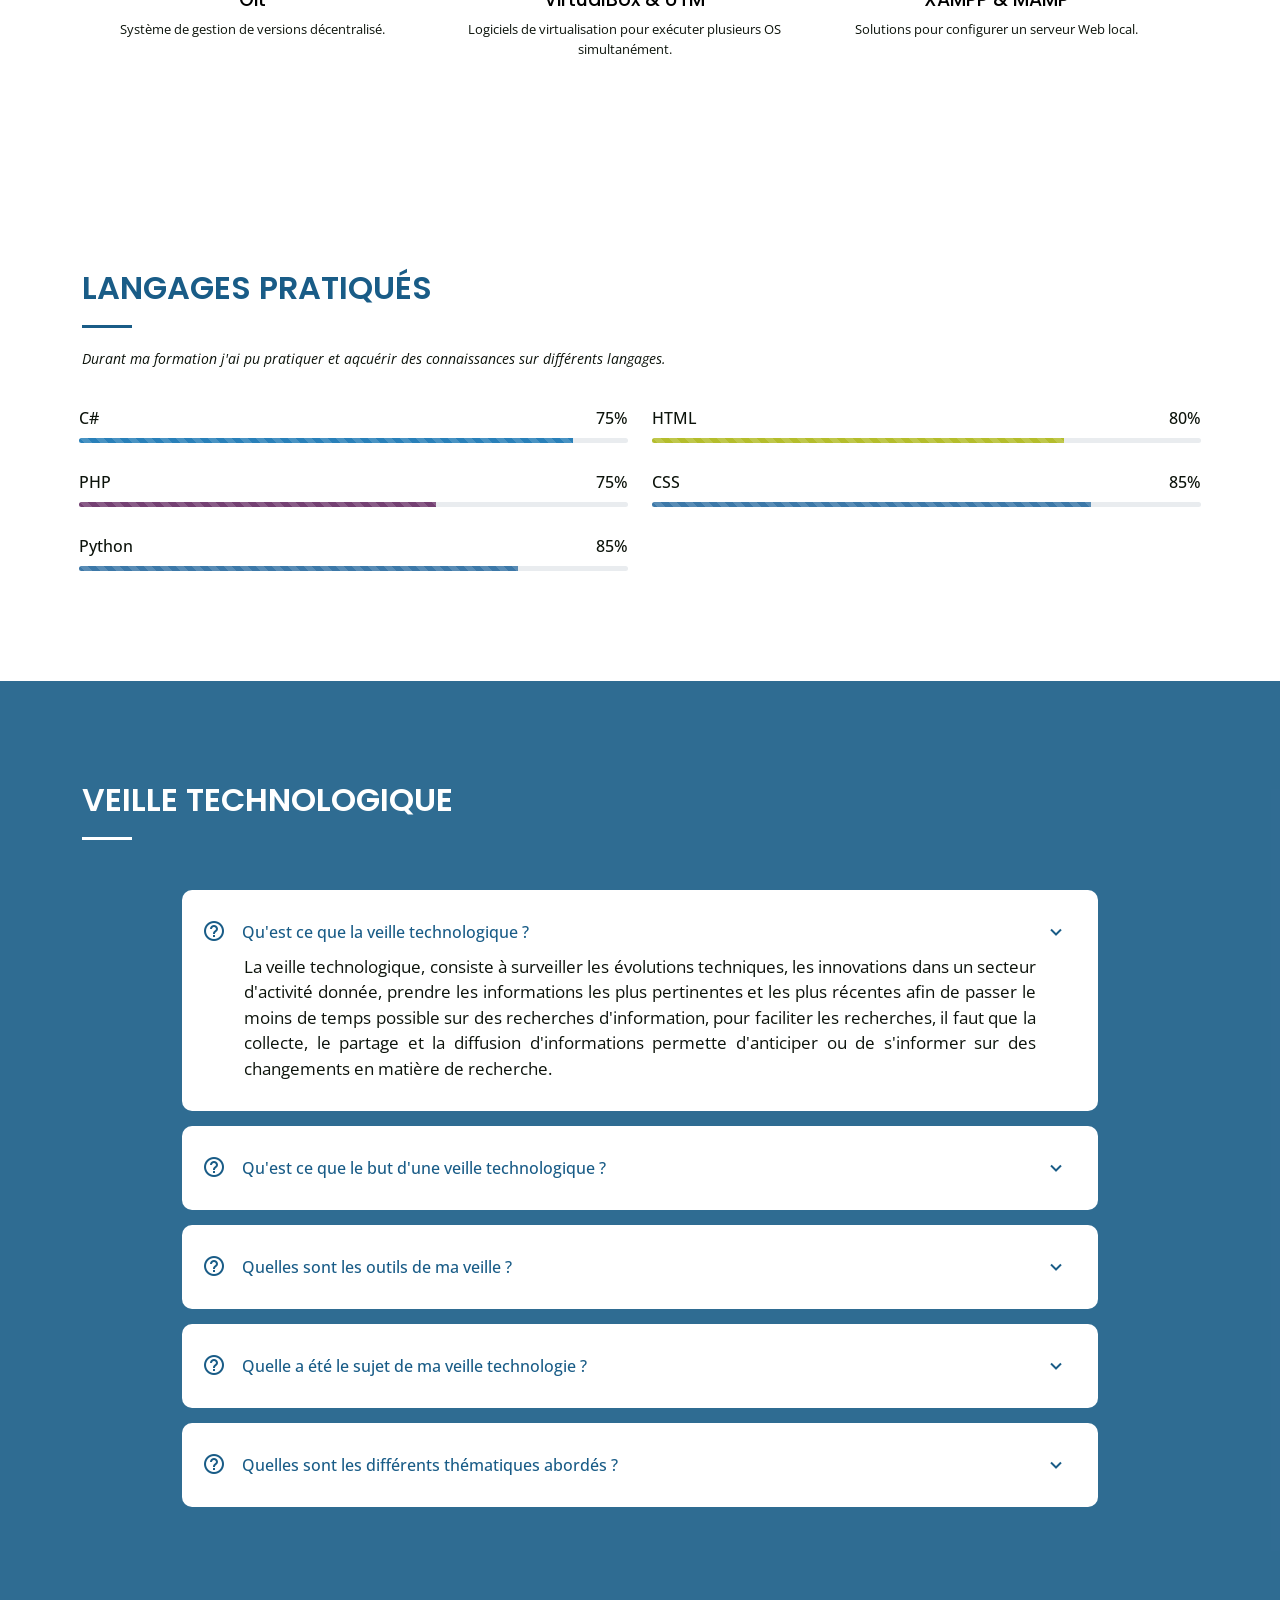
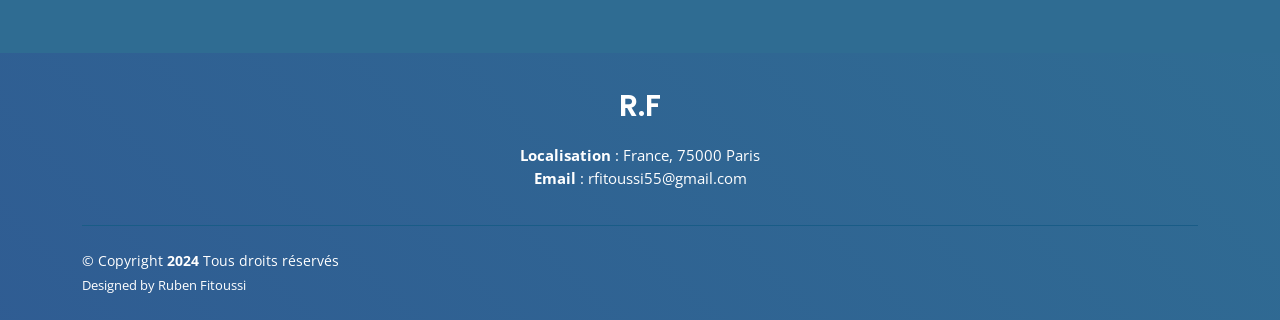
==== commit 3aae7a68: "Mise à jour du contenu" ====
--- a/index.html
+++ b/index.html
@@ -84,7 +84,7 @@
                   class="bx bxl-linkedin"></i></a>
             </li>
             <li>
-              <a href="https://github.com/Bourdon94m" target="_blank" title="Profile Github"><i
+              <a href="https://github.com/ruben27z" target="_blank" title="Profile Github"><i
                   class="bx bxl-github"></i></a>
             </li>
           </ul>
@@ -204,7 +204,7 @@
           <p>
             Elle peut-être réalisable soit en alternance d'une durée de 12 ou
             de 24 mois ou alors en initial avec minimum 10 semaines de stages
-            obligatoire en entreprise d’une durée de 2 à 3 mois, afin de
+            obligatoire en entreprise d'une durée de 2 à 3 mois, afin de
             s'initier aux réalités du domaine professionnel.
           </p>
           <h3>Elle propose deux spécialités :</h3>
@@ -223,11 +223,11 @@
             </p>
             <p>
               Voici une liste de quelque'uns des métiers principaux
-              accessibles après l’obtention de ce diplôme (SLAM) :
+              accessibles après l'obtention de ce diplôme (SLAM) :
             </p>
             <ul>
               <li>Analyste-programmeur</li>
-              <li>Développeur / Développeuse d’applications mobile</li>
+              <li>Développeur / Développeuse d'applications mobile</li>
               <li>Technicien / Technicienne informatique</li>
               <li>Développeur / Développeuse web</li>
               <li>Intégrateur web</li>
@@ -247,14 +247,14 @@
             </p>
             <p>
               Voici une liste de quelque'uns des métiers principaux
-              accessibles après l’obtention de ce diplôme (SISR) :
+              accessibles après l'obtention de ce diplôme (SISR) :
             </p>
             <ul>
               <li>Administrateur systèmes et réseaux</li>
               <li>Technicien / Technicienne support</li>
               <li>Technicien / Technicienne réseau</li>
-              <li>Gestionnaire d’infrastructures informatiques</li>
-              <li>Responsable sécurité des systèmes d’information junior</li>
+              <li>Gestionnaire d'infrastructures informatiques</li>
+              <li>Responsable sécurité des systèmes d'information junior</li>
             </ul>
           </div>
         </div>
@@ -510,7 +510,7 @@
                 <p class="description">
                   La veille technologique, consiste à surveiller les
                   évolutions techniques, les innovations dans un secteur
-                  d’activité donnée, prendre les informations les plus
+                  d'activité donnée, prendre les informations les plus
                   pertinentes et les plus récentes afin de passer le moins de
                   temps possible sur des recherches d'information, pour
                   faciliter les recherches, il faut que la collecte, le
@@ -549,7 +549,7 @@
                 </span>
                 <h6>Google Actualités & Alerte : </h6>
                 <p class="definition">
-                  Un outil simple d’utilisation qui permet de se tenir
+                  Un outil simple d'utilisation qui permet de se tenir
                   informé des dernières technologies sorties</p>
 
                   <h6>Feedly : </h6>
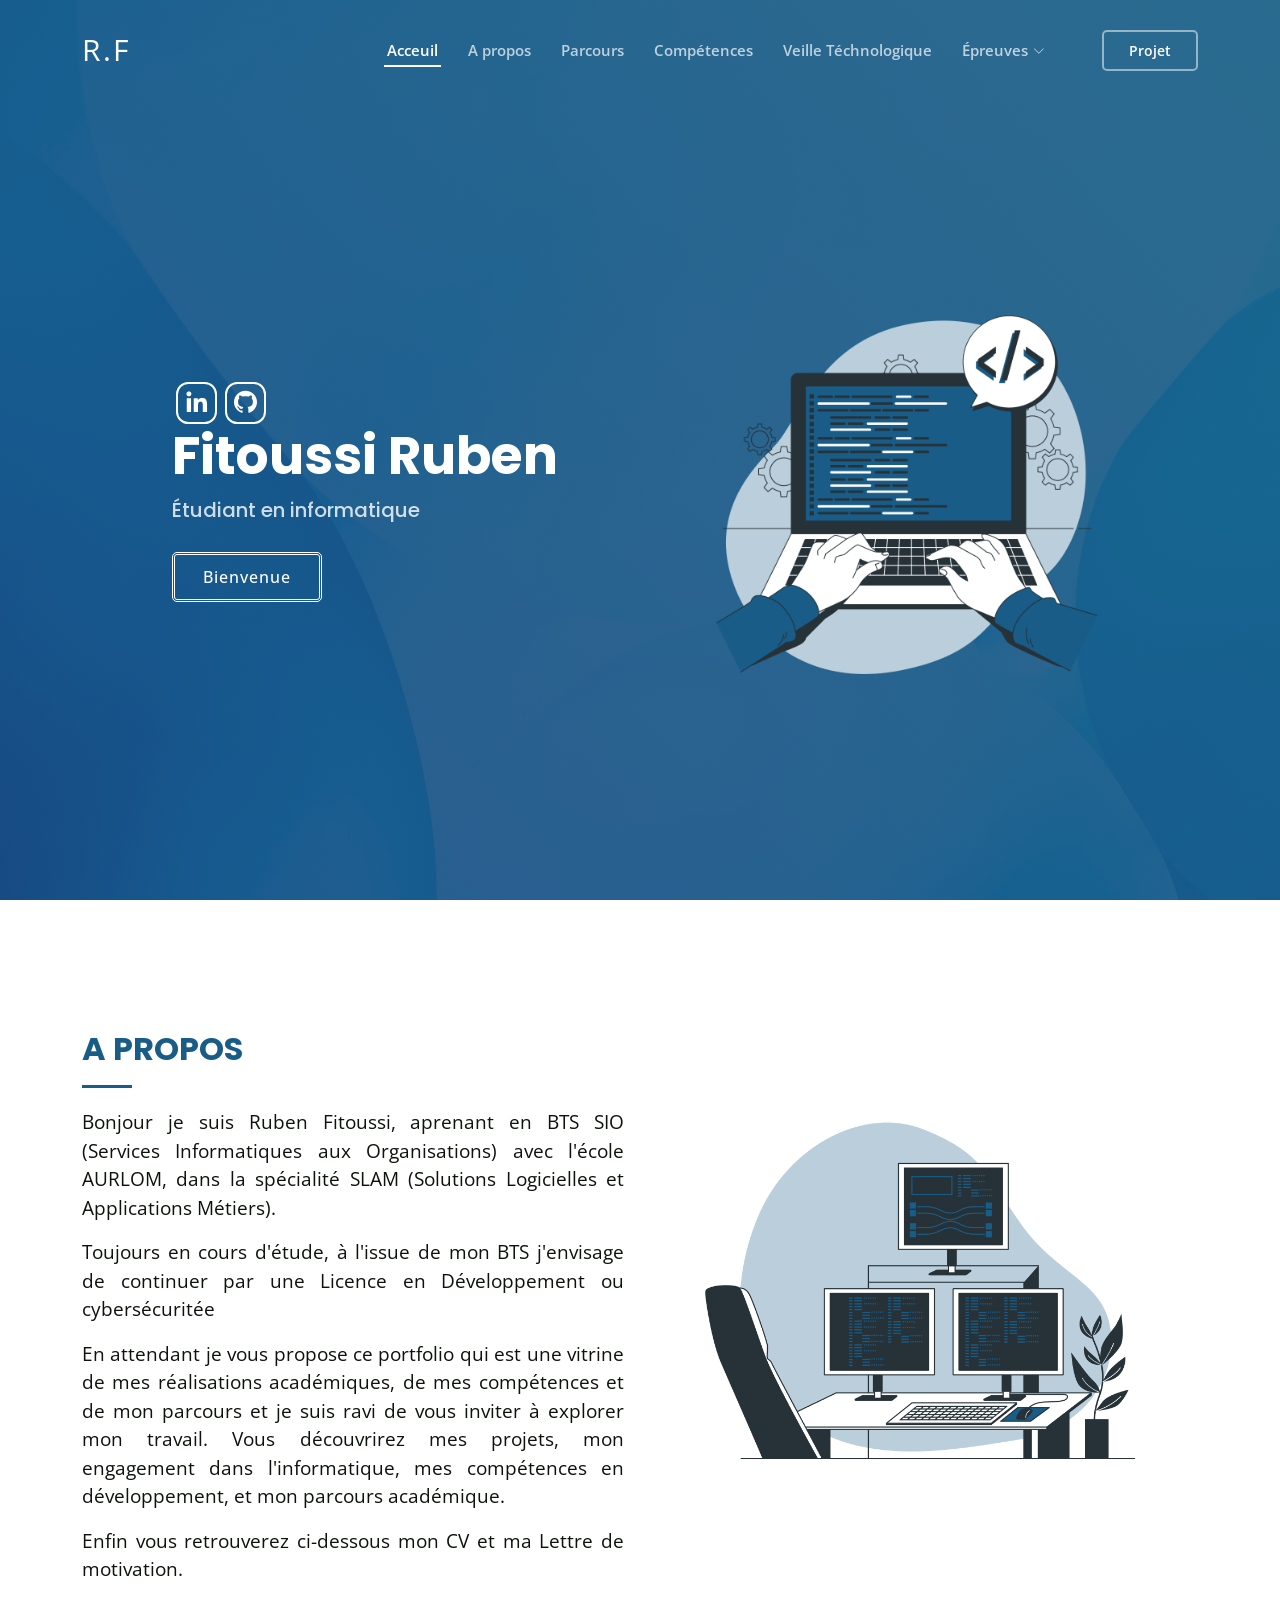
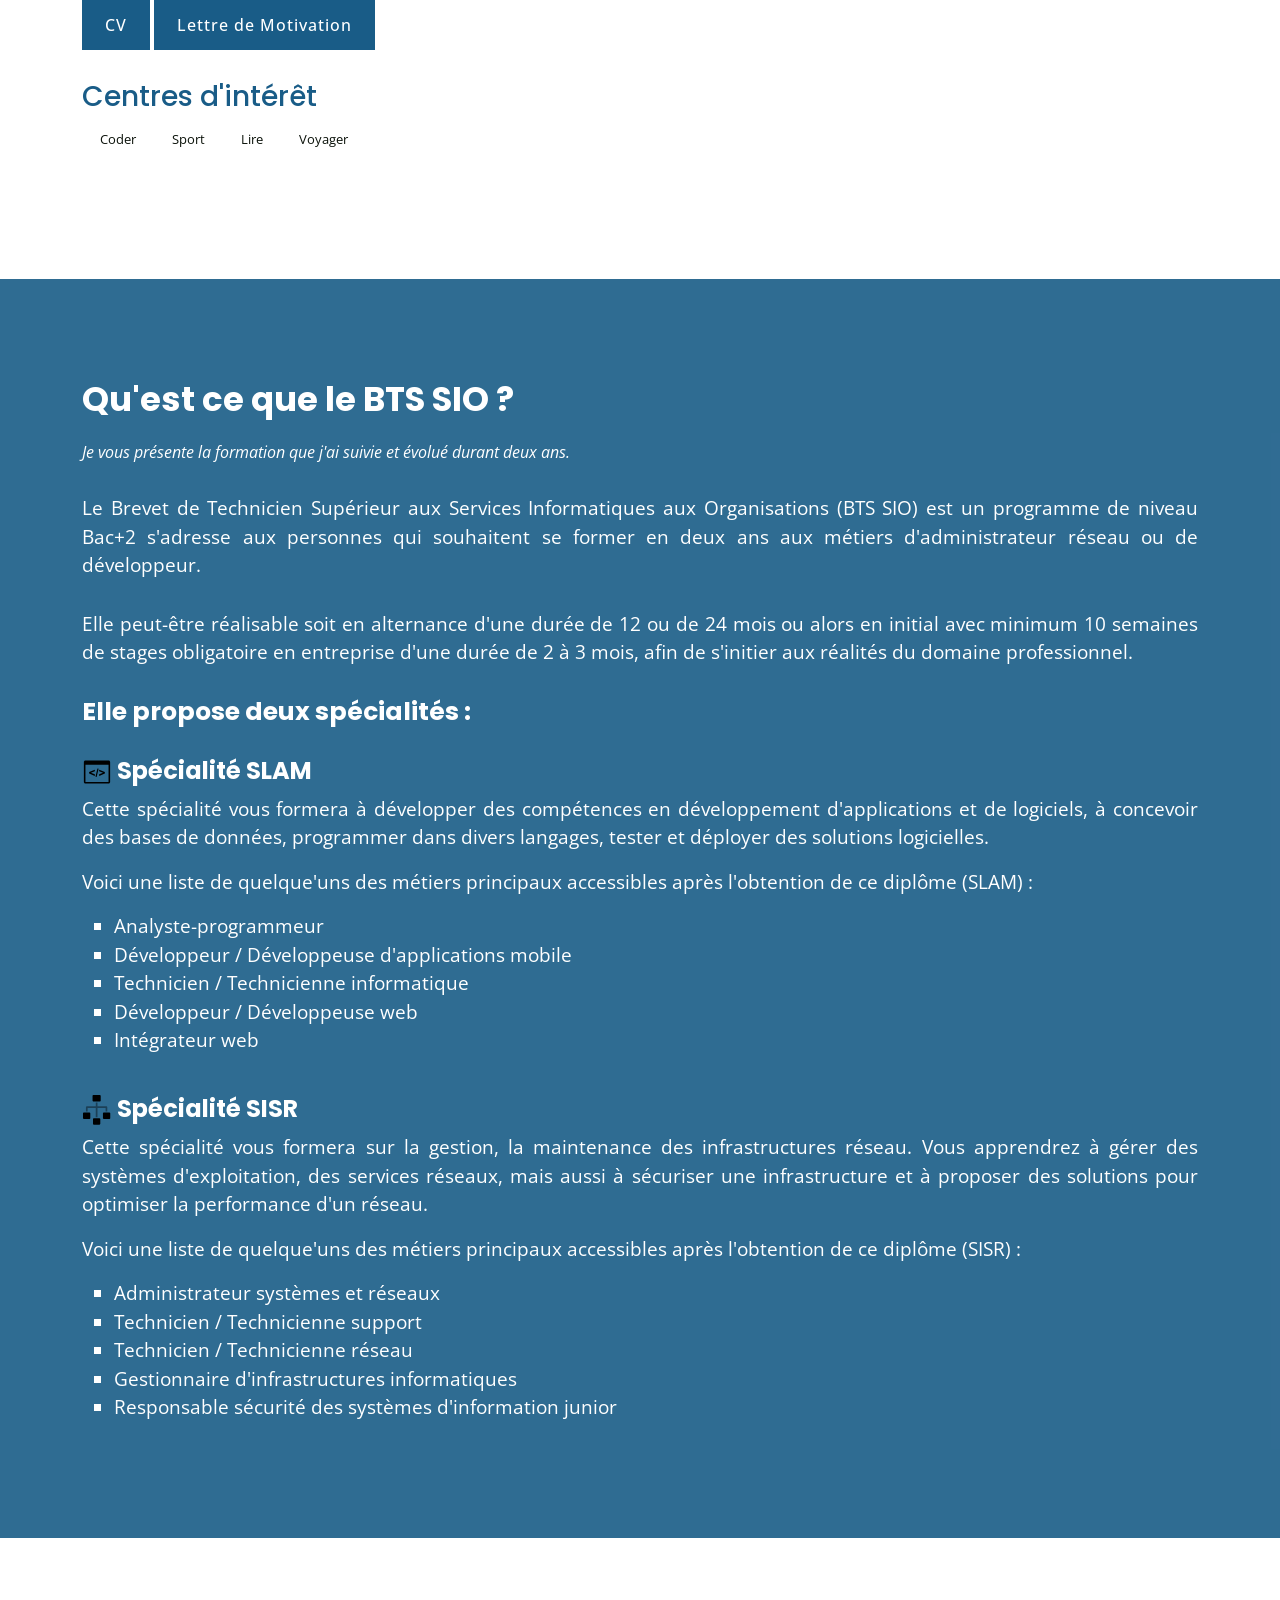
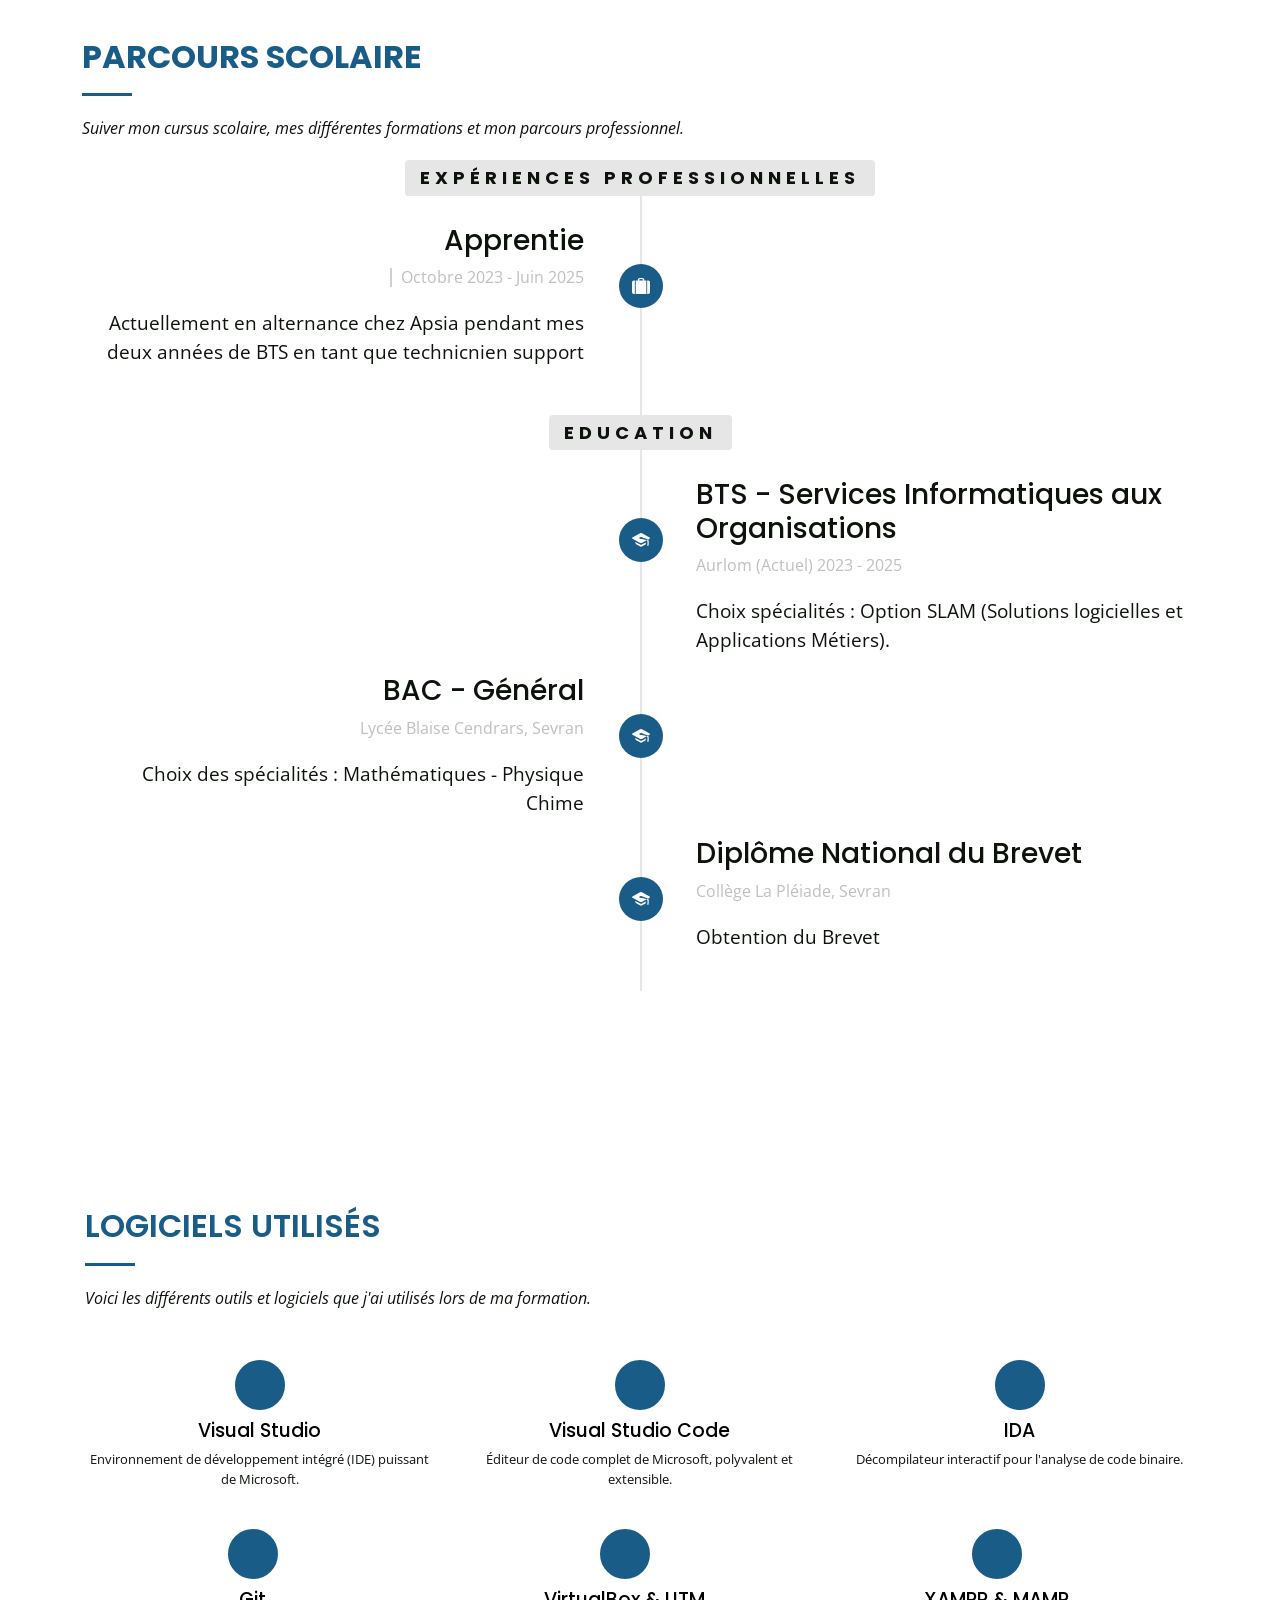
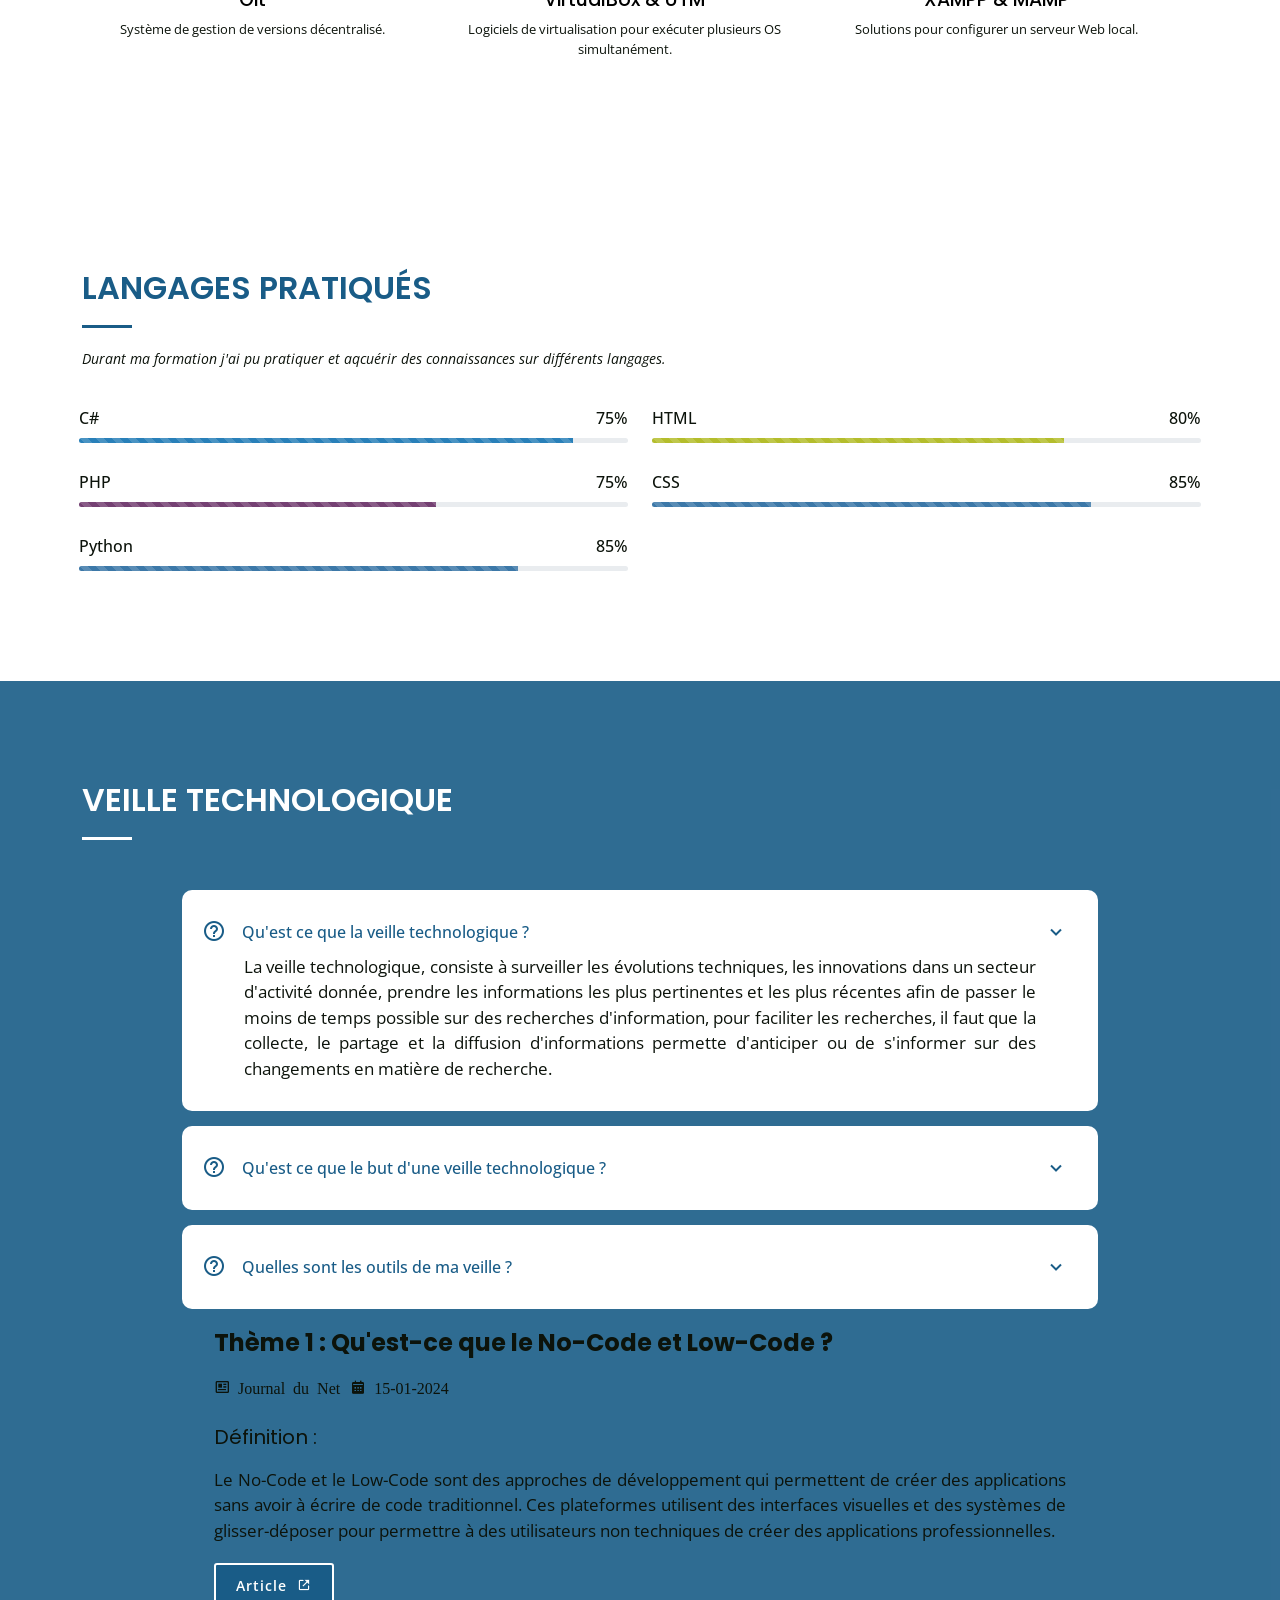
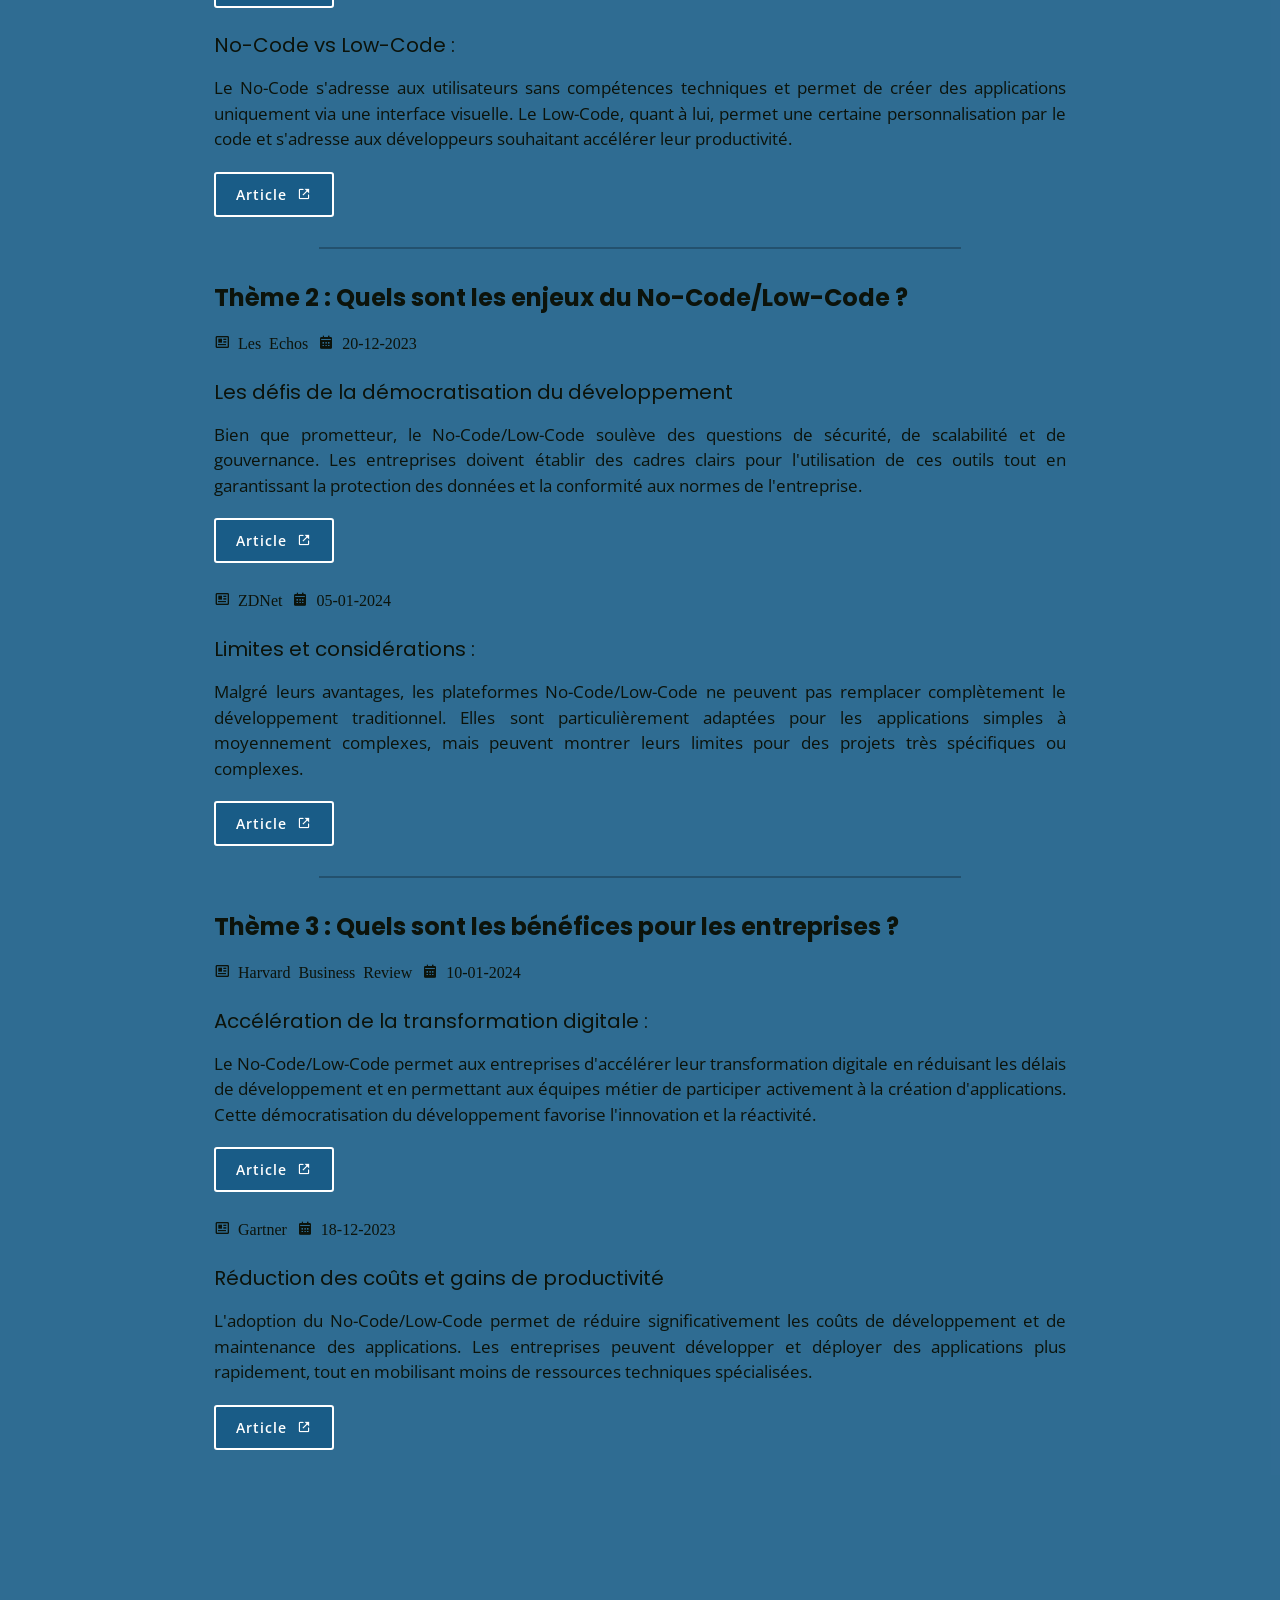
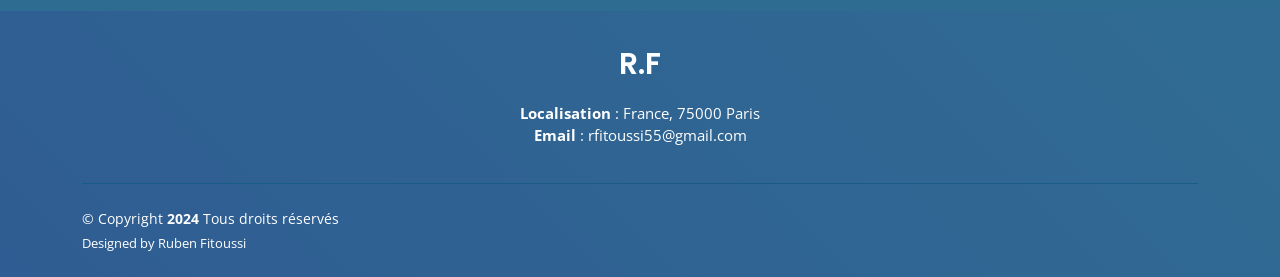
==== commit 1043b963: "Veille" ====
--- a/index.html
+++ b/index.html
@@ -59,7 +59,6 @@
             <ul>
               <li><a href="./autres/epreuve4.html">Épreuve E4</a></li>
               <li><a href="./autres/epreuve5.html">Épreuve E5</a></li>
-              <li><a href="./autres/certif.html">Certifications</a></li>
             </ul>
           </li>
           <li>
@@ -80,7 +79,7 @@
         <div class="col-xl-5 col-lg-6 pt-3 pt-lg-0 order-2 order-lg-1 d-flex flex-column justify-content-center">
           <ul class="socials list-unstyled">
             <li>
-              <a href="https://www.linkedin.com/in/Ruben-Fitoussi-221550250/" target="_blank" title="Profile Linkedin"><i
+              <a href="https://www.linkedin.com/in/ruben-fitoussi-7124b3283/" target="_blank" title="Profile Linkedin"><i
                   class="bx bxl-linkedin"></i></a>
             </li>
             <li>
@@ -565,39 +564,8 @@
               </div>
             </li>
 
-            <li data-aos="fade-up" data-aos-delay="400">
-              <i class="bx bx-help-circle icon-help"></i>
-              <a id= "icon" data-bs-toggle="collapse" data-bs-target="#faq-list-4" class="collapsed">
-                Quelle a été le sujet de ma veille technologie ?
-                <i class="bx bx-chevron-down icon-show"></i><i class="bx bx-chevron-up icon-close"></i></a>
-                <div id="faq-list-4" class="collapse" data-bs-parent=".faq-list">
-                  <span class="header-infos">
-                    J'ai décidé de traiter le sujet du 
-                    <strong>Low Code / No Code</strong>, un domaine en pleine expansion 
-                    qui permet de créer rapidement des maquettes et des applications sans 
-                    nécessiter de compétences avancées en développement.
-                  </span>
-                  <br />
-                  <h5>Problématique principale :</h5>
-                  <h6>Le Low Code / No Code est-il un atout ou une illusion d'efficacité ?</h6>
-                  <p class="prob1">
-                    Nous allons analyser cette question en abordant trois axes :
-                  </p>
-                  <p class="subject1"> - <strong>Thème 1</strong> : Qu'est-ce que le Low Code / No Code et à quoi sert-il vraiment ?</p>
-                  <p class="subject2"> - <strong>Thème 2</strong> : Est-ce un outil efficace pour le prototypage et la mise en place rapide d'idées ?</p>
-                  <p class="subject3"> - <strong>Thème 3</strong> : Quels sont ses limites et pourquoi ne remplace-t-il pas un vrai développement ?</p>
-                </div>
-                
-            </li>
-
-            <li data-aos="fade-up" data-aos-delay="500">
-              <i class="bx bx-help-circle icon-help"></i>
-              <a id="icon" data-bs-toggle="collapse" data-bs-target="#faq-list-5" class="collapsed">
-                Quelles sont les différents thématiques abordés ?
-                <i class="bx bx-chevron-down icon-show"></i><i class="bx bx-chevron-up icon-close"></i>
-              </a>
-              <div id="faq-list-5" class="collapse" data-bs-parent=".faq-list">
-            
+
+
                 <!-- ========== Thème 1 ========== -->
                 <h4>Thème 1 : Qu'est-ce que le No-Code et Low-Code ?</h4>
                 <div class="blog-meta">
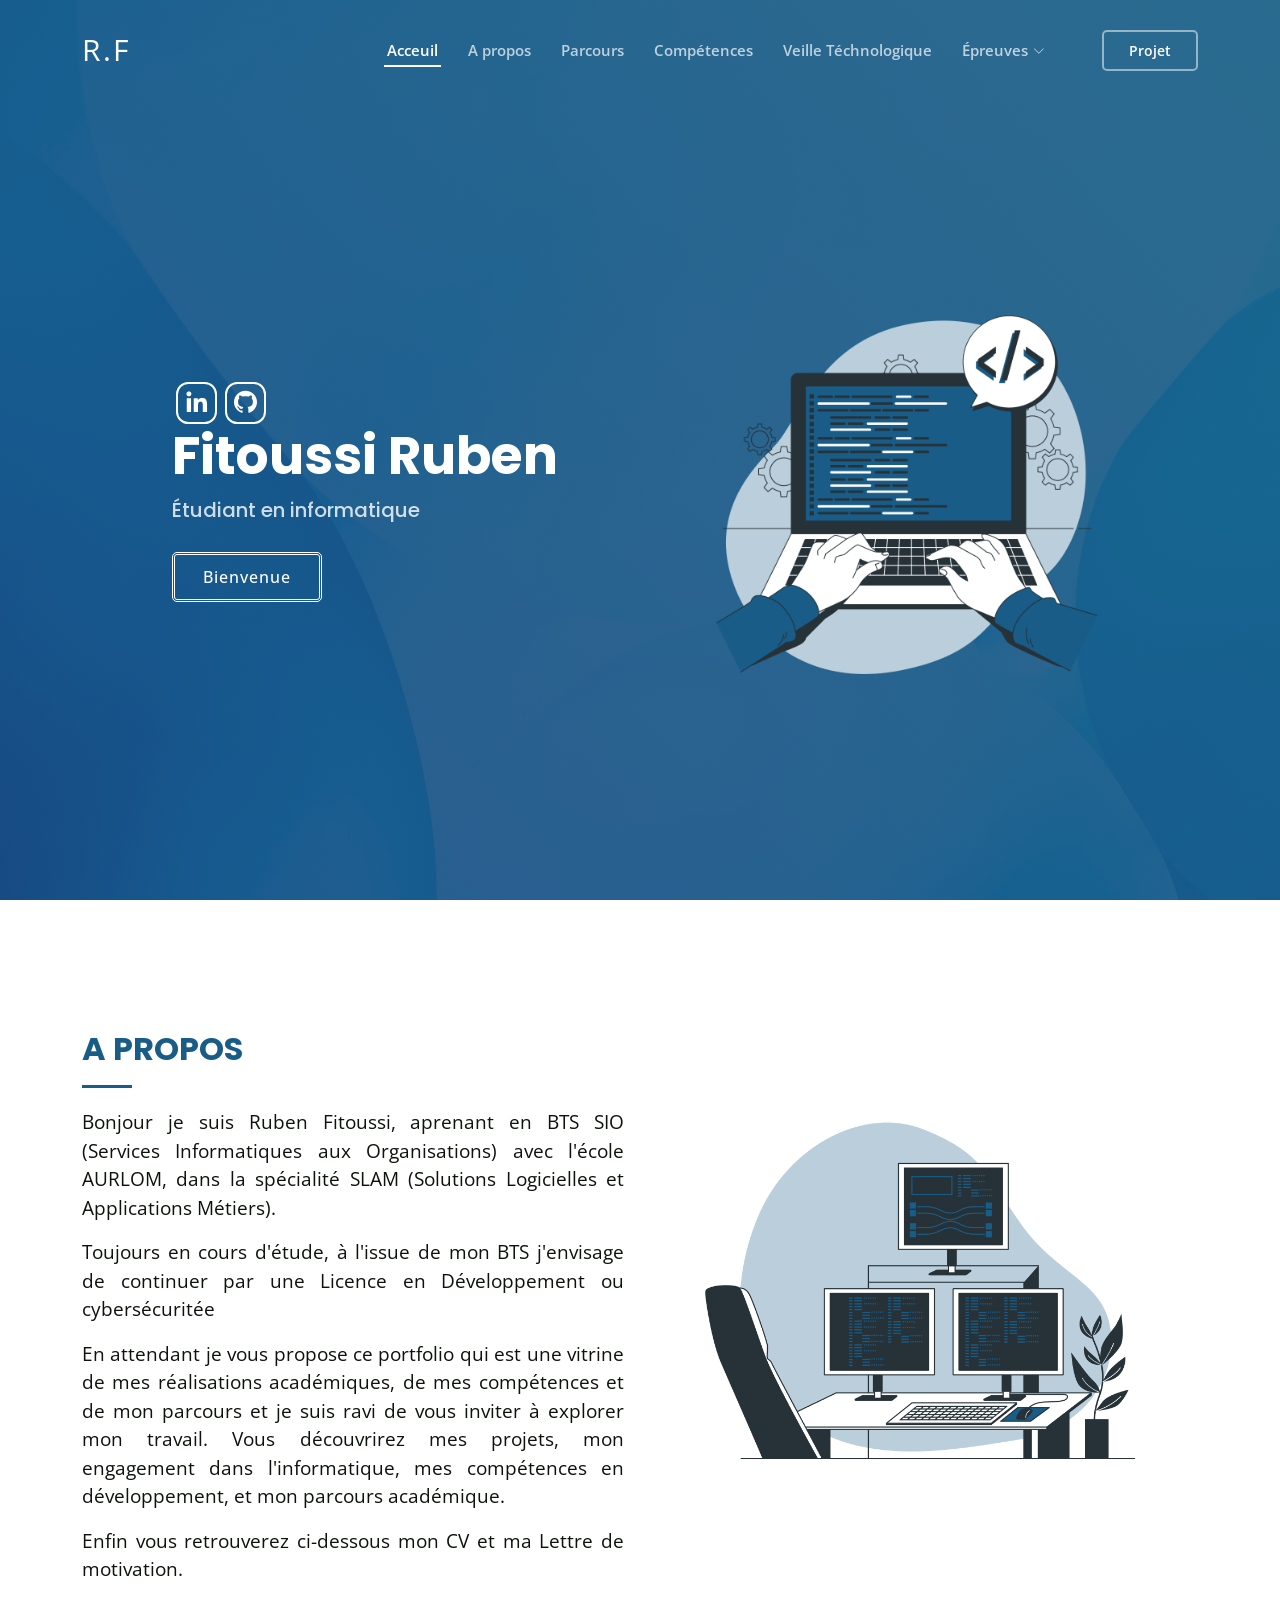
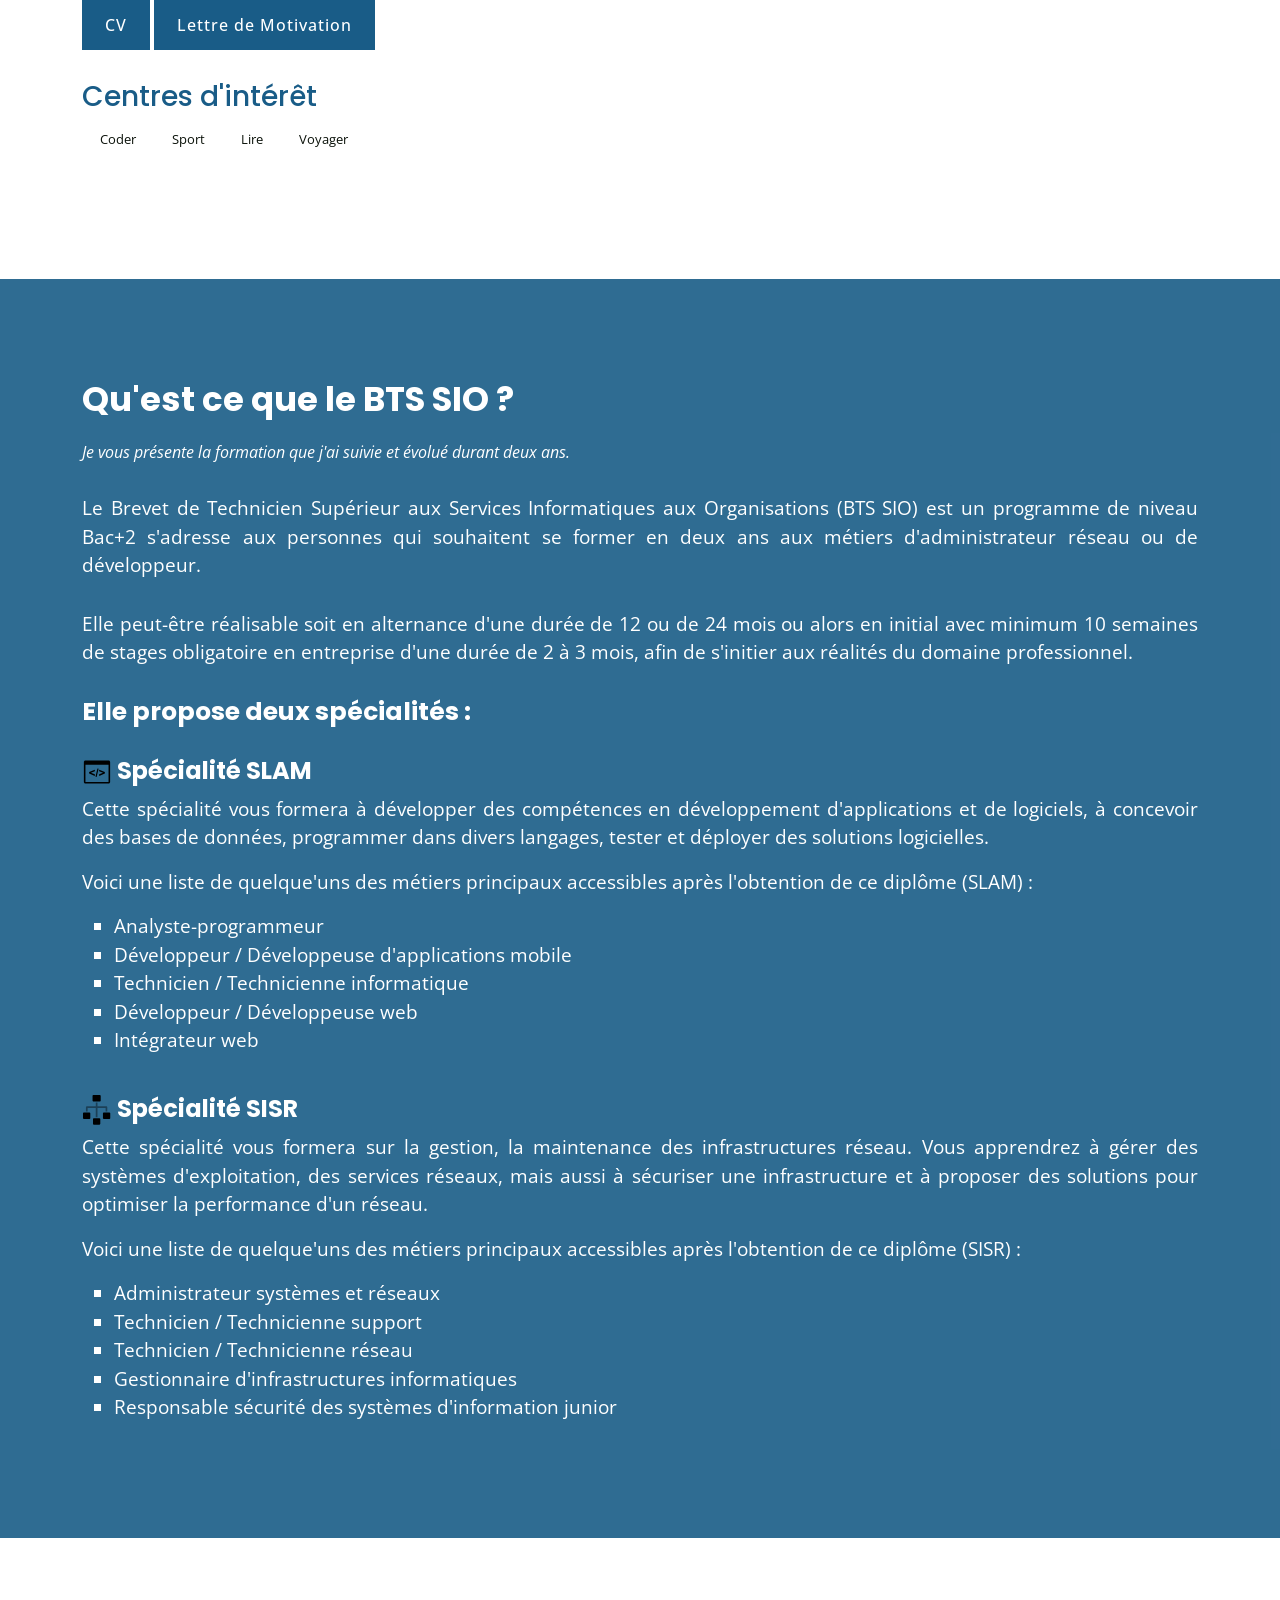
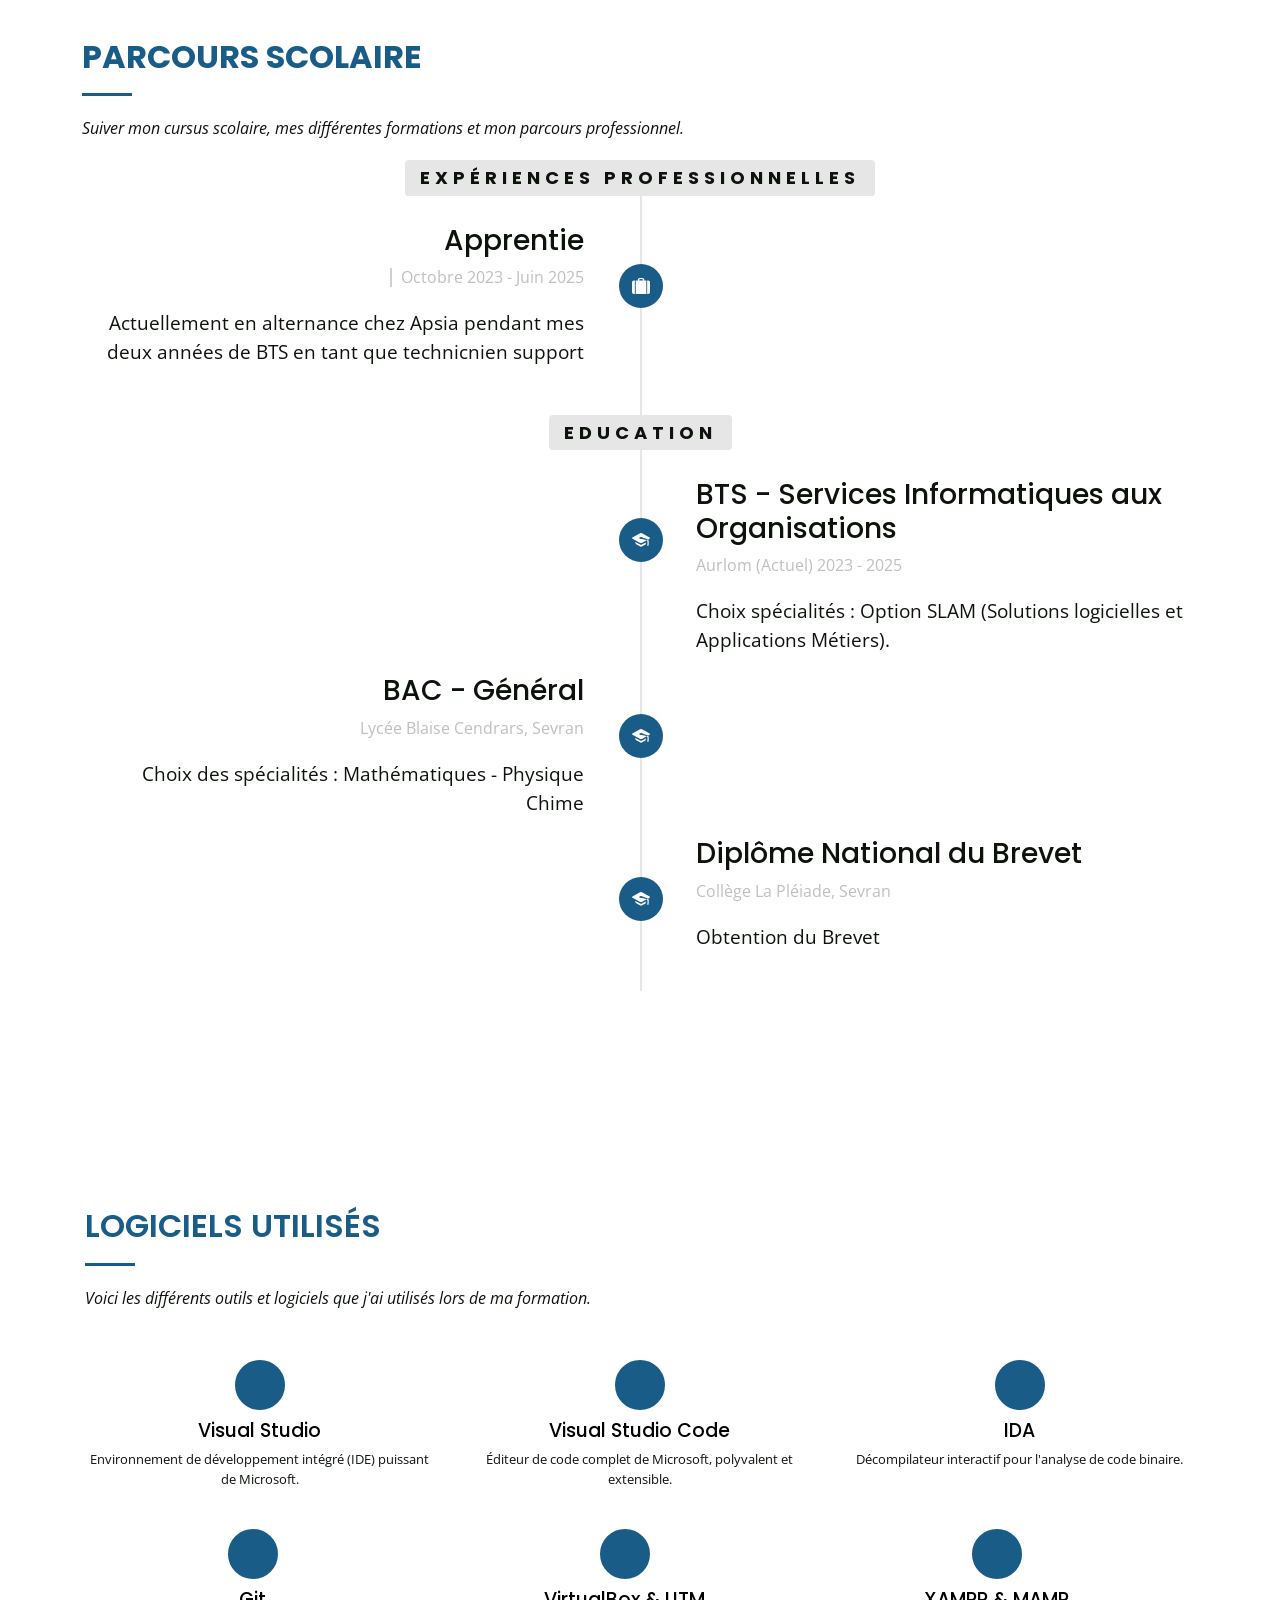
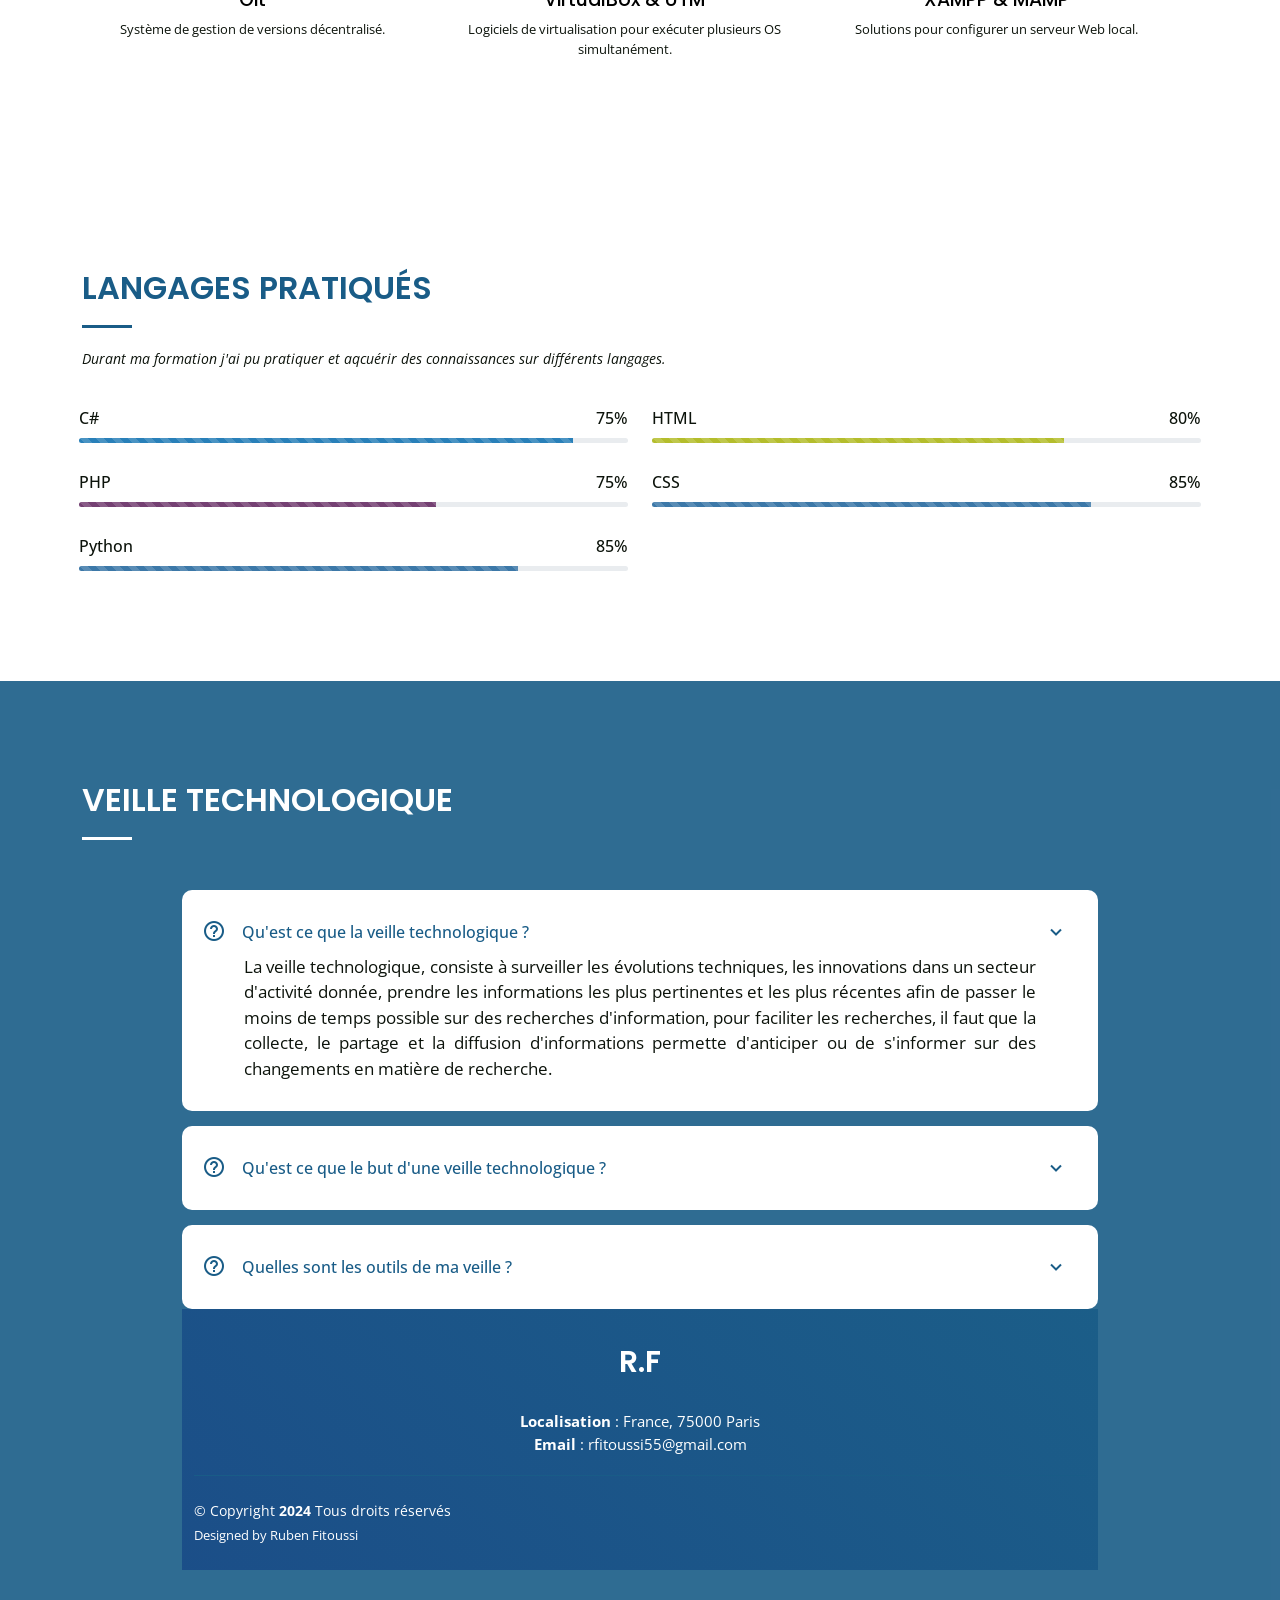
==== commit 2dcb46be: "Veille techno 3" ====
--- a/index.html
+++ b/index.html
@@ -566,106 +566,7 @@
 
 
 
-                <!-- ========== Thème 1 ========== -->
-                <h4>Thème 1 : Qu'est-ce que le No-Code et Low-Code ?</h4>
-                <div class="blog-meta">
-                  <p><i class="bx bx-news"> Journal du Net</i></p>
-                  <p><i class="bx bxs-calendar"> 15-01-2024</i></p>
-                </div>
-            
-                <h5>Définition :</h5>
-                <p class="description">
-                  Le No-Code et le Low-Code sont des approches de développement qui permettent de créer des applications 
-                  sans avoir à écrire de code traditionnel. Ces plateformes utilisent des interfaces visuelles et des 
-                  systèmes de glisser-déposer pour permettre à des utilisateurs non techniques de créer des applications 
-                  professionnelles.
-                </p>
-                <a class="btn" href="https://www.journaldunet.com/solutions/dsi/1498731-no-code-low-code-definition/" target="_blank">
-                  Article <i class='bx bx-link-external'></i>
-                </a>
-            
-                <h5>No-Code vs Low-Code :</h5>
-                <p class="description">
-                  Le No-Code s'adresse aux utilisateurs sans compétences techniques et permet de créer des applications 
-                  uniquement via une interface visuelle. Le Low-Code, quant à lui, permet une certaine personnalisation 
-                  par le code et s'adresse aux développeurs souhaitant accélérer leur productivité.
-                </p>
-                <a class="btn" href="https://www.lebigdata.fr/no-code-tout-savoir" target="_blank">
-                  Article <i class='bx bx-link-external'></i>
-                </a>
-                <hr>
-            
-                <!-- ========== Thème 2 ========== -->
-                <h4>Thème 2 : Quels sont les enjeux du No-Code/Low-Code ?</h4>
-                <div class="blog-meta">
-                  <p><i class="bx bx-news"> Les Echos</i></p>
-                  <p><i class="bx bxs-calendar"> 20-12-2023</i></p>
-                </div>
-            
-                <h5>Les défis de la démocratisation du développement</h5>
-                <p class="description">
-                  Bien que prometteur, le No-Code/Low-Code soulève des questions de sécurité, de scalabilité et 
-                  de gouvernance. Les entreprises doivent établir des cadres clairs pour l'utilisation de ces outils 
-                  tout en garantissant la protection des données et la conformité aux normes de l'entreprise.
-                </p>
-                <a class="btn" href="https://www.lesechos.fr/tech-medias/transformation-digitale" target="_blank">
-                  Article <i class='bx bx-link-external'></i>
-                </a>
-            
-                <div class="blog-meta">
-                  <p><i class="bx bx-news"> ZDNet</i></p>
-                  <p><i class="bx bxs-calendar"> 05-01-2024</i></p>
-                </div>
-            
-                <h5>Limites et considérations :</h5>
-                <p class="description">
-                  Malgré leurs avantages, les plateformes No-Code/Low-Code ne peuvent pas remplacer complètement 
-                  le développement traditionnel. Elles sont particulièrement adaptées pour les applications simples 
-                  à moyennement complexes, mais peuvent montrer leurs limites pour des projets très spécifiques 
-                  ou complexes.
-                </p>
-                <a class="btn" href="https://www.zdnet.fr/actualites/no-code-low-code-4000002497q.htm" target="_blank">
-                  Article <i class='bx bx-link-external'></i>
-                </a>
-                <hr>
-            
-                <!-- ========== Thème 3 ========== -->
-                <h4>Thème 3 : Quels sont les bénéfices pour les entreprises ?</h4>
-                <div class="blog-meta">
-                  <p><i class="bx bx-news"> Harvard Business Review</i></p>
-                  <p><i class="bx bxs-calendar"> 10-01-2024</i></p>
-                </div>
-            
-                <h5>Accélération de la transformation digitale :</h5>
-                <p class="description">
-                  Le No-Code/Low-Code permet aux entreprises d'accélérer leur transformation digitale en réduisant 
-                  les délais de développement et en permettant aux équipes métier de participer activement à la 
-                  création d'applications. Cette démocratisation du développement favorise l'innovation et la réactivité.
-                </p>
-                <a class="btn" href="https://hbr.org/topic/digital-transformation" target="_blank">
-                  Article <i class='bx bx-link-external'></i>
-                </a>
-            
-                <div class="blog-meta">
-                  <p><i class="bx bx-news"> Gartner</i></p>
-                  <p><i class="bx bxs-calendar"> 18-12-2023</i></p>
-                </div>
-            
-                <h5>Réduction des coûts et gains de productivité</h5>
-                <p class="description">
-                  L'adoption du No-Code/Low-Code permet de réduire significativement les coûts de développement 
-                  et de maintenance des applications. Les entreprises peuvent développer et déployer des applications 
-                  plus rapidement, tout en mobilisant moins de ressources techniques spécialisées.
-                </p>
-                <a class="btn" href="https://www.gartner.com/en/topics/low-code-platforms" target="_blank">
-                  Article <i class='bx bx-link-external'></i>
-                </a>
-              </div>
-            </li>
-          </ul>
-        </div>
-      </div>
-    </section>
+
     <!-- ========== Fin Veille section ==========  -->
 
     
